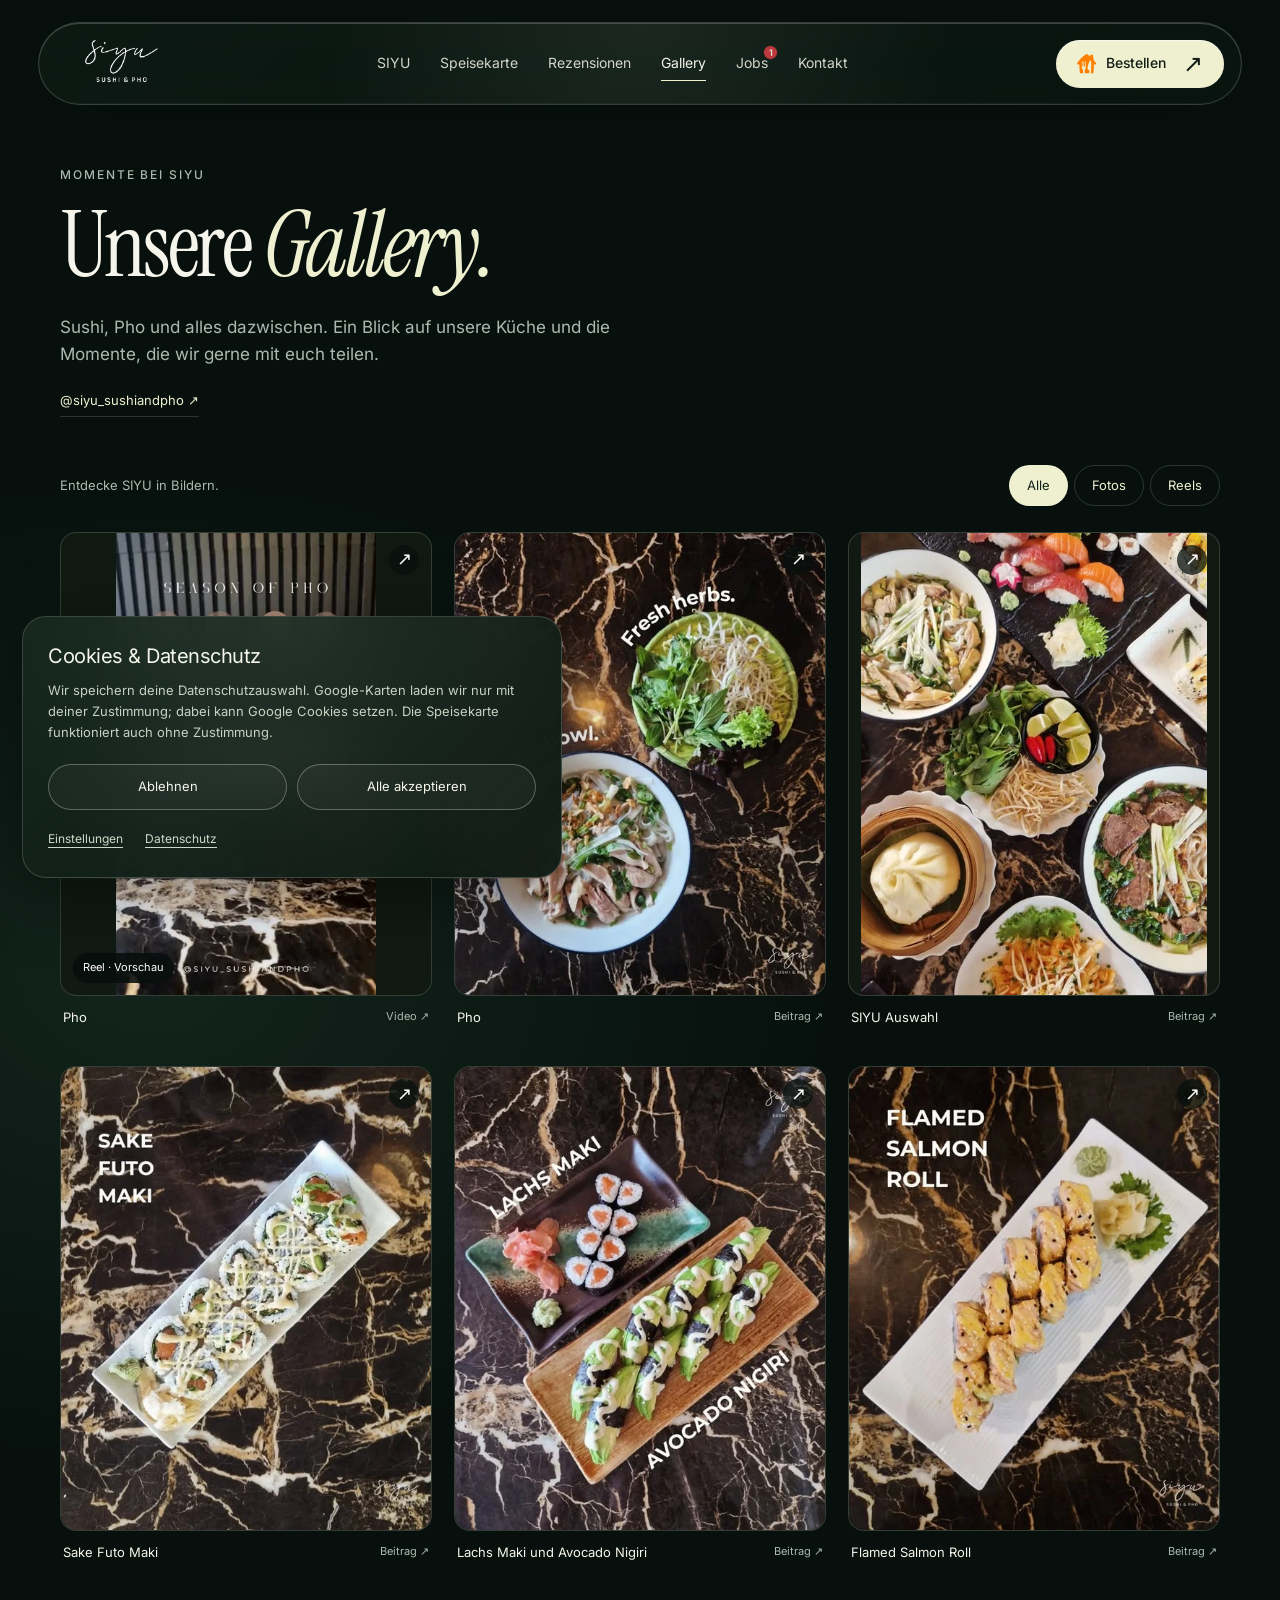
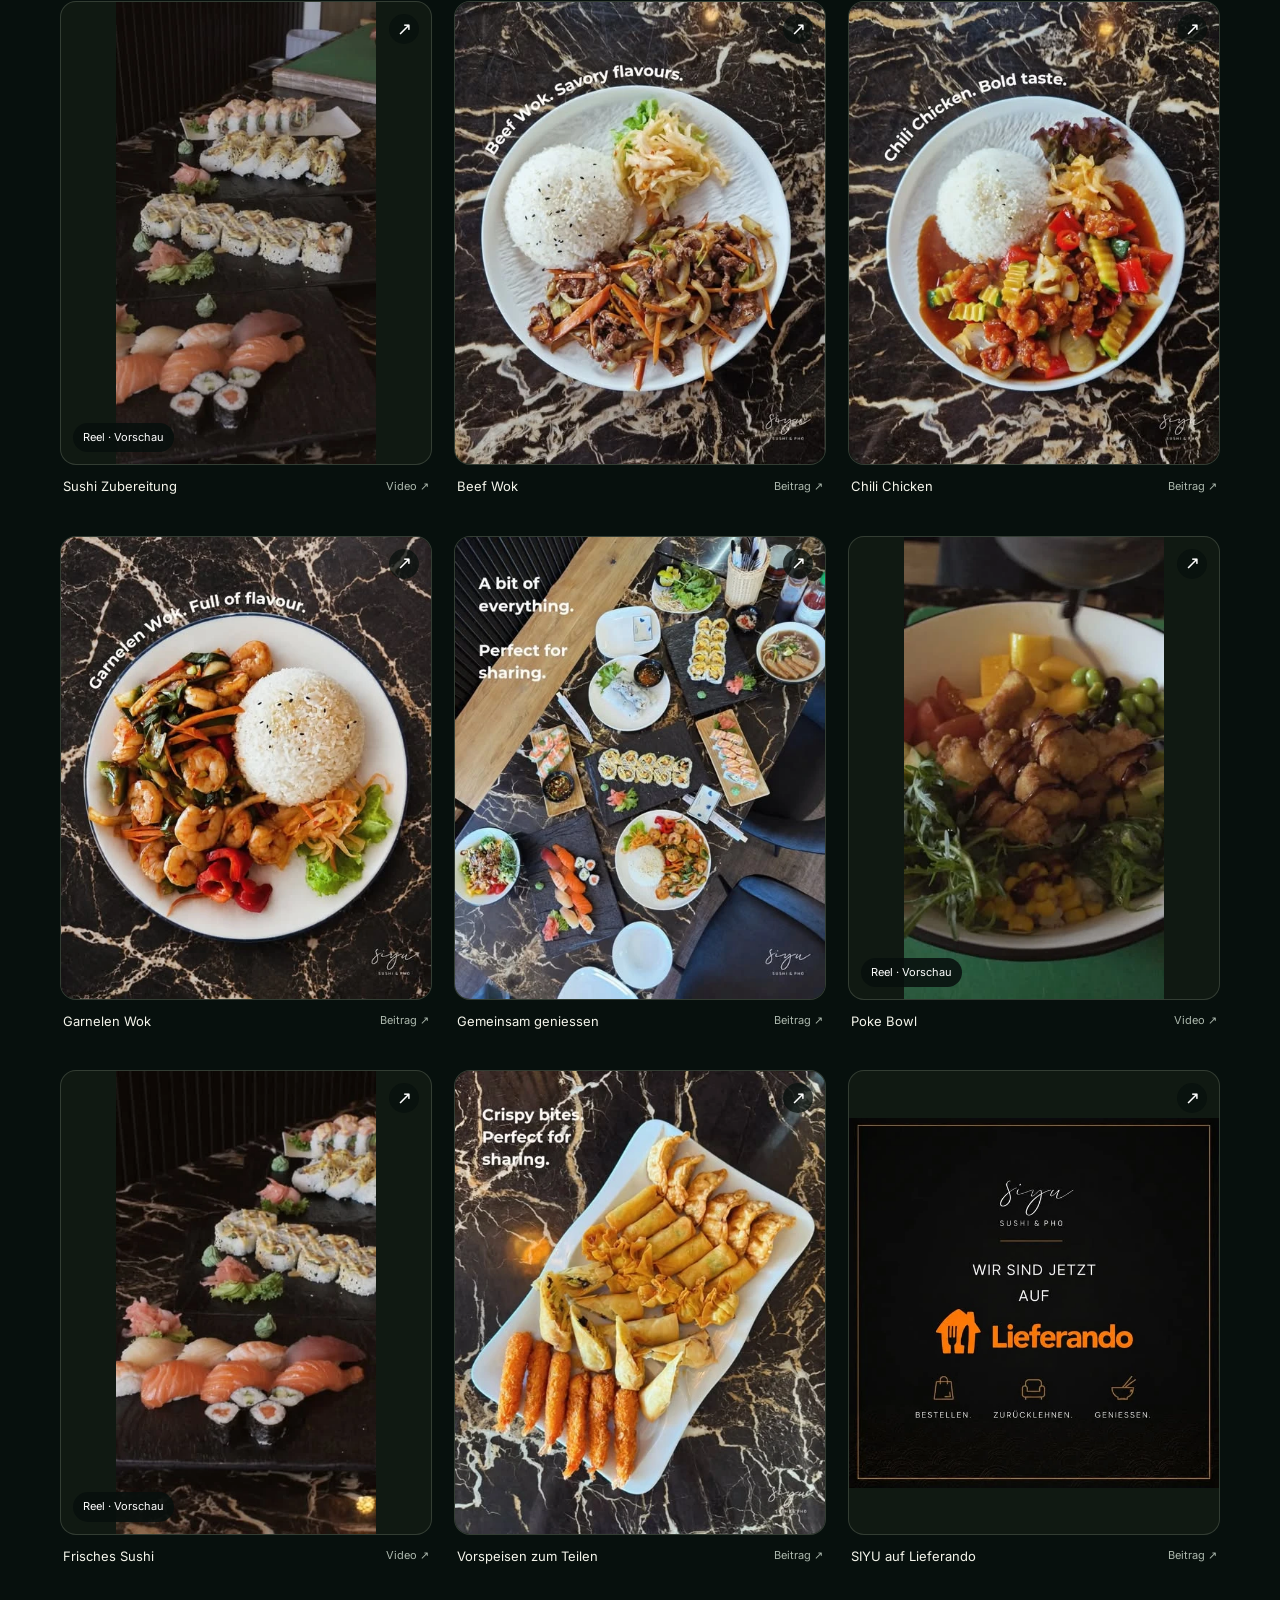
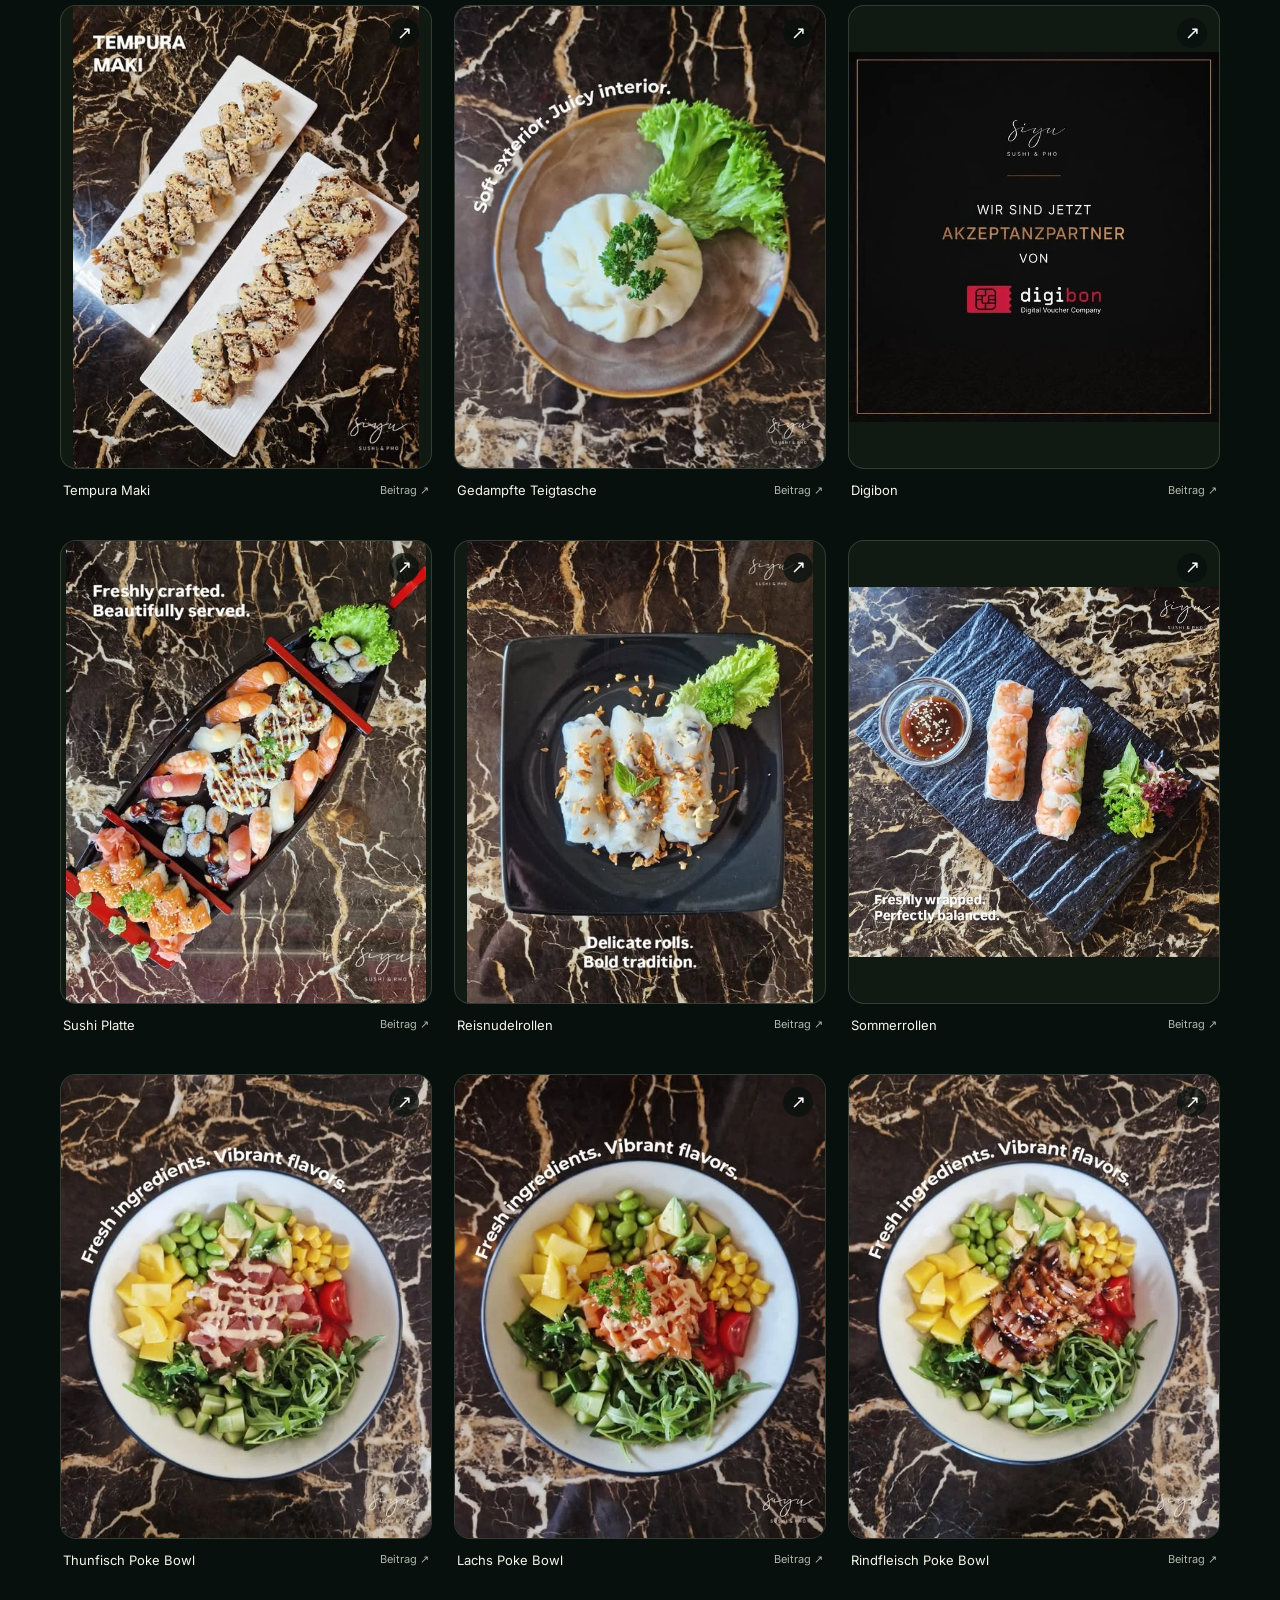
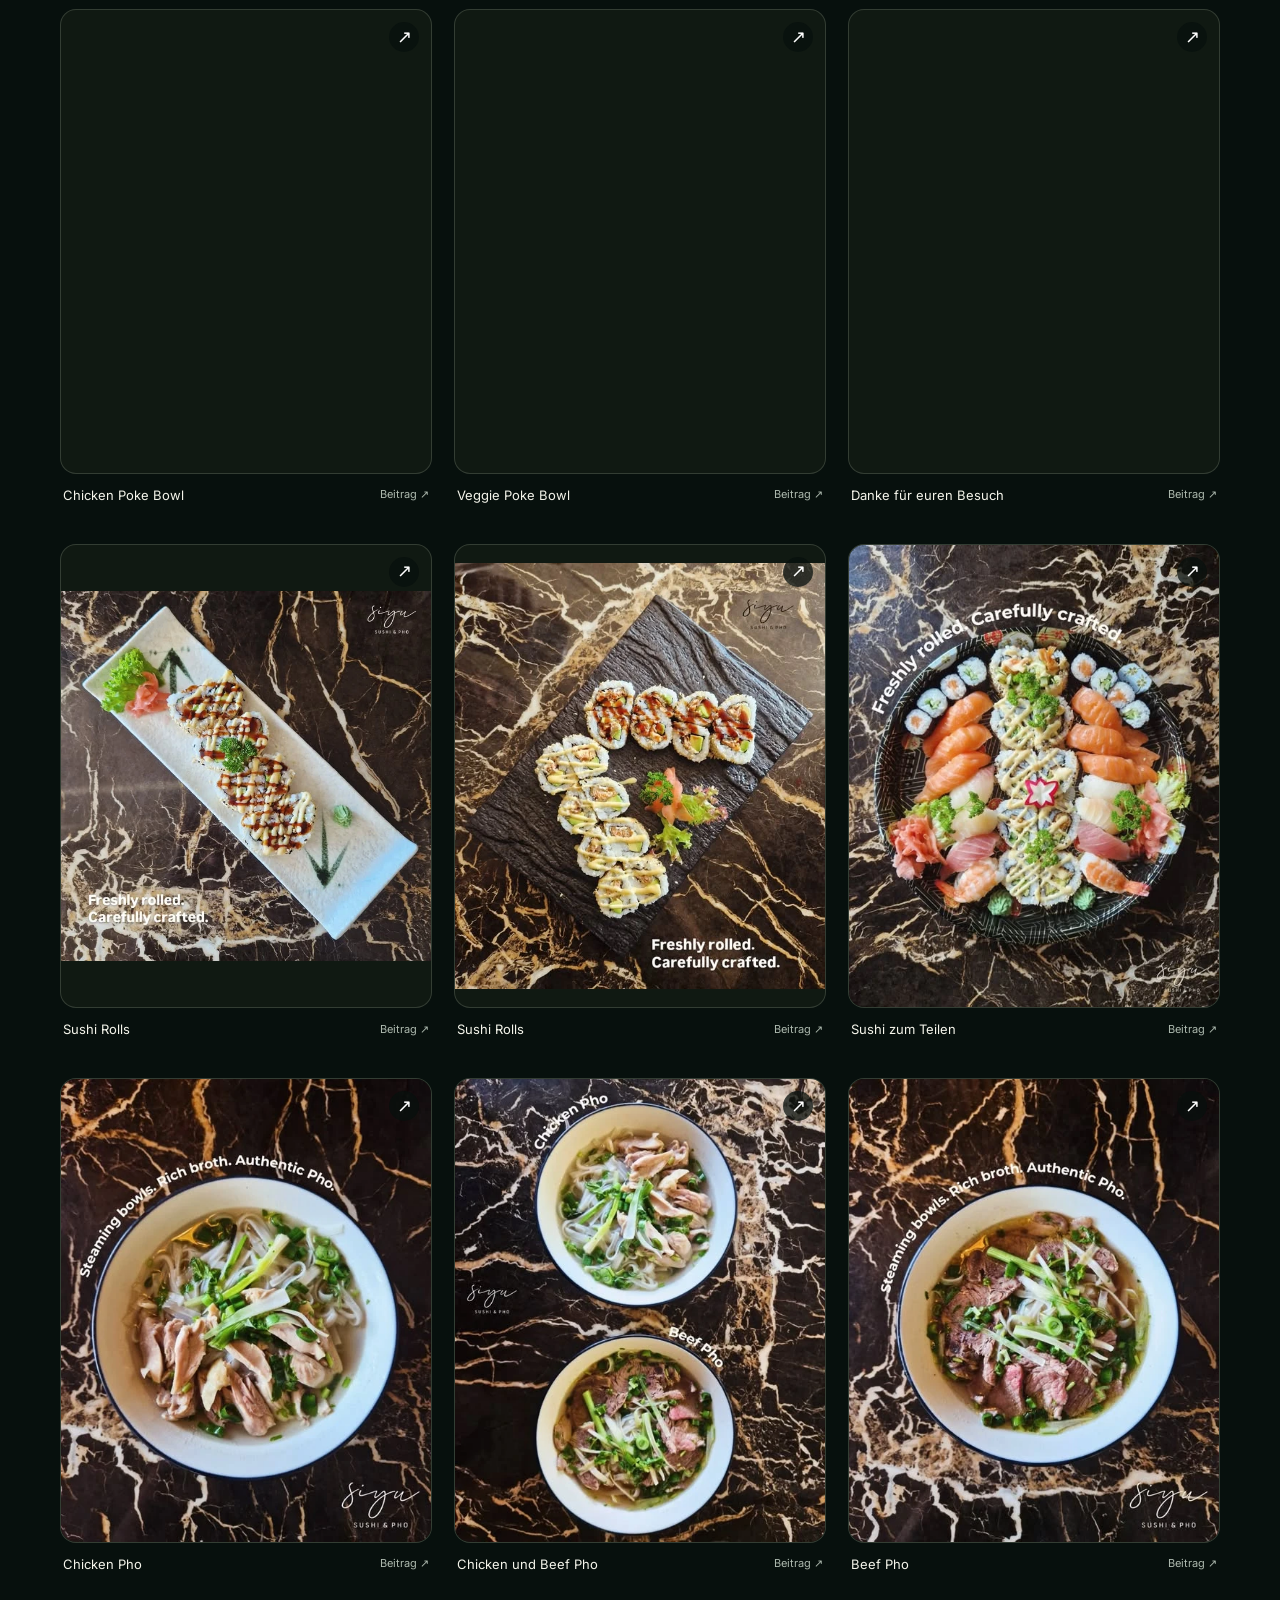
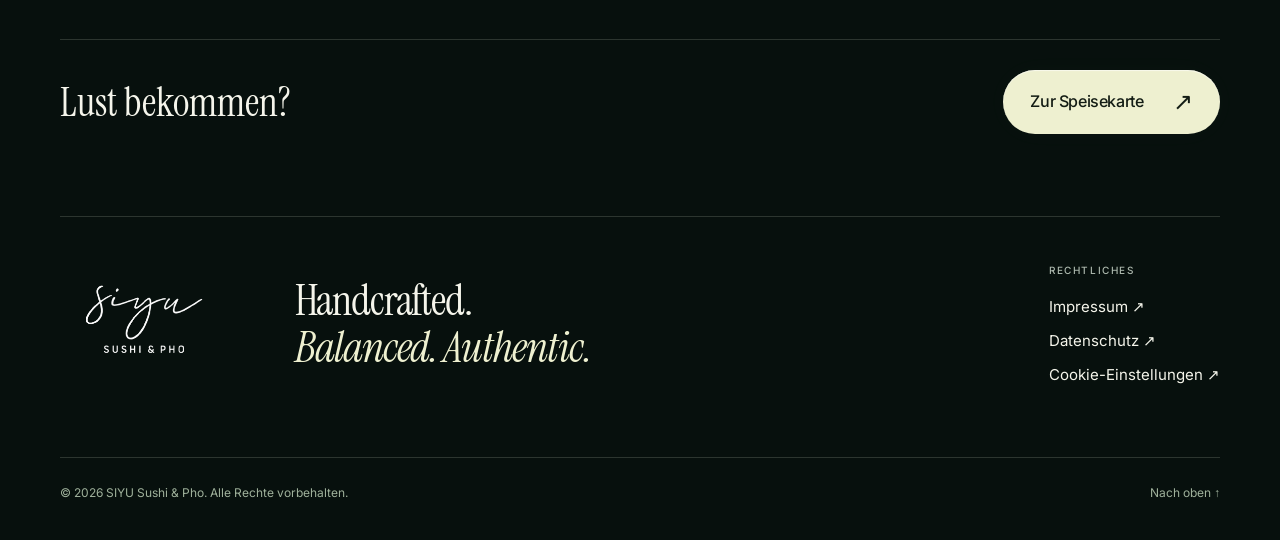
==== gallery.html @ 0ee45630 "SIYU Website importieren" ====
<!doctype html><html lang="de"><head><meta charset="utf-8"><meta name="viewport" content="width=device-width,initial-scale=1"><meta name="theme-color" content="#08120f"><meta name="description" content="Entdecke SIYU in Bildern: Sushi, Pho, Bowls und Momente aus unserem Restaurant in Höchst."><title>Gallery — SIYU Sushi & Pho</title><link rel="icon" href="assets/favicon.svg"><link rel="stylesheet" href="assets/fonts/fonts.css"><link rel="stylesheet" href="assets/jobs-base.css"><link rel="stylesheet" href="assets/jobs.css"><link rel="stylesheet" href="assets/job-notice.css"><link rel="stylesheet" href="assets/gallery.css"></head><body class="jobs-page" id="top"><a class="skip" href="#gallery-main">Zum Inhalt</a><header class="header glass"><a href="index.html#home" class="brand" aria-label="SIYU Startseite"><img src="assets/logo.png" alt="SIYU Sushi & Pho" width="640" height="400"></a><nav id="navigation" aria-label="Hauptnavigation"><a href="index.html#about">SIYU</a><a href="index.html#menu">Speisekarte</a><a href="index.html#reviews">Rezensionen</a><a href="gallery.html" aria-current="page">Gallery</a><a href="jobs.html" aria-label="Jobs – 1 offene Stelle"><span class="jobs-nav-label">Jobs<span class="jobs-nav-badge" aria-hidden="true">1</span></span></a><a href="index.html#contact">Kontakt</a></nav><div class="header-actions"><a class="button button-primary compact" href="https://www.lieferando.at/speisekarte/siyu-sushi-pho-6973" target="_blank" rel="noopener"><span class="order-label"><img class="lieferando-icon" src="assets/lieferando.svg" alt="" aria-hidden="true">Bestellen</span><span>↗</span></a><button id="nav-toggle" class="icon-button" aria-label="Menü öffnen" aria-controls="navigation" aria-expanded="false">☰</button></div></header><main id="gallery-main" class="gallery-main wrap"><section class="gallery-heading"><p class="eyebrow">MOMENTE BEI SIYU</p><h1>Unsere <em>Gallery.</em></h1><p>Sushi, Pho und alles dazwischen. Ein Blick auf unsere Küche und die Momente, die wir gerne mit euch teilen.</p><a class="gallery-instagram" href="https://www.instagram.com/siyu_sushiandpho/" target="_blank" rel="noopener">@siyu_sushiandpho ↗</a></section><div class="gallery-toolbar"><p>Entdecke SIYU in Bildern.</p><div role="group" aria-label="Gallery filtern"><button data-gallery-filter="all" aria-pressed="true">Alle</button><button data-gallery-filter="photo" aria-pressed="false">Fotos</button><button data-gallery-filter="reel" aria-pressed="false">Reels</button></div></div><section class="gallery-grid" aria-label="Bilder aus unserem Instagram"><article class="gallery-card" data-kind="reel"><button class="gallery-photo" data-gallery-id="Deep7rkBxEq" aria-label="Pho vergrössern"><img src="assets/gallery/Deep7rkBxEq.webp" width="361" height="640" alt="Pho bei SIYU" loading="lazy" decoding="async"><span class="gallery-zoom" aria-hidden="true">↗</span><span class="gallery-reel">Reel · Vorschau</span></button><div class="gallery-caption"><h2>Pho</h2><a href="https://www.instagram.com/siyu_sushiandpho/reel/Deep7rkBxEq/" target="_blank" rel="noopener" aria-label="Pho auf Instagram ansehen">Video ↗</a></div></article><article class="gallery-card" data-kind="photo"><button class="gallery-photo" data-gallery-id="DeFU2wYNOha" aria-label="Pho vergrössern"><img src="assets/gallery/DeFU2wYNOha.webp" width="512" height="640" alt="Pho bei SIYU" loading="lazy" decoding="async"><span class="gallery-zoom" aria-hidden="true">↗</span></button><div class="gallery-caption"><h2>Pho</h2><a href="https://www.instagram.com/siyu_sushiandpho/p/DeFU2wYNOha/" target="_blank" rel="noopener" aria-label="Pho auf Instagram ansehen">Beitrag ↗</a></div></article><article class="gallery-card" data-kind="photo"><button class="gallery-photo" data-gallery-id="Dd60TIUteFT" aria-label="SIYU Auswahl vergrössern"><img src="assets/gallery/Dd60TIUteFT.webp" width="480" height="640" alt="SIYU Auswahl bei SIYU" loading="lazy" decoding="async"><span class="gallery-zoom" aria-hidden="true">↗</span></button><div class="gallery-caption"><h2>SIYU Auswahl</h2><a href="https://www.instagram.com/siyu_sushiandpho/p/Dd60TIUteFT/" target="_blank" rel="noopener" aria-label="SIYU Auswahl auf Instagram ansehen">Beitrag ↗</a></div></article><article class="gallery-card" data-kind="photo"><button class="gallery-photo" data-gallery-id="DdbWVIfNVp4" aria-label="Sake Futo Maki vergrössern"><img src="assets/gallery/DdbWVIfNVp4.webp" width="512" height="640" alt="Sake Futo Maki bei SIYU" loading="lazy" decoding="async"><span class="gallery-zoom" aria-hidden="true">↗</span></button><div class="gallery-caption"><h2>Sake Futo Maki</h2><a href="https://www.instagram.com/siyu_sushiandpho/p/DdbWVIfNVp4/" target="_blank" rel="noopener" aria-label="Sake Futo Maki auf Instagram ansehen">Beitrag ↗</a></div></article><article class="gallery-card" data-kind="photo"><button class="gallery-photo" data-gallery-id="Dc3Q89KN2XJ" aria-label="Lachs Maki und Avocado Nigiri vergrössern"><img src="assets/gallery/Dc3Q89KN2XJ.webp" width="512" height="640" alt="Lachs Maki und Avocado Nigiri bei SIYU" loading="lazy" decoding="async"><span class="gallery-zoom" aria-hidden="true">↗</span></button><div class="gallery-caption"><h2>Lachs Maki und Avocado Nigiri</h2><a href="https://www.instagram.com/siyu_sushiandpho/p/Dc3Q89KN2XJ/" target="_blank" rel="noopener" aria-label="Lachs Maki und Avocado Nigiri auf Instagram ansehen">Beitrag ↗</a></div></article><article class="gallery-card" data-kind="photo"><button class="gallery-photo" data-gallery-id="Dc3HJbRtaPm" aria-label="Flamed Salmon Roll vergrössern"><img src="assets/gallery/Dc3HJbRtaPm.webp" width="512" height="640" alt="Flamed Salmon Roll bei SIYU" loading="lazy" decoding="async"><span class="gallery-zoom" aria-hidden="true">↗</span></button><div class="gallery-caption"><h2>Flamed Salmon Roll</h2><a href="https://www.instagram.com/siyu_sushiandpho/p/Dc3HJbRtaPm/" target="_blank" rel="noopener" aria-label="Flamed Salmon Roll auf Instagram ansehen">Beitrag ↗</a></div></article><article class="gallery-card" data-kind="reel"><button class="gallery-photo" data-gallery-id="Dcq5E7Bg9dn" aria-label="Sushi Zubereitung vergrössern"><img src="assets/gallery/Dcq5E7Bg9dn.webp" width="361" height="640" alt="Sushi Zubereitung bei SIYU" loading="lazy" decoding="async"><span class="gallery-zoom" aria-hidden="true">↗</span><span class="gallery-reel">Reel · Vorschau</span></button><div class="gallery-caption"><h2>Sushi Zubereitung</h2><a href="https://www.instagram.com/siyu_sushiandpho/reel/Dcq5E7Bg9dn/" target="_blank" rel="noopener" aria-label="Sushi Zubereitung auf Instagram ansehen">Video ↗</a></div></article><article class="gallery-card" data-kind="photo"><button class="gallery-photo" data-gallery-id="Dcd_V5DtJys" aria-label="Beef Wok vergrössern"><img src="assets/gallery/Dcd_V5DtJys.webp" width="512" height="640" alt="Beef Wok bei SIYU" loading="lazy" decoding="async"><span class="gallery-zoom" aria-hidden="true">↗</span></button><div class="gallery-caption"><h2>Beef Wok</h2><a href="https://www.instagram.com/siyu_sushiandpho/p/Dcd_V5DtJys/" target="_blank" rel="noopener" aria-label="Beef Wok auf Instagram ansehen">Beitrag ↗</a></div></article><article class="gallery-card" data-kind="photo"><button class="gallery-photo" data-gallery-id="DcV5ozSNovU" aria-label="Chili Chicken vergrössern"><img src="assets/gallery/DcV5ozSNovU.webp" width="512" height="640" alt="Chili Chicken bei SIYU" loading="lazy" decoding="async"><span class="gallery-zoom" aria-hidden="true">↗</span></button><div class="gallery-caption"><h2>Chili Chicken</h2><a href="https://www.instagram.com/siyu_sushiandpho/p/DcV5ozSNovU/" target="_blank" rel="noopener" aria-label="Chili Chicken auf Instagram ansehen">Beitrag ↗</a></div></article><article class="gallery-card" data-kind="photo"><button class="gallery-photo" data-gallery-id="DcMRcaCtZix" aria-label="Garnelen Wok vergrössern"><img src="assets/gallery/DcMRcaCtZix.webp" width="512" height="640" alt="Garnelen Wok bei SIYU" loading="lazy" decoding="async"><span class="gallery-zoom" aria-hidden="true">↗</span></button><div class="gallery-caption"><h2>Garnelen Wok</h2><a href="https://www.instagram.com/siyu_sushiandpho/p/DcMRcaCtZix/" target="_blank" rel="noopener" aria-label="Garnelen Wok auf Instagram ansehen">Beitrag ↗</a></div></article><article class="gallery-card" data-kind="photo"><button class="gallery-photo" data-gallery-id="Da-nrQ9NAVu" aria-label="Gemeinsam geniessen vergrössern"><img src="assets/gallery/Da-nrQ9NAVu.webp" width="512" height="640" alt="Gemeinsam geniessen bei SIYU" loading="lazy" decoding="async"><span class="gallery-zoom" aria-hidden="true">↗</span></button><div class="gallery-caption"><h2>Gemeinsam geniessen</h2><a href="https://www.instagram.com/siyu_sushiandpho/p/Da-nrQ9NAVu/" target="_blank" rel="noopener" aria-label="Gemeinsam geniessen auf Instagram ansehen">Beitrag ↗</a></div></article><article class="gallery-card" data-kind="reel"><button class="gallery-photo" data-gallery-id="Da998cUA2aF" aria-label="Poke Bowl vergrössern"><img src="assets/gallery/Da998cUA2aF.webp" width="361" height="640" alt="Poke Bowl bei SIYU" loading="lazy" decoding="async"><span class="gallery-zoom" aria-hidden="true">↗</span><span class="gallery-reel">Reel · Vorschau</span></button><div class="gallery-caption"><h2>Poke Bowl</h2><a href="https://www.instagram.com/siyu_sushiandpho/reel/Da998cUA2aF/" target="_blank" rel="noopener" aria-label="Poke Bowl auf Instagram ansehen">Video ↗</a></div></article><article class="gallery-card" data-kind="reel"><button class="gallery-photo" data-gallery-id="Da7T6HdA7AJ" aria-label="Frisches Sushi vergrössern"><img src="assets/gallery/Da7T6HdA7AJ.webp" width="361" height="640" alt="Frisches Sushi bei SIYU" loading="lazy" decoding="async"><span class="gallery-zoom" aria-hidden="true">↗</span><span class="gallery-reel">Reel · Vorschau</span></button><div class="gallery-caption"><h2>Frisches Sushi</h2><a href="https://www.instagram.com/siyu_sushiandpho/reel/Da7T6HdA7AJ/" target="_blank" rel="noopener" aria-label="Frisches Sushi auf Instagram ansehen">Video ↗</a></div></article><article class="gallery-card" data-kind="photo"><button class="gallery-photo" data-gallery-id="DZqZLYhtEUH" aria-label="Vorspeisen zum Teilen vergrössern"><img src="assets/gallery/DZqZLYhtEUH.webp" width="512" height="640" alt="Vorspeisen zum Teilen bei SIYU" loading="lazy" decoding="async"><span class="gallery-zoom" aria-hidden="true">↗</span></button><div class="gallery-caption"><h2>Vorspeisen zum Teilen</h2><a href="https://www.instagram.com/siyu_sushiandpho/p/DZqZLYhtEUH/" target="_blank" rel="noopener" aria-label="Vorspeisen zum Teilen auf Instagram ansehen">Beitrag ↗</a></div></article><article class="gallery-card" data-kind="photo"><button class="gallery-photo" data-gallery-id="DZhk53YNJFI" aria-label="SIYU auf Lieferando vergrössern"><img src="assets/gallery/DZhk53YNJFI.webp" width="640" height="640" alt="SIYU auf Lieferando bei SIYU" loading="lazy" decoding="async"><span class="gallery-zoom" aria-hidden="true">↗</span></button><div class="gallery-caption"><h2>SIYU auf Lieferando</h2><a href="https://www.instagram.com/siyu_sushiandpho/p/DZhk53YNJFI/" target="_blank" rel="noopener" aria-label="SIYU auf Lieferando auf Instagram ansehen">Beitrag ↗</a></div></article><article class="gallery-card" data-kind="photo"><button class="gallery-photo" data-gallery-id="DZRqBPTtESp" aria-label="Tempura Maki vergrössern"><img src="assets/gallery/DZRqBPTtESp.webp" width="480" height="640" alt="Tempura Maki bei SIYU" loading="lazy" decoding="async"><span class="gallery-zoom" aria-hidden="true">↗</span></button><div class="gallery-caption"><h2>Tempura Maki</h2><a href="https://www.instagram.com/siyu_sushiandpho/p/DZRqBPTtESp/" target="_blank" rel="noopener" aria-label="Tempura Maki auf Instagram ansehen">Beitrag ↗</a></div></article><article class="gallery-card" data-kind="photo"><button class="gallery-photo" data-gallery-id="DZPG_WvNgI8" aria-label="Gedampfte Teigtasche vergrössern"><img src="assets/gallery/DZPG_WvNgI8.webp" width="512" height="640" alt="Gedampfte Teigtasche bei SIYU" loading="lazy" decoding="async"><span class="gallery-zoom" aria-hidden="true">↗</span></button><div class="gallery-caption"><h2>Gedampfte Teigtasche</h2><a href="https://www.instagram.com/siyu_sushiandpho/p/DZPG_WvNgI8/" target="_blank" rel="noopener" aria-label="Gedampfte Teigtasche auf Instagram ansehen">Beitrag ↗</a></div></article><article class="gallery-card" data-kind="photo"><button class="gallery-photo" data-gallery-id="DZEqZ6yNOer" aria-label="Digibon vergrössern"><img src="assets/gallery/DZEqZ6yNOer.webp" width="640" height="640" alt="Digibon bei SIYU" loading="lazy" decoding="async"><span class="gallery-zoom" aria-hidden="true">↗</span></button><div class="gallery-caption"><h2>Digibon</h2><a href="https://www.instagram.com/siyu_sushiandpho/p/DZEqZ6yNOer/" target="_blank" rel="noopener" aria-label="Digibon auf Instagram ansehen">Beitrag ↗</a></div></article><article class="gallery-card" data-kind="photo"><button class="gallery-photo" data-gallery-id="DZA7s9utbkr" aria-label="Sushi Platte vergrössern"><img src="assets/gallery/DZA7s9utbkr.webp" width="499" height="640" alt="Sushi Platte bei SIYU" loading="lazy" decoding="async"><span class="gallery-zoom" aria-hidden="true">↗</span></button><div class="gallery-caption"><h2>Sushi Platte</h2><a href="https://www.instagram.com/siyu_sushiandpho/p/DZA7s9utbkr/" target="_blank" rel="noopener" aria-label="Sushi Platte auf Instagram ansehen">Beitrag ↗</a></div></article><article class="gallery-card" data-kind="photo"><button class="gallery-photo" data-gallery-id="DYnKBVZt-cv" aria-label="Reisnudelrollen vergrössern"><img src="assets/gallery/DYnKBVZt-cv.webp" width="480" height="640" alt="Reisnudelrollen bei SIYU" loading="lazy" decoding="async"><span class="gallery-zoom" aria-hidden="true">↗</span></button><div class="gallery-caption"><h2>Reisnudelrollen</h2><a href="https://www.instagram.com/siyu_sushiandpho/p/DYnKBVZt-cv/" target="_blank" rel="noopener" aria-label="Reisnudelrollen auf Instagram ansehen">Beitrag ↗</a></div></article><article class="gallery-card" data-kind="photo"><button class="gallery-photo" data-gallery-id="DYS48CHNLe0" aria-label="Sommerrollen vergrössern"><img src="assets/gallery/DYS48CHNLe0.webp" width="640" height="640" alt="Sommerrollen bei SIYU" loading="lazy" decoding="async"><span class="gallery-zoom" aria-hidden="true">↗</span></button><div class="gallery-caption"><h2>Sommerrollen</h2><a href="https://www.instagram.com/siyu_sushiandpho/p/DYS48CHNLe0/" target="_blank" rel="noopener" aria-label="Sommerrollen auf Instagram ansehen">Beitrag ↗</a></div></article><article class="gallery-card" data-kind="photo"><button class="gallery-photo" data-gallery-id="DYZoju7N83G" aria-label="Thunfisch Poke Bowl vergrössern"><img src="assets/gallery/DYZoju7N83G.webp" width="512" height="640" alt="Thunfisch Poke Bowl bei SIYU" loading="lazy" decoding="async"><span class="gallery-zoom" aria-hidden="true">↗</span></button><div class="gallery-caption"><h2>Thunfisch Poke Bowl</h2><a href="https://www.instagram.com/siyu_sushiandpho/p/DYZoju7N83G/" target="_blank" rel="noopener" aria-label="Thunfisch Poke Bowl auf Instagram ansehen">Beitrag ↗</a></div></article><article class="gallery-card" data-kind="photo"><button class="gallery-photo" data-gallery-id="DYZofUkN6gJ" aria-label="Lachs Poke Bowl vergrössern"><img src="assets/gallery/DYZofUkN6gJ.webp" width="512" height="640" alt="Lachs Poke Bowl bei SIYU" loading="lazy" decoding="async"><span class="gallery-zoom" aria-hidden="true">↗</span></button><div class="gallery-caption"><h2>Lachs Poke Bowl</h2><a href="https://www.instagram.com/siyu_sushiandpho/p/DYZofUkN6gJ/" target="_blank" rel="noopener" aria-label="Lachs Poke Bowl auf Instagram ansehen">Beitrag ↗</a></div></article><article class="gallery-card" data-kind="photo"><button class="gallery-photo" data-gallery-id="DYZoaIht1sh" aria-label="Rindfleisch Poke Bowl vergrössern"><img src="assets/gallery/DYZoaIht1sh.webp" width="512" height="640" alt="Rindfleisch Poke Bowl bei SIYU" loading="lazy" decoding="async"><span class="gallery-zoom" aria-hidden="true">↗</span></button><div class="gallery-caption"><h2>Rindfleisch Poke Bowl</h2><a href="https://www.instagram.com/siyu_sushiandpho/p/DYZoaIht1sh/" target="_blank" rel="noopener" aria-label="Rindfleisch Poke Bowl auf Instagram ansehen">Beitrag ↗</a></div></article><article class="gallery-card" data-kind="photo"><button class="gallery-photo" data-gallery-id="DYZoTuaNtxG" aria-label="Chicken Poke Bowl vergrössern"><img src="assets/gallery/DYZoTuaNtxG.webp" width="512" height="640" alt="Chicken Poke Bowl bei SIYU" loading="lazy" decoding="async"><span class="gallery-zoom" aria-hidden="true">↗</span></button><div class="gallery-caption"><h2>Chicken Poke Bowl</h2><a href="https://www.instagram.com/siyu_sushiandpho/p/DYZoTuaNtxG/" target="_blank" rel="noopener" aria-label="Chicken Poke Bowl auf Instagram ansehen">Beitrag ↗</a></div></article><article class="gallery-card" data-kind="photo"><button class="gallery-photo" data-gallery-id="DYZoKUoNMMm" aria-label="Veggie Poke Bowl vergrössern"><img src="assets/gallery/DYZoKUoNMMm.webp" width="512" height="640" alt="Veggie Poke Bowl bei SIYU" loading="lazy" decoding="async"><span class="gallery-zoom" aria-hidden="true">↗</span></button><div class="gallery-caption"><h2>Veggie Poke Bowl</h2><a href="https://www.instagram.com/siyu_sushiandpho/p/DYZoKUoNMMm/" target="_blank" rel="noopener" aria-label="Veggie Poke Bowl auf Instagram ansehen">Beitrag ↗</a></div></article><article class="gallery-card" data-kind="photo"><button class="gallery-photo" data-gallery-id="DYZjmr2NqR4" aria-label="Danke für euren Besuch vergrössern"><img src="assets/gallery/DYZjmr2NqR4.webp" width="640" height="640" alt="Danke für euren Besuch bei SIYU" loading="lazy" decoding="async"><span class="gallery-zoom" aria-hidden="true">↗</span></button><div class="gallery-caption"><h2>Danke für euren Besuch</h2><a href="https://www.instagram.com/siyu_sushiandpho/p/DYZjmr2NqR4/" target="_blank" rel="noopener" aria-label="Danke für euren Besuch auf Instagram ansehen">Beitrag ↗</a></div></article><article class="gallery-card" data-kind="photo"><button class="gallery-photo" data-gallery-id="DYQSl8uN8Fy" aria-label="Sushi Rolls vergrössern"><img src="assets/gallery/DYQSl8uN8Fy.webp" width="640" height="640" alt="Sushi Rolls bei SIYU" loading="lazy" decoding="async"><span class="gallery-zoom" aria-hidden="true">↗</span></button><div class="gallery-caption"><h2>Sushi Rolls</h2><a href="https://www.instagram.com/siyu_sushiandpho/p/DYQSl8uN8Fy/" target="_blank" rel="noopener" aria-label="Sushi Rolls auf Instagram ansehen">Beitrag ↗</a></div></article><article class="gallery-card" data-kind="photo"><button class="gallery-photo" data-gallery-id="DYQQHcotWG-" aria-label="Sushi Rolls vergrössern"><img src="assets/gallery/DYQQHcotWG-.webp" width="556" height="640" alt="Sushi Rolls bei SIYU" loading="lazy" decoding="async"><span class="gallery-zoom" aria-hidden="true">↗</span></button><div class="gallery-caption"><h2>Sushi Rolls</h2><a href="https://www.instagram.com/siyu_sushiandpho/p/DYQQHcotWG-/" target="_blank" rel="noopener" aria-label="Sushi Rolls auf Instagram ansehen">Beitrag ↗</a></div></article><article class="gallery-card" data-kind="photo"><button class="gallery-photo" data-gallery-id="DYQRqevNhp9" aria-label="Sushi zum Teilen vergrössern"><img src="assets/gallery/DYQRqevNhp9.webp" width="512" height="640" alt="Sushi zum Teilen bei SIYU" loading="lazy" decoding="async"><span class="gallery-zoom" aria-hidden="true">↗</span></button><div class="gallery-caption"><h2>Sushi zum Teilen</h2><a href="https://www.instagram.com/siyu_sushiandpho/p/DYQRqevNhp9/" target="_blank" rel="noopener" aria-label="Sushi zum Teilen auf Instagram ansehen">Beitrag ↗</a></div></article><article class="gallery-card" data-kind="photo"><button class="gallery-photo" data-gallery-id="DYNJwpvDcLN" aria-label="Chicken Pho vergrössern"><img src="assets/gallery/DYNJwpvDcLN.webp" width="512" height="640" alt="Chicken Pho bei SIYU" loading="lazy" decoding="async"><span class="gallery-zoom" aria-hidden="true">↗</span></button><div class="gallery-caption"><h2>Chicken Pho</h2><a href="https://www.instagram.com/siyu_sushiandpho/p/DYNJwpvDcLN/" target="_blank" rel="noopener" aria-label="Chicken Pho auf Instagram ansehen">Beitrag ↗</a></div></article><article class="gallery-card" data-kind="photo"><button class="gallery-photo" data-gallery-id="DYNJogVDRf8" aria-label="Chicken und Beef Pho vergrössern"><img src="assets/gallery/DYNJogVDRf8.webp" width="512" height="640" alt="Chicken und Beef Pho bei SIYU" loading="lazy" decoding="async"><span class="gallery-zoom" aria-hidden="true">↗</span></button><div class="gallery-caption"><h2>Chicken und Beef Pho</h2><a href="https://www.instagram.com/siyu_sushiandpho/p/DYNJogVDRf8/" target="_blank" rel="noopener" aria-label="Chicken und Beef Pho auf Instagram ansehen">Beitrag ↗</a></div></article><article class="gallery-card" data-kind="photo"><button class="gallery-photo" data-gallery-id="DYNJhbmDdfO" aria-label="Beef Pho vergrössern"><img src="assets/gallery/DYNJhbmDdfO.webp" width="512" height="640" alt="Beef Pho bei SIYU" loading="lazy" decoding="async"><span class="gallery-zoom" aria-hidden="true">↗</span></button><div class="gallery-caption"><h2>Beef Pho</h2><a href="https://www.instagram.com/siyu_sushiandpho/p/DYNJhbmDdfO/" target="_blank" rel="noopener" aria-label="Beef Pho auf Instagram ansehen">Beitrag ↗</a></div></article></section><div class="gallery-bottom"><p>Lust bekommen?</p><a class="button button-primary" href="index.html#menu">Zur Speisekarte <span>↗</span></a></div></main><dialog id="gallery-dialog" class="gallery-dialog glass" aria-labelledby="gallery-dialog-title"><button class="dialog-close" data-close aria-label="Bild schliessen">×</button><img id="gallery-dialog-image" alt=""><div class="gallery-dialog-caption"><h2 id="gallery-dialog-title"></h2><a id="gallery-dialog-link" target="_blank" rel="noopener">Auf Instagram ansehen ↗</a></div><div class="gallery-dialog-controls"><button id="gallery-prev" aria-label="Vorheriges Bild">←</button><span id="gallery-position" aria-live="polite"></span><button id="gallery-next" aria-label="Nächstes Bild">→</button></div></dialog><footer class="wrap"><div class="footer-top"><img src="assets/logo.png" alt="SIYU Logo" width="640" height="400"><p>Handcrafted.<br><em>Balanced. Authentic.</em></p><div><span class="eyebrow">RECHTLICHES</span><button data-legal="impressum">Impressum ↗</button><button data-legal="datenschutz">Datenschutz ↗</button><button data-consent-settings>Cookie-Einstellungen ↗</button></div></div><div class="footer-bottom"><p>© 2026 SIYU Sushi & Pho. Alle Rechte vorbehalten.</p><a href="#top">Nach oben ↑</a></div></footer><dialog id="impressum" class="legal-dialog glass"><button class="dialog-close" data-close aria-label="Impressum schliessen">×</button><main><h1>Impressum</h1><div><section><h2>Betreiber</h2><p>SIYU Sushi &amp; Pho<br>Hauptstraße 29<br>6973 Höchst<br>Österreich</p></section><section><h2>Kontaktinformationen</h2><p>Telefon: <a href="tel:+43557872886">+43 5578 72886</a><br><br>Email: <a href="mailto:hello@siyu-restaurant.com">hello@siyu-restaurant.com</a></p></section><section><h2>Verantwortlich für den Inhalt</h2><p>SIYU Sushi &amp; Pho<br>Geschäftsführer: Thi-Oanh Hoang</p></section><section><h2>Haftungsausschluss</h2><p>Die Inhalte dieser Website werden mit größtmöglicher Sorgfalt erstellt. Für die Richtigkeit, Vollständigkeit und Aktualität der Inhalte können wir jedoch keine Gewähr übernehmen. Als Diensteanbieter sind wir für eigene Inhalte auf diesen Seiten verantwortlich.</p></section><section><h2>Haftung für Links</h2><p>Unsere Website enthält Links zu externen Websites. Für den Inhalt dieser externen Seiten sind wir nicht verantwortlich. Der Betreiber der verlinkten Seite ist allein verantwortlich für deren Inhalte.</p></section></div></main></dialog><dialog id="datenschutz" class="legal-dialog glass"><button class="dialog-close" data-close aria-label="Datenschutz schliessen">×</button><main><h1>Datenschutzerklärung</h1><div><section><h2>1. Datenschutz auf einen Blick</h2><p>Die Betreiber dieser Seiten nehmen den Schutz Ihrer persönlichen Daten sehr ernst. Wir behandeln Ihre personenbezogenen Daten vertraulich und entsprechend der gesetzlichen Datenschutzvorschriften sowie dieser Datenschutzerklärung.</p></section><section><h2>2. Allgemeine Hinweise</h2><p>Die folgenden Hinweise geben einen einfachen Überblick darüber, was mit Ihren personenbezogenen Daten geschieht, wenn Sie diese Website besuchen. Personenbezogene Daten sind alle Daten, mit denen Sie persönlich identifiziert werden können.</p></section><section><h2>3. Datenerfassung auf dieser Website</h2><h3>Wer ist verantwortlich für die Datenerfassung?</h3><p>Die Datenverarbeitung auf dieser Website erfolgt durch den Websitebetreiber. Dessen Kontaktdaten können Sie dem Impressum dieser Website entnehmen.</p><h3>Wie erfassen wir Ihre Daten?</h3><p>Ihre Daten werden zum einen dadurch erhoben, dass Sie uns diese mitteilen. Hierbei kann es sich z. B. um Daten handeln, die Sie in ein Kontaktformular eingeben.</p><h3>Wofür nutzen wir Ihre Daten?</h3><p>Ein Teil der Daten wird erhoben, um eine fehlerfreie Bereitstellung der Website zu gewährleisten. Andere Daten können zur Analyse Ihres Nutzerverhaltens verwendet werden.</p></section><section><h2>4. Ihre Rechte</h2><p>Sie haben das Recht, jederzeit Auskunft über die bezüglich Ihrer Person gespeicherten Daten zu erhalten. Sie haben außerdem das Recht, die Berichtigung, Sperrung oder Löschung dieser Daten zu verlangen.</p></section><section><h2>5. Kontakt</h2><p>Sollten Sie Fragen zum Datenschutz haben, kontaktieren Sie uns bitte unter:<br>SIYU Sushi &amp; Pho<br>Hauptstraße 29<br>6973 Höchst<br>Email: <a href="mailto:hello@siyu-restaurant.com">hello@siyu-restaurant.com</a><br>Telefon: <a href="tel:+43557872886">+43 5578 72886</a></p></section><section><h2>6. Externe Karten und Datenschutzeinstellungen</h2><p>Google Maps wird nur nach Ihrer Zustimmung zu externen Medien geladen. Dabei werden Verbindungsdaten wie die IP-Adresse an Google übermittelt; Google kann Cookies oder ähnliche Speichertechniken einsetzen. Ohne Zustimmung können Sie die Website und die Speisekarte weiterhin nutzen. Links zu Google, Instagram und Lieferando führen beim Anklicken zu den jeweiligen externen Anbietern.</p><p>Ihre Zustimmung oder Ablehnung wird für 180 Tage im lokalen Speicher Ihres Browsers (Local Storage) unter „siyu-privacy-v1“ gespeichert. Sie können Ihre Auswahl jederzeit über „Cookie-Einstellungen“ im Seitenfuss ändern oder widerrufen. Bei einem Widerruf werden die eingebetteten Karten entfernt und nicht erneut geladen. Bereits vom Anbieter gesetzte Cookies können Sie in Ihrem Browser löschen.</p><p>Schriftarten, Speisenbilder und das Hintergrundvideo werden von dieser Website bereitgestellt. Die Website bindet keine Analyse- oder Werbetracker ein.</p></section><section><h2>7. Bewerbungen</h2><p>Wenn du dich über unser Jobs-Formular bewirbst, werden deine Kontaktdaten, Angaben zur Bewerbung und ausgewählten PDF-Dateien über FormSubmit an hello@siyu-restaurant.com übermittelt. Der Dienst wird erst beim Absenden aufgerufen. FormSubmit hält Formularinhalte laut eigener Dokumentation für 30 Tage vor; hochgeladene Dateien sind nicht über dessen Archiv abrufbar. Auf der Versandseite kann eine Sicherheitsabfrage von Google reCAPTCHA erscheinen. Alternativ kannst du deine Bewerbung direkt per E-Mail senden. Bei Fragen zu deinen Bewerbungsdaten oder einem Löschwunsch erreichst du SIYU unter hello@siyu-restaurant.com. Weitere Informationen: <a href="https://formsubmit.co/privacy.pdf" target="_blank" rel="noopener">Datenschutzhinweise von FormSubmit</a>.</p></section></div></main></dialog><aside id="consent-banner" class="consent-banner glass" role="region" aria-labelledby="consent-title" hidden><h2 id="consent-title">Cookies &amp; Datenschutz</h2><p>Wir speichern deine Datenschutzauswahl. Google-Karten laden wir nur mit deiner Zustimmung; dabei kann Google Cookies setzen. Die Speisekarte funktioniert auch ohne Zustimmung.</p><div class="consent-actions"><button data-consent-reject>Ablehnen</button><button data-consent-accept>Alle akzeptieren</button></div><div class="consent-links"><button data-consent-settings>Einstellungen</button><button data-legal="datenschutz">Datenschutz</button></div></aside><dialog id="consent-dialog" class="consent-dialog glass" aria-labelledby="consent-settings-title"><button class="dialog-close" data-close aria-label="Datenschutzeinstellungen schliessen">×</button><h2 id="consent-settings-title">Deine Einstellungen.</h2><p>Du entscheidest, welche externen Inhalte geladen werden. Deine Auswahl kannst du jederzeit im Seitenfuss ändern.</p><div class="consent-option"><div><strong>Technisch notwendig</strong><p>Speichert deine Zustimmung oder Ablehnung für 180 Tage im Browser.</p></div><span>Immer aktiv</span></div><label class="consent-option" for="consent-media"><div><strong>Externe Medien · Google Maps</strong><p>Erlaubt die eingebetteten Karten. Google erhält Verbindungsdaten und kann Cookies setzen.</p></div><input type="checkbox" id="consent-media"></label><button id="consent-save" class="button button-primary consent-save">Auswahl speichern</button><div class="consent-actions"><button data-consent-reject>Alles ablehnen</button><button data-consent-accept>Alles akzeptieren</button></div></dialog><script>(()=>{'use strict';
const key='siyu-privacy-v1',ttl=180*24*60*60*1000;
let state={essential:true,externalMedia:false},hasChoice=false;
try{const saved=JSON.parse(localStorage.getItem(key));if(saved&&saved.version===1&&typeof saved.externalMedia==='boolean'&&Number.isFinite(saved.updatedAt)&&saved.updatedAt<=Date.now()&&Date.now()-saved.updatedAt<ttl){state.externalMedia=saved.externalMedia;hasChoice=true}}catch(_){}
const banner=document.querySelector('#consent-banner'),dialog=document.querySelector('#consent-dialog'),toggle=document.querySelector('#consent-media');
function updateFrames(){document.querySelectorAll('iframe[data-consent-src]').forEach(f=>{const enabled=state.externalMedia;f.hidden=!enabled;const placeholder=document.querySelector('[data-map-placeholder="'+f.id+'"]');if(placeholder)placeholder.hidden=enabled;if(!enabled){f.removeAttribute('src')}else if(f.id!=='google-frame'||document.querySelector('#google-dialog').open){if(!f.getAttribute('src'))f.setAttribute('src',f.dataset.consentSrc)}})}
function choose(externalMedia){state.externalMedia=Boolean(externalMedia);hasChoice=true;try{localStorage.setItem(key,JSON.stringify({version:1,essential:true,externalMedia:state.externalMedia,updatedAt:Date.now()}))}catch(_){}banner.hidden=true;updateFrames();if(dialog.open)dialog.close()}
function settings(){toggle.checked=state.externalMedia;if(!dialog.open)dialog.showModal()}
function activateMap(id){const f=document.getElementById(id);if(state.externalMedia&&f&&!f.getAttribute('src'))f.setAttribute('src',f.dataset.consentSrc);updateFrames()}
document.querySelectorAll('[data-consent-accept]').forEach(b=>b.addEventListener('click',()=>choose(true)));
document.querySelectorAll('[data-consent-reject]').forEach(b=>b.addEventListener('click',()=>choose(false)));
document.querySelectorAll('[data-consent-settings]').forEach(b=>b.addEventListener('click',settings));
document.querySelector('#consent-save').addEventListener('click',()=>choose(toggle.checked));
window.SiyuConsent={settings,activateMap,getState:()=>({...state})};
banner.hidden=hasChoice;updateFrames();
})();
</script><script type="module" src="assets/jobs-form.mjs"></script><script src="assets/gallery.js" defer></script></body></html>
---- assets/fonts/fonts.css ----
@font-face {
  font-family: 'Instrument Serif';
  font-style: italic;
  font-weight: 400;
  font-display: swap;
  src: url(instrument-serif-italic.woff) format('woff');
}
@font-face {
  font-family: 'Instrument Serif';
  font-style: normal;
  font-weight: 400;
  font-display: swap;
  src: url(instrument-serif.woff) format('woff');
}
@font-face {
  font-family: 'Inter';
  font-style: normal;
  font-weight: 400;
  font-display: swap;
  src: url(inter-400.woff) format('woff');
}
@font-face {
  font-family: 'Inter';
  font-style: normal;
  font-weight: 500;
  font-display: swap;
  src: url(inter-500.woff) format('woff');
}
@font-face {
  font-family: 'Inter';
  font-style: normal;
  font-weight: 600;
  font-display: swap;
  src: url(inter-600.woff) format('woff');
}
---- assets/jobs-base.css ----
:root{--ink:#07100d;--jade:#172b23;--cream:#eef0d0;--text:#f5f5eb;--muted:#adb9ae;--line:rgba(237,244,225,.16);--scroll:0;--film-shift:0px;--ribbon-shift:0px}*,*:before,*:after{box-sizing:border-box}html{scroll-behavior:smooth;scroll-padding-top:130px}body{margin:0;background:var(--ink);color:var(--text);font-family:Inter,-apple-system,BlinkMacSystemFont,'Segoe UI',sans-serif;font-size:18px;line-height:1.6;-webkit-font-smoothing:antialiased;-moz-osx-font-smoothing:grayscale;overflow-x:hidden}body:has(dialog[open]){overflow:hidden}h1,h2,h3,h4,p{margin:0}h1,h2{font-family:'Instrument Serif',Georgia,serif;font-weight:400;letter-spacing:-.035em;line-height:1.02}h2{font-size:clamp(64px,6.9vw,104px)}h1 em,h2 em,footer em{font-weight:400;font-style:italic;color:var(--cream)}h3,h4{font-weight:500}a{color:inherit;text-decoration:none}button,input{font:inherit;color:inherit}button{border:0;background:none;cursor:pointer}button,a,input,summary{-webkit-tap-highlight-color:transparent}button:focus-visible,a:focus-visible,input:focus-visible,summary:focus-visible{outline:2px solid var(--cream);outline-offset:6px}img{display:block;max-width:100%}button[hidden],[hidden]{display:none!important}.wrap{width:calc(100% - 120px);max-width:1400px;margin:auto}.section{padding:130px 0;position:relative}.eyebrow{font-size:12px;font-weight:500;line-height:1.6;letter-spacing:.16em;text-transform:uppercase;color:var(--muted)}.button{position:relative;display:inline-flex;align-items:center;justify-content:space-between;gap:30px;padding:19px 27px;min-height:62px;white-space:nowrap;border-radius:100px;font-size:16px;font-weight:500;letter-spacing:-.025em;transition:transform .3s,background .3s,box-shadow .3s;transform:translate(var(--mx,0px),var(--my,0px));isolation:isolate}.button span{font-size:24px;line-height:1;transition:transform .3s}.button:hover span{transform:translate(3px,-3px)}.button:hover{box-shadow:0 8px 38px #0002}.button:active{scale:.98}.button-primary{background:var(--cream);color:#131c14;box-shadow:inset 0 1px 1px #fff9,0 0 24px #e9eccb06}.button-primary:hover{background:#fafce1}.compact{min-height:48px;padding:11px 21px;font-size:14px;gap:18px}.glass{background:linear-gradient(135deg,rgba(255,255,255,.105),rgba(255,255,255,.025));border:1px solid rgba(240,250,233,.18);backdrop-filter:blur(26px) saturate(145%);-webkit-backdrop-filter:blur(26px) saturate(145%);box-shadow:inset 0 1px 0 rgba(255,255,255,.2),inset 0 -1px 0 rgba(255,255,255,.045),0 20px 80px rgba(0,0,0,.12);position:relative}.glass:before{content:'';position:absolute;inset:0;border-radius:inherit;pointer-events:none;background:radial-gradient(450px circle at var(--gx,50%) var(--gy,0%),rgba(237,246,221,.075),transparent 70%)}.button.glass:hover{background-color:#ffffff0b}.icon-button{width:40px;height:40px;border-radius:50%;border:1px solid var(--line);display:grid;place-items:center;font-size:16px;transition:background .3s}.icon-button:hover{background:#ffffff15}.skip{position:fixed;top:-100px;left:20px;z-index:100;padding:15px;background:var(--cream);color:var(--ink)}.skip:focus{top:20px}.progress{position:fixed;top:0;left:0;height:2px;width:0;background:var(--cream);z-index:90}.world{position:fixed;inset:0;z-index:-1;overflow:hidden;background:#08130e;pointer-events:none}.film-underlay{position:absolute;inset:-50px;background:linear-gradient(90deg,#07100d 10%,#07100d00 80%),url('assets/film-poster.jpg') right center/cover no-repeat;filter:blur(30px);opacity:.17}.world video{position:absolute;right:0;top:-6%;width:58%;height:112%;object-fit:cover;object-position:50% 58%;transform:translateY(var(--film-shift)) scale(calc(1.02 + var(--scroll)*.025));opacity:0;filter:saturate(.8) contrast(1.03) brightness(.72);transition:opacity 1.2s;mask-image:linear-gradient(to right,transparent,#000 27%);-webkit-mask-image:linear-gradient(to right,transparent,#000 27%)}.world video.ready{opacity:calc(.92 - var(--scroll)*.64)}.film-shade{position:absolute;inset:0;background:linear-gradient(90deg,#08110e 0%,#08110ea8 35%,#08110e05 85%),linear-gradient(0deg,#08110e 0%,transparent 30%,#08110e44 100%)}#liquid{position:absolute;inset:0;width:100%;height:100%;opacity:.78}.grain{position:absolute;inset:0;opacity:.035;background-image:url("data:image/svg+xml,%3Csvg viewBox='0 0 160 160' xmlns='http://www.w3.org/2000/svg'%3E%3Cfilter id='n'%3E%3CfeTurbulence type='fractalNoise' baseFrequency='.8' numOctaves='3' stitchTiles='stitch'/%3E%3C/filter%3E%3Crect width='100%25' height='100%25' opacity='.5' filter='url(%23n)'/%3E%3C/svg%3E");mix-blend-mode:screen}.header{position:fixed;top:22px;left:38px;right:38px;z-index:50;border-radius:100px;display:flex;justify-content:space-between;align-items:center;gap:25px;padding:8px 17px 8px 30px;height:83px;background:linear-gradient(135deg,#111e17a6,#151d1747);transition:background .4s,top .4s}.header.scrolled{background:linear-gradient(135deg,#15261de0,#111a14b3);top:12px}.brand{width:100px;height:62px;display:flex;align-items:center}.brand img{width:100px;height:62px;object-fit:contain}.header nav{display:flex;gap:30px}.header nav a{font-size:14px;position:relative;padding:10px 0;opacity:.85;transition:opacity .2s}.header nav a:after{content:'';position:absolute;left:0;bottom:4px;width:0;height:1px;background:var(--cream);transition:width .3s}.header nav a:hover{opacity:1}.header nav a:hover:after{width:100%}.header-actions{display:flex;gap:14px;align-items:center}#nav-toggle{display:none}.hero{min-height:870px;height:110svh;max-height:1200px;position:relative;display:flex;align-items:center}.hero-content{padding:160px 0 140px}.hero h1{font-size:clamp(94px,9.9vw,152px);line-height:.96;letter-spacing:-.042em;margin:34px 0 42px;text-shadow:0 10px 60px #0005;max-width:800px}.hero .eyebrow{display:flex;align-items:center;gap:12px;color:#dfebd7}.status-dot{display:inline-block;width:6px;height:6px;background:#dbe6b1;border-radius:50%;box-shadow:0 0 14px #cbd8a465;flex:none}.hero-actions{display:flex;gap:13px;align-items:center}.film-caption{position:absolute;right:7%;bottom:24%;border-radius:100px;display:flex;align-items:center;gap:13px;padding:13px 22px;font-size:12px;background:#111b1470;animation:float 6s ease-in-out infinite}.film-lines{display:flex;gap:3px;height:14px;align-items:center;margin-left:10px}.film-lines i{width:2px;height:6px;background:var(--cream);animation:bars 1.5s ease-in-out infinite}.film-lines i:nth-child(2){animation-delay:.3s}.film-lines i:nth-child(3){animation-delay:.6s}@keyframes bars{50%{height:14px}}@keyframes float{50%{translate:0 -9px}}.hero-bottom{position:absolute;bottom:42px;left:0;right:0;display:grid;grid-template-columns:1fr 1.3fr auto;gap:30px;border-top:1px solid var(--line);padding-top:28px;align-items:center}.hero-bottom .eyebrow{font-size:10px;margin-bottom:10px;color:#9eb09e}.hero-bottom strong{font-weight:400;font-size:14px}.scroll-cue{display:flex;align-items:center;gap:20px;font-size:12px}.scroll-cue i{font-style:normal;font-size:25px;animation:float 3s ease-in-out infinite}.story{display:grid;grid-template-columns:.9fr 1.1fr;gap:100px;align-items:start;padding-top:160px}.story h2{margin:22px 0 42px}.story .button{font-size:14px;padding:15px 23px;min-height:56px}.story-text{font-size:clamp(24px,2.15vw,32px);line-height:1.6;font-weight:400;letter-spacing:-.035em}.story-word{color:#eff4e342;transition:color .45s}.story-word.lit{color:#f0f3e8}.story-signature{margin-top:36px;display:flex;align-items:center;gap:26px}.story-signature img{width:95px;height:64px;object-fit:contain}.story-signature span{font-size:13px;color:var(--muted)}.word-ribbon{overflow:hidden;padding:35px 0;border-top:1px solid #ffffff08;border-bottom:1px solid #ffffff08}.word-ribbon>span{display:block;white-space:nowrap;transform:translateX(var(--ribbon-shift));font-family:'Instrument Serif',Georgia,serif;font-size:clamp(60px,6vw,94px);line-height:1.2;color:#dfe9d87a;letter-spacing:-.025em}.word-ribbon i{color:var(--cream)}.word-ribbon b{font-size:.5em;vertical-align:middle;font-weight:400;margin:0 35px;color:#d1ddbc66}.section-heading{display:flex;align-items:flex-end;justify-content:space-between;gap:40px;margin-bottom:60px}.section-heading .eyebrow{margin-bottom:22px}.menu-shell{border-radius:32px;padding:40px;background:linear-gradient(135deg,#ffffff0c,#ffffff03)}.menu-toolbar{display:flex;align-items:center;justify-content:space-between;gap:25px;padding-bottom:30px}.menu-toolbar h3{font-size:28px;letter-spacing:-.035em}.search{display:flex;align-items:center;gap:13px;border:1px solid var(--line);padding:14px 19px;border-radius:100px;background:#07100d30;max-width:330px}.search svg{width:19px;height:19px;flex:none;color:var(--muted)}.search input{border:0;background:transparent;width:100%;outline:none;font-size:15px}.search input::placeholder{color:#a5b0a4}.category-list{display:flex;gap:8px;flex-wrap:wrap;padding:0 0 34px;border-bottom:1px solid var(--line)}.category{position:relative;display:flex;align-items:center;gap:10px;padding:12px 18px;border-radius:100px;border:1px solid #ffffff10;background:#ffffff03;font-size:11px;letter-spacing:.015em;color:#b2bfb0;transition:color .3s,background .3s,transform .3s}.category small{font-size:10px;opacity:.5}.category[aria-pressed=true]{background:var(--cream);color:var(--ink);border-color:var(--cream);box-shadow:0 0 22px #edf0d012}.category:hover{transform:translateY(-2px);background:#ffffff10}.category[aria-pressed=true]:hover{background:var(--cream)}.category-heading{display:flex;justify-content:space-between;gap:20px;margin:30px 0 0;align-items:center}.category-heading h4{font-size:15px;letter-spacing:.08em}.category-heading>span{font-size:12px;color:var(--muted)}.dish-list{display:grid;grid-template-columns:1fr 1fr;gap:0 50px}.dish{display:flex;justify-content:space-between;gap:22px;padding:28px 0;border-bottom:1px solid #ffffff12;animation:dishIn .55s both;min-height:160px}.dish h3{font-size:21px;line-height:1.35;letter-spacing:-.035em}.dish p{font-size:16px;line-height:1.65;color:#aab8a8;margin-top:9px;max-width:400px}.allergens{display:block;font-size:11px;letter-spacing:.1em;color:#8d9e8c;margin-top:12px}.price{font-size:18px;color:var(--cream);white-space:nowrap;line-height:1.6}.legend{margin-top:35px}.legend summary{list-style:none;cursor:pointer;display:flex;justify-content:space-between;font-size:16px;padding:10px 0}.legend summary::-webkit-details-marker{display:none}.legend summary span{font-size:25px;transition:transform .3s}.legend[open] summary span{transform:rotate(45deg)}.legend-grid{display:grid;grid-template-columns:1fr 1fr;gap:18px 30px;padding-top:20px;font-size:14px;color:var(--muted)}.legend-grid span{color:var(--cream);font-weight:600}#empty{padding-top:32px}.review-section{padding-top:65px}.text-link{display:inline-flex;align-items:center;gap:25px;padding:14px 0;border-bottom:1px solid var(--line);font-size:15px}.text-link span{font-size:22px}.review-layout{display:grid;grid-template-columns:.8fr 1.2fr;gap:35px;align-items:stretch}.review-orb{overflow:hidden;border-radius:32px;min-height:400px;text-align:center;display:flex;flex-direction:column;align-items:center;justify-content:center;padding:34px;isolation:isolate;background:linear-gradient(135deg,#dbe6b514,#99bea803)}.google-g{font-family:Arial,sans-serif;font-size:35px;font-weight:600;color:var(--cream)}.review-number{font-family:'Instrument Serif',Georgia,serif;font-size:136px;line-height:1.05;color:var(--cream);margin-top:13px;font-variant-numeric:tabular-nums;position:relative;z-index:1}.review-label{font-size:18px;letter-spacing:-.03em;position:relative;z-index:1}.orb-action{display:flex;align-items:center;gap:40px;margin-top:27px;font-size:13px;position:relative;z-index:1;color:#b5c3ae}.orb-action i{font-style:normal;font-size:25px;color:var(--cream)}.orbit{position:absolute;border:1px solid #e7efbe1a;border-radius:50%;width:100%;height:65%;top:18%;left:0;transform:rotate(-35deg);z-index:-1;animation:orbit 18s ease-in-out infinite alternate}.orbit-two{transform:rotate(35deg);width:70%;height:98%;left:15%;top:0;animation-delay:-8s}@keyframes orbit{to{transform:rotate(60deg) scale(1.1)}}.review-tabs{padding:7px;border-radius:100px;display:flex;gap:5px;margin-bottom:17px}.review-tabs button{flex:1;padding:13px 15px;border-radius:100px;font-size:14px;color:#b5c1b2;transition:background .3s,color .3s}.review-tabs button[aria-selected=true]{background:var(--cream);color:var(--ink);box-shadow:0 4px 20px #0002}.review-panels{border-radius:28px;min-height:325px;padding:34px 40px}.review-panels [role=tabpanel]{position:relative;animation:dishIn .45s}.panel-symbol{position:absolute;right:0;top:-25px;font-family:Georgia,serif;font-size:125px;color:#eef0d027;line-height:1;pointer-events:none}.small-symbol{font-size:90px;top:-8px}.review-panels h3{font-family:'Instrument Serif',Georgia,serif;font-size:42px;line-height:1.05;max-width:420px;letter-spacing:-.025em;padding:20px 0 15px}.review-panels p{font-size:17px;color:var(--muted);padding-bottom:28px}.review-panels .button{font-size:14px;min-height:55px;padding:15px 22px}.tilt{transform:perspective(1200px) rotateX(var(--rx,0deg)) rotateY(var(--ry,0deg));transition:transform .3s}.contact{padding-top:90px}.contact-grid{display:grid;grid-template-columns:1fr 1fr;gap:28px}.contact-details,.hours{padding:34px;border-radius:28px}.contact-details>div{padding:20px 0;border-bottom:1px solid #ffffff12}.contact-details>div:last-child{border-bottom:0}.contact-details .eyebrow{display:block;font-size:10px;margin-bottom:11px}.contact-details a{display:flex;align-items:center;justify-content:space-between;gap:15px;font-size:18px;letter-spacing:-.02em;line-height:1.5}.contact-details a span{color:var(--cream)}.hours h3{font-family:'Instrument Serif',Georgia,serif;font-size:36px;letter-spacing:-.025em;margin-bottom:20px}.hours-row{display:flex;justify-content:space-between;gap:20px;padding:15px 0;border-bottom:1px solid #ffffff12;font-size:15px}.hours-row:last-child{border:0}.hours-row>span:last-child{color:var(--cream);text-align:right}.hours-row:first-of-type>span:last-child{color:#94a48f}.location{padding:34px;border-radius:28px;margin-top:28px}.location-title{display:flex;justify-content:space-between;gap:25px;align-items:center;margin-bottom:26px}.location-title .eyebrow{font-size:11px;margin-bottom:10px}.location-title h3{font-family:'Instrument Serif',Georgia,serif;font-size:35px;line-height:1.2;letter-spacing:-.025em}.location iframe{width:100%;height:350px;border:0;border-radius:18px;filter:saturate(.5) brightness(.8)}.map-address{font-size:13px;color:var(--muted);margin-top:17px}footer{padding-top:10px;position:relative}.footer-top{display:grid;grid-template-columns:160px 1fr auto;gap:75px;align-items:center;padding:45px 0 70px;border-top:1px solid var(--line)}.footer-top>img{width:160px;height:106px;object-fit:contain}.footer-top>p{font-family:'Instrument Serif',Georgia,serif;font-size:43px;line-height:1.1;letter-spacing:-.025em}.footer-top>div{display:flex;flex-direction:column;align-items:start;gap:10px;font-size:15px}.footer-top button{padding:0}.footer-top>div .eyebrow{font-size:10px;margin-bottom:7px}.footer-bottom{display:flex;justify-content:space-between;gap:25px;font-size:12px;color:#9fb19b;padding:25px 0 38px;border-top:1px solid var(--line)}dialog{color:var(--text);border-radius:30px;background-color:#112019e8!important;width:min(900px,calc(100vw - 30px));max-height:90svh;padding:60px;border:1px solid #ffffff30}dialog::backdrop{background:#020905c7;backdrop-filter:blur(15px)}.dialog-close{position:absolute;right:20px;top:16px;width:42px;height:42px;font-size:30px;border-radius:50%;border:1px solid var(--line);line-height:1}.legal-dialog main h1{font-size:48px;margin-bottom:40px}.legal-dialog section{margin-top:30px}.legal-dialog h2{font-family:Inter,sans-serif;font-size:22px;line-height:1.4;letter-spacing:-.02em;margin-bottom:13px}.legal-dialog h3{font-size:18px;margin:18px 0 10px}.legal-dialog p{font-size:16px;line-height:1.85;color:var(--muted)}.legal-dialog a{color:var(--cream);text-decoration:underline}.google-dialog{width:min(1050px,calc(100vw - 30px));padding:50px 35px 30px}.google-dialog-heading{display:flex;align-items:center;gap:22px;margin-bottom:30px}.google-dialog-heading .google-g{font-size:48px}.google-dialog-heading h2{font-size:36px;line-height:1.2;margin-top:8px}.google-dialog iframe{width:100%;height:45svh;border:0;border-radius:18px}.google-dialog-actions{display:flex;gap:14px;margin-top:25px;flex-wrap:wrap}.google-dialog-actions .button{font-size:14px;padding:16px 22px;min-height:54px}.js-motion .reveal{opacity:0;translate:0 28px;transition:opacity 1s,translate 1s}.js-motion .reveal.visible{opacity:1;translate:0 0}.entrance{animation:entrance 1.3s both}.hero h1.entrance{animation-delay:.1s}.hero-actions.entrance{animation-delay:.25s}@keyframes entrance{from{opacity:0;transform:translateY(30px);filter:blur(6px)}to{opacity:1;transform:none;filter:blur(0)}}@keyframes dishIn{from{opacity:0;transform:translateY(12px)}to{opacity:1;transform:none}}.paused{scroll-behavior:auto}.paused *,.paused *:before,.paused *:after{animation:none!important;transition:none!important}.paused .reveal{opacity:1;translate:0 0}.paused .story-word{color:var(--text)}
@media(min-width:1600px){.world video{width:54%;object-position:50% 53%}.hero-content{padding-left:0}.hero h1{font-size:155px}.header{max-width:1560px;margin:auto}.hero{max-height:1280px}.film-caption{right:12%}}
@media(max-width:1100px){.wrap{width:calc(100% - 70px)}.header{left:22px;right:22px;padding-left:23px}.header nav{gap:22px}.header nav a{font-size:13px}.hero h1{font-size:105px}.hero{min-height:800px}.hero-content{padding-top:130px}.film-caption{right:5%;bottom:20%}.story{gap:55px}.story-text{font-size:26px}.menu-shell{padding:30px}.dish-list{gap:0 30px}.dish h3{font-size:19px}.dish p{font-size:15px}.review-layout{grid-template-columns:.85fr 1.15fr;gap:22px}.review-panels{padding:30px}.review-panels h3{font-size:36px}.review-orb{min-height:385px}.contact-details,.hours{padding:28px}.contact-details a{font-size:16px}.hours-row{font-size:13px}.section{padding:100px 0}.review-section{padding-top:45px}.footer-top{gap:45px}.hero-bottom strong{font-size:12px}}
@media(max-width:760px){html{scroll-padding-top:105px}.wrap{width:calc(100% - 36px)}body{font-size:16px}.header{top:12px;left:12px;right:12px;height:72px;padding:5px 10px 5px 18px;gap:10px;border-radius:40px}.header.scrolled{top:8px}.brand{width:76px;height:48px}.brand img{width:76px;height:48px}.header nav{display:none;position:absolute;top:79px;left:0;right:0;flex-direction:column;gap:10px;padding:24px 26px;background:#112017f5;border:1px solid var(--line);border-radius:26px;backdrop-filter:blur(24px)}.header nav.open{display:flex}.header nav a{font-size:17px;padding:8px 0}.header-actions{gap:7px}.icon-button{width:32px;height:32px;font-size:14px}#nav-toggle{display:grid}.compact{min-height:40px;padding:10px 14px;font-size:12px;gap:10px}.compact span{font-size:20px}.world video{width:100%;height:115%;top:-5%;object-fit:cover;object-position:50% 50%;mask-image:none;-webkit-mask-image:none;filter:saturate(.8) contrast(1.04) brightness(.67)}.film-shade{background:linear-gradient(0deg,#07100d 0%,#07100d25 60%,#07100d55 100%),linear-gradient(90deg,#07100d66,#07100d05)}.film-underlay{opacity:.1}.hero{height:105svh;min-height:780px;max-height:980px;align-items:start}.hero-content{padding:155px 0 180px}.hero .eyebrow{font-size:10px;letter-spacing:.13em;gap:9px}.hero h1{font-size:clamp(66px,13.8vw,102px);line-height:1.02;letter-spacing:-.045em;margin:31px 0 34px}.hero-actions{gap:10px;flex-wrap:wrap}.button{font-size:14px;gap:17px;padding:16px 20px;min-height:56px}.button span{font-size:21px}.film-caption{right:18px;bottom:215px;padding:10px 17px;font-size:10px}.hero-bottom{bottom:30px;display:grid;grid-template-columns:1fr auto;gap:20px;padding-top:23px}.hero-bottom>a:nth-child(2){grid-column:1;grid-row:2}.hero-bottom .eyebrow{font-size:9px;margin-bottom:5px}.hero-bottom strong{font-size:12px;font-weight:400}.scroll-cue{grid-column:2;grid-row:1/3;writing-mode:vertical-rl;font-size:10px;gap:12px}.scroll-cue i{writing-mode:horizontal-tb;font-size:22px}.section{padding:76px 0}h2{font-size:62px}.eyebrow{font-size:10px}.story{grid-template-columns:1fr;gap:42px}.story h2{margin:18px 0 28px}.story .button{font-size:13px;padding:14px 21px;min-height:52px}.story-text{font-size:25px;line-height:1.65;letter-spacing:-.035em}.story-signature{gap:18px;margin-top:24px}.story-signature img{width:75px;height:52px}.story-signature span{font-size:11px;max-width:175px}.word-ribbon{padding:25px 0}.word-ribbon>span{font-size:59px}.word-ribbon b{margin:0 22px}.section-heading{align-items:start;gap:20px;margin-bottom:35px;flex-direction:column}.section-heading .eyebrow{margin-bottom:17px}.section-heading>.button{min-height:51px;padding:14px 22px;font-size:13px}.menu-shell{padding:24px 20px;border-radius:25px}.menu-toolbar{gap:20px;flex-wrap:wrap;padding-bottom:24px}.menu-toolbar h3{font-size:25px}.search{width:100%;max-width:none;padding:12px 17px}.search input{font-size:14px}.category-list{flex-wrap:nowrap;overflow:auto;gap:7px;margin-right:-20px;padding-right:20px;padding-bottom:24px;scrollbar-width:none}.category{flex-shrink:0;font-size:10px;padding:12px 16px}.category small{display:none}.category-heading{margin-top:24px;gap:12px}.category-heading h4{font-size:12px;letter-spacing:.04em}.category-heading>span{font-size:10px}.dish-list{display:block}.dish{padding:24px 0;min-height:0;gap:17px}.dish h3{font-size:20px;line-height:1.35}.dish p{font-size:15px}.price{font-size:16px}.allergens{font-size:10px;margin-top:10px}.legend{margin-top:27px}.legend summary{font-size:14px}.legend-grid{grid-template-columns:1fr;font-size:13px;gap:14px}.review-section{padding-top:35px}.review-section .text-link{font-size:13px;gap:20px}.review-layout{grid-template-columns:1fr;gap:22px}.review-orb{min-height:340px;padding:25px;border-radius:28px}.review-number{font-size:118px}.review-label{font-size:17px}.orb-action{margin-top:18px}.review-tabs{padding:6px;gap:0}.review-tabs button{font-size:12px;padding:12px 9px}.review-panels{padding:27px;min-height:300px;border-radius:26px}.review-panels h3{font-size:37px}.review-panels p{font-size:16px}.review-panels .button{font-size:13px;gap:16px;padding:14px 20px}.contact-grid{grid-template-columns:1fr;gap:20px}.contact-details,.hours{padding:25px;border-radius:26px}.contact-details a{font-size:16px}.contact-details .eyebrow{font-size:9px}.hours h3{font-size:33px}.hours-row{font-size:12px;padding:14px 0}.location{padding:23px;border-radius:26px;margin-top:20px}.location-title{align-items:start;flex-direction:column;gap:20px}.location-title h3{font-size:30px}.location-title .eyebrow{font-size:9px}.location-title .button{font-size:13px;min-height:48px;padding:12px 20px}.location iframe{height:300px;border-radius:15px}.map-address{font-size:11px}.footer-top{grid-template-columns:1fr auto;gap:22px;padding:38px 0 45px}.footer-top>img{width:120px;height:80px}.footer-top>p{grid-column:1/3;grid-row:2;font-size:36px}.footer-top>div{font-size:13px;gap:8px}.footer-top>div .eyebrow{font-size:9px}.footer-bottom{flex-direction:column;gap:14px;font-size:10px;padding:24px 0 30px}dialog{padding:60px 24px 28px;border-radius:26px}.legal-dialog main h1{font-size:37px;overflow-wrap:anywhere}.legal-dialog h2{font-size:20px}.legal-dialog p{font-size:15px}.google-dialog{padding:60px 22px 24px}.google-dialog-heading{gap:15px;align-items:start}.google-dialog-heading .google-g{font-size:38px}.google-dialog-heading h2{font-size:29px}.google-dialog-heading .eyebrow{font-size:9px}.google-dialog iframe{height:40svh;border-radius:14px}.google-dialog-actions{gap:12px}.google-dialog-actions .button{font-size:12px;padding:15px 18px;gap:17px;width:100%}.tilt{transform:none}}
@media(prefers-reduced-motion:reduce){html{scroll-behavior:auto}*,*:before,*:after{animation:none!important;transition:none!important}.js-motion .reveal{opacity:1;translate:0 0}.story-word{color:var(--text)}.world video{display:none}#liquid{opacity:.35}}
@supports not (backdrop-filter:blur(1px)){.glass{background:#17271fef}.header{background:#132119ef}}
.world{z-index:0}main,footer{position:relative;z-index:1}
/* Review refinements: preserve a clear gap between actions and the information rule. */
.hero{display:flex;flex-direction:column;align-items:stretch;justify-content:center;height:auto;min-height:100svh;max-height:none;padding-top:130px}
.hero-content{flex:1;padding:65px 0 90px}
.hero h1{margin-top:15px}
.hero-bottom{position:relative;bottom:auto;left:auto;right:auto;flex:none;padding:30px 0 45px;margin-top:0}
.film-caption{bottom:205px}
.word-ribbon{padding:22px 0}
.word-ribbon>span{font-size:clamp(36px,3.3vw,52px)}
.word-ribbon b{margin:0 24px}
.rating-out-of{font-family:Inter,sans-serif;font-size:25px;color:var(--muted);letter-spacing:-.04em}
.rating-stars{font-size:23px;letter-spacing:.15em;color:var(--cream);margin:12px 0 15px;line-height:1}
.review-rating-line{color:var(--cream);font-weight:500}
.review-number{font-size:110px}
@media(prefers-reduced-motion:reduce){.world video{display:block!important}}
@media(max-width:1100px){.hero-content{padding-top:55px;padding-bottom:85px}.hero h1{font-size:100px}}
@media(max-width:760px){.hero{height:auto;min-height:100svh;max-height:none;padding-top:110px}.hero-content{padding:40px 0 85px}.hero h1{font-size:clamp(66px,13.8vw,102px);margin:20px 0 34px}.hero-bottom{position:relative;bottom:auto;padding-top:25px;padding-bottom:35px}.film-caption{bottom:230px}.word-ribbon>span{font-size:38px}.word-ribbon{padding:18px 0}.word-ribbon b{margin:0 18px}.review-number{font-size:102px}.rating-out-of{font-size:22px}}
.button .order-label{display:inline-flex;align-items:center;gap:9px;font-size:inherit;line-height:1.2}.button:hover .order-label{transform:none}.lieferando-icon{width:20px;height:20px;object-fit:contain;flex:none}@media(max-width:760px){.lieferando-icon{width:18px;height:18px}.button .order-label{gap:7px}}/* Compact menu photography; fixed dimensions avoid layout shifts. */
.dish.has-photo{display:grid;grid-template-columns:84px minmax(0,1fr) auto;gap:16px;align-items:start}.dish-photo{width:84px;height:76px;object-fit:contain;background:#1b1713;border:1px solid #ffffff22;border-radius:13px;margin-top:2px}.dish-copy{min-width:0}.dish.has-photo h3,.dish.has-photo p{overflow-wrap:anywhere}.dish.has-photo .price{white-space:nowrap;font-variant-numeric:tabular-nums}.dish.has-photo.photo-unavailable{grid-template-columns:minmax(0,1fr) auto}.menu-photo-note{font-size:12px;line-height:1.7;color:var(--muted);margin-top:24px;max-width:600px}
@media(min-width:761px) and (max-width:1100px){.dish-list{grid-template-columns:1fr}.dish.has-photo{grid-template-columns:84px minmax(0,1fr) auto}}
@media(max-width:760px){.dish.has-photo{grid-template-columns:72px minmax(0,1fr) auto;gap:14px}.dish-photo{width:72px;height:68px;border-radius:11px}.dish.has-photo h3{font-size:19px}.menu-photo-note{font-size:11px}}
@media(max-width:480px){.dish.has-photo{grid-template-columns:64px minmax(0,1fr);gap:8px 14px}.dish-photo{width:64px;height:64px;grid-row:1 / span 2}.dish.has-photo .price{grid-column:2;justify-self:start}.dish.has-photo h3{font-size:18px}.dish.has-photo p{font-size:14px;margin-top:7px}.dish.has-photo.photo-unavailable{grid-template-columns:minmax(0,1fr)}.dish.has-photo.photo-unavailable .price{grid-column:1}}

.dish-visual{width:84px;position:relative;align-self:start;padding:0;cursor:zoom-in;border-radius:12px}.dish-visual:hover .dish-photo{box-shadow:0 0 0 2px #eef0d055}.dish-photo-label{position:absolute;bottom:5px;right:4px;background:#101a14e6;color:#f2f4e9;border:1px solid #ffffff22;border-radius:5px;font-size:10px;line-height:1.6;padding:1px 5px;letter-spacing:.01em;pointer-events:none}.menu-photo-note{margin:0 0 24px;max-width:900px}.map-consent-placeholder{height:350px;border:1px solid var(--line);border-radius:18px;padding:28px;background:#14241a80;display:flex;flex-direction:column;justify-content:center;align-items:center;text-align:center;gap:14px}.map-consent-placeholder>span{font-size:28px;color:var(--cream)}.map-consent-placeholder h3{font-size:24px!important;line-height:1.3}.map-consent-placeholder p{font-size:14px;color:var(--muted);max-width:340px}.map-consent-placeholder>div{display:flex;flex-wrap:wrap;justify-content:center;align-items:center;gap:16px}.map-consent-placeholder .button{font-size:13px;padding:12px 18px;min-height:46px;gap:12px}.map-consent-placeholder .text-link{font-size:12px}.google-dialog .map-consent-placeholder{height:45svh;min-height:280px}.consent-banner{position:fixed;bottom:22px;left:22px;width:min(540px,calc(100vw - 44px));padding:25px;z-index:80;border-radius:24px;background:linear-gradient(135deg,#14261df5,#0e1913f5);box-shadow:0 15px 70px #0006}.consent-banner h2{font-family:Inter,sans-serif;font-size:20px;letter-spacing:-.025em;line-height:1.4}.consent-banner p{font-size:13px;line-height:1.65;color:#c6d0c2;margin-top:10px}.consent-actions{display:grid;grid-template-columns:1fr 1fr;gap:10px;margin-top:20px}.consent-actions button{min-height:46px;padding:11px 15px;border:1px solid #edf2df50;border-radius:100px;font-size:13px;color:var(--text);background:#ffffff09}.consent-actions button:hover{background:#ffffff16}.consent-links{display:flex;gap:22px;margin-top:15px}.consent-links button{font-size:12px;text-decoration:underline;text-underline-offset:4px;color:#ccd8c8;padding:4px 0}.consent-dialog{width:min(570px,calc(100vw - 28px));max-height:90svh;overflow:auto;padding:38px;border-radius:26px;background:#122219f7;color:var(--text)}.consent-dialog::backdrop{background:#0009;backdrop-filter:blur(5px)}.consent-dialog h2{font-size:38px;line-height:1.15;padding-right:25px}.consent-dialog>p{font-size:14px;color:var(--muted);margin-top:16px}.consent-option{display:flex;align-items:center;justify-content:space-between;gap:20px;padding:23px 0;border-bottom:1px solid var(--line)}.consent-option strong{font-size:15px;font-weight:500}.consent-option p{font-size:12px;line-height:1.6;color:var(--muted);margin-top:6px}.consent-option>span{font-size:11px;white-space:nowrap;color:var(--cream)}.consent-option input{width:22px;height:22px;accent-color:#bfd29f;flex:none;cursor:pointer}.consent-save{width:100%;margin-top:23px;min-height:48px;font-size:14px;justify-content:center}.consent-dialog .consent-actions{margin-top:12px}
@media(max-width:760px){.dish-visual{width:72px}.map-consent-placeholder{height:300px;padding:22px}.google-dialog .map-consent-placeholder{height:40svh}.consent-banner{left:12px;bottom:12px;width:calc(100vw - 24px);padding:21px;border-radius:21px}.consent-dialog{padding:28px 23px}.consent-dialog h2{font-size:32px}.consent-option{gap:14px}.consent-banner h2{font-size:18px}}
@media(max-width:480px){.dish-visual{width:64px;grid-row:1 / span 2}.dish-photo-label{font-size:9px;bottom:4px;right:3px;padding:1px 4px}}

.photo-dialog{width:min(620px,calc(100vw - 28px));max-width:none;max-height:calc(100svh - 28px);padding:16px;margin:auto;border:1px solid var(--line);border-radius:24px;background:#102018;color:var(--text);overflow:auto;box-shadow:0 24px 90px #0008}.photo-dialog::backdrop{background:#030906c9;backdrop-filter:blur(8px)}.photo-dialog .dialog-close{top:12px;right:12px;width:44px;height:44px;background:#102018;z-index:1}.photo-dialog h2{font-family:Inter,sans-serif;font-size:20px;font-weight:500;line-height:1.35;letter-spacing:-.025em;padding-right:52px;min-height:44px;display:flex;align-items:center;margin-bottom:12px}.photo-dialog img{width:100%;height:auto;max-height:70svh;object-fit:contain;border-radius:14px;background:#1b1713}.photo-dialog-caption{font-size:12px;line-height:1.5;color:var(--muted);margin-top:10px}.photo-dialog-caption strong{font-weight:500;color:var(--cream)}@media(max-width:480px){.photo-dialog{padding:12px;border-radius:20px}.photo-dialog h2{font-size:18px;margin-bottom:10px}}

.reviews-carousel{margin-top:48px}.review-carousel-heading{display:flex;align-items:center;justify-content:space-between;gap:24px;margin-bottom:20px}.review-carousel-heading h3{font-family:'Instrument Serif',Georgia,serif;font-size:34px;font-weight:400;letter-spacing:-.025em;line-height:1.2}.review-carousel-heading p{font-size:13px;color:var(--muted);margin-top:8px}.review-carousel-controls{display:flex;align-items:center;gap:10px;flex-shrink:0}.review-carousel-controls .icon-button{width:44px;height:44px}.review-autoplay{display:inline-flex;align-items:center;justify-content:center;gap:10px;min-height:44px;padding:10px 16px;border:1px solid var(--line);border-radius:100px;font-size:12px;white-space:nowrap}.review-autoplay:hover{background:#ffffff10}.review-autoplay:disabled{opacity:.6;cursor:default}.review-scroll{overflow-x:auto;overflow-y:hidden;padding:8px 4px 20px;overscroll-behavior-x:contain;scroll-behavior:auto;scrollbar-width:thin;scrollbar-color:#eef0d055 transparent;touch-action:pan-x pan-y;cursor:grab;border-radius:24px}.review-scroll.dragging{cursor:grabbing;user-select:none}.review-scroll::-webkit-scrollbar{height:6px}.review-scroll::-webkit-scrollbar-thumb{background:#eef0d055;border-radius:9px}.review-track,.review-group{display:flex;gap:20px;align-items:stretch;width:max-content}.review-card{flex:0 0 auto;width:min(340px,calc(100vw - 72px));min-height:330px;padding:24px;border-radius:24px;display:flex;flex-direction:column}.review-card-author{display:flex;gap:12px;align-items:center;min-height:48px}.review-card-author>div:last-child{min-width:0}.review-avatar{position:relative;width:48px;height:48px;flex:0 0 48px;display:grid;place-items:center;border-radius:50%;background:#234b38;color:var(--cream);font-size:16px;font-weight:500;overflow:hidden}.review-avatar img{position:absolute;inset:0;width:100%;height:100%;object-fit:cover}.review-author-name{display:block;font-size:15px;font-weight:500;line-height:1.4;overflow-wrap:anywhere}.review-author-name:hover{text-decoration:underline;text-underline-offset:3px}.review-card-author p{font-size:11px;line-height:1.5;color:var(--muted);margin-top:3px}.review-card-meta{display:flex;align-items:center;justify-content:space-between;gap:12px;margin-top:20px}.review-card-stars{color:var(--cream);font-size:17px;letter-spacing:2px;line-height:1}.review-card time{font-size:11px;color:var(--muted)}.review-card blockquote{margin:16px 0 22px;font-size:16px;line-height:1.65;white-space:pre-line;flex:1;overflow-wrap:anywhere}.review-card-footer{display:flex;align-items:center;justify-content:space-between;gap:10px;border-top:1px solid var(--line);padding-top:14px;font-size:11px;color:var(--muted)}.review-card-footer a{color:var(--cream)}.review-card-footer a:hover{text-decoration:underline;text-underline-offset:3px}.review-snapshot{font-size:11px;color:var(--muted);margin-top:12px;line-height:1.7}@media(max-width:760px){.reviews-carousel{margin-top:34px}.review-carousel-heading{align-items:flex-start;flex-direction:column;gap:16px}.review-carousel-heading h3{font-size:30px}.review-card{padding:21px;min-height:320px}.review-track,.review-group{gap:16px}}@media(prefers-reduced-motion:reduce){.review-group[aria-hidden="true"]{display:none}}
---- assets/jobs.css ----
.jobs-page{background:radial-gradient(900px 650px at 12% 14%,#23443466,transparent 75%),#07100d}.jobs-page .wrap{max-width:1160px}.jobs-page .header nav a[aria-current=page]{opacity:1}.jobs-page .header nav a[aria-current=page]:after{width:100%}.jobs-main{padding-top:165px;padding-bottom:80px}.jobs-back{font-size:13px;color:var(--muted);display:inline-block;margin-bottom:28px}.jobs-heading h1{font-size:clamp(64px,7vw,104px);margin:16px 0 22px}.jobs-heading>p:last-child{max-width:660px;color:var(--muted);font-size:17px}.job-grid{display:grid;grid-template-columns:minmax(0,.85fr) minmax(0,1.15fr);gap:42px;margin-top:48px;align-items:start}.job-description{padding:28px 0}.job-description h2{font-family:Inter,sans-serif;font-size:27px;font-weight:500;line-height:1.3;letter-spacing:-.025em;margin-top:18px}.job-tags{display:flex;gap:8px;flex-wrap:wrap}.job-tags span{border:1px solid var(--line);border-radius:100px;font-size:12px;padding:6px 12px;color:var(--cream)}.job-description>p{font-size:16px;color:var(--muted);margin:20px 0}.job-description h3{font-size:16px;margin-top:28px;margin-bottom:12px}.job-description ul{padding-left:20px;font-size:15px;line-height:1.8;color:var(--muted)}.job-description li::marker{color:var(--cream)}.job-contact{margin-top:30px;padding-top:24px;border-top:1px solid var(--line);font-size:14px;display:grid;gap:10px}.job-contact a{color:var(--cream);overflow-wrap:anywhere}.job-poster{margin-top:28px;font-size:13px;color:var(--muted)}.job-poster summary{cursor:pointer}.job-poster img{width:100%;max-width:390px;margin-top:18px;border-radius:14px}.application-card{border-radius:28px;padding:32px}.application-card h2{font-family:'Instrument Serif',Georgia,serif;font-size:40px;line-height:1.15;margin-bottom:12px}.application-intro{font-size:13px;color:var(--muted);margin-bottom:28px}.application-card fieldset{border:0;margin:0 0 28px;padding:0;min-width:0}.application-card legend{font-size:15px;font-weight:500;margin-bottom:16px}.application-fields{display:grid;grid-template-columns:1fr 1fr;gap:18px 16px}.application-field{display:grid;gap:8px;min-width:0;font-size:13px}.application-field.full{grid-column:1/-1}.application-field input,.application-field select,.application-field textarea{display:block;width:100%;min-width:0;border:1px solid #d6e2c72d;border-radius:12px;background:#07120b70;color:var(--text);padding:12px 14px;font:inherit;font-size:16px;line-height:1.4}.application-field select option{background:#14291d;color:var(--text)}.application-field textarea{min-height:135px;resize:vertical}.application-field input::placeholder,.application-field textarea::placeholder{color:#a5b4a090}.application-field input:focus,.application-field select:focus,.application-field textarea:focus{outline:2px solid var(--cream);outline-offset:2px}.application-field input[type=file]{font-size:12px;padding:12px;overflow:hidden}.application-field input[type=file]::file-selector-button{font:inherit;color:var(--ink);background:var(--cream);border:0;border-radius:8px;padding:8px 10px;margin-right:10px;cursor:pointer}.application-field small{font-size:11px;line-height:1.5;color:var(--muted)}.application-consent{display:flex;align-items:flex-start;gap:12px;font-size:12px;line-height:1.6;color:var(--muted);margin-bottom:12px}.application-consent input{width:18px;height:18px;flex:0 0 18px;accent-color:var(--cream);margin-top:3px}.application-consent button{text-decoration:underline;padding:0;color:var(--cream);font:inherit}.application-privacy{font-size:11px;line-height:1.7;color:var(--muted);margin-bottom:24px}.application-privacy summary{cursor:pointer;color:var(--cream)}.application-privacy p{margin-top:10px}.application-privacy a{text-decoration:underline;text-underline-offset:3px}.application-submit{width:100%;justify-content:space-between}.application-submit:disabled{opacity:.7;cursor:wait}.application-status{font-size:13px;line-height:1.6;color:#f3bbaa;margin-bottom:16px}.application-recipient{font-size:11px;color:var(--muted);text-align:center;margin-top:14px;overflow-wrap:anywhere}.application-honey{display:none!important}.jobs-thanks{max-width:780px;padding:38px;border-radius:28px;margin-top:30px}.jobs-thanks h1{font-size:clamp(52px,7vw,82px);margin-bottom:22px}.jobs-thanks p{color:var(--muted);font-size:16px;margin-bottom:22px}.jobs-thanks .button{margin-right:12px;margin-top:8px}@media(max-width:1000px){.job-grid{grid-template-columns:1fr;gap:22px}.job-description{padding-top:0;max-width:720px}.application-card{max-width:760px}}@media(max-width:760px){.jobs-main{padding-top:130px;padding-bottom:48px}.jobs-heading h1{font-size:68px}.job-grid{margin-top:30px}.application-card{padding:24px 20px;border-radius:22px}.application-card h2{font-size:36px}.jobs-thanks{padding:26px 22px}.job-description h2{font-size:24px}}@media(max-width:480px){.application-fields{grid-template-columns:1fr}.application-field.full{grid-column:auto}.jobs-heading h1{font-size:60px}.jobs-heading>p:last-child{font-size:15px}.jobs-thanks .button{width:100%}}
---- assets/job-notice.css ----
.jobs-nav-label{position:relative;display:inline-block}.jobs-nav-badge{position:absolute;top:-7px;right:-10px;width:15px;height:15px;border-radius:50%;display:grid;place-items:center;background:#dc3e43;color:#fff;border:1px solid #15251a;font-size:9px;font-weight:600;line-height:1;letter-spacing:0;pointer-events:none}.hiring-note{display:flex;align-items:center;justify-content:space-between;gap:24px;margin-top:40px;padding:26px 30px;border-radius:24px}.hiring-note h3{font-family:'Instrument Serif',Georgia,serif;font-size:32px;font-weight:400;line-height:1.2;letter-spacing:-.025em}.hiring-note p{font-size:14px;line-height:1.6;color:var(--muted);margin-top:8px}.hiring-note .button{flex-shrink:0}@media(max-width:760px){.hiring-note{align-items:flex-start;flex-direction:column;gap:20px;padding:24px;margin-top:30px;border-radius:22px}.hiring-note h3{font-size:29px}.hiring-note p{font-size:13px}}@media(max-width:380px){.hiring-note{padding:21px}.hiring-note .button{width:100%}}

@media(min-width:761px) and (max-width:950px){#nav-toggle{display:grid}.header nav{display:none;position:absolute;top:90px;left:0;right:0;flex-direction:column;gap:10px;padding:24px 26px;background:#112017f5;border:1px solid var(--line);border-radius:26px;backdrop-filter:blur(24px)}.header nav.open{display:flex}.header nav a{font-size:17px;padding:8px 0}}
---- assets/gallery.css ----
.gallery-main{padding-top:165px;padding-bottom:72px}.gallery-heading{max-width:760px;margin-bottom:48px}.gallery-heading h1{font-size:clamp(64px,7vw,104px);margin:16px 0 22px}.gallery-heading>p:not(.eyebrow){max-width:600px;color:var(--muted);font-size:17px}.gallery-instagram{display:inline-block;margin-top:22px;font-size:13px;color:var(--cream);border-bottom:1px solid var(--line);padding-bottom:5px}.gallery-toolbar{display:flex;justify-content:space-between;align-items:center;gap:20px;margin-bottom:26px;color:var(--muted);font-size:13px}.gallery-toolbar>div{display:flex;gap:6px}.gallery-toolbar button{border:1px solid var(--line);background:transparent;border-radius:30px;padding:9px 17px;color:var(--cream);font:inherit;cursor:pointer}.gallery-toolbar button[aria-pressed=true]{background:var(--cream);color:#102219}.gallery-grid{display:grid;grid-template-columns:repeat(3,minmax(0,1fr));gap:28px 22px}.gallery-card[hidden]{display:none}.gallery-photo{width:100%;display:block;position:relative;overflow:hidden;border-radius:16px;border:1px solid var(--line);padding:0;background:#101912;cursor:zoom-in}.gallery-photo>img{display:block;width:100%;height:auto;aspect-ratio:4/5;object-fit:contain;transition:transform .4s}.gallery-photo:hover>img{transform:scale(1.025)}.gallery-zoom{position:absolute;right:12px;top:12px;border-radius:50%;background:#07100dbb;color:white;width:30px;height:30px;display:grid;place-items:center}.gallery-reel{position:absolute;bottom:12px;left:12px;background:#07100ddd;color:#fff;border-radius:30px;padding:6px 10px;font-size:11px}.gallery-caption{display:flex;gap:10px;justify-content:space-between;align-items:center;padding:12px 3px}.gallery-caption h2{font-family:Inter,sans-serif;font-size:13px;letter-spacing:0;font-weight:400;line-height:1.4}.gallery-caption a{font-size:11px;color:var(--muted);white-space:nowrap}.gallery-bottom{display:flex;justify-content:space-between;align-items:center;gap:20px;border-top:1px solid var(--line);margin-top:54px;padding-top:30px}.gallery-bottom p{font:40px 'Instrument Serif',Georgia,serif}.gallery-dialog{position:fixed;inset:0;margin:auto;width:min(720px,calc(100vw - 28px));max-height:calc(100dvh - 28px);border-radius:20px;padding:40px 18px 16px;overflow:auto;color:var(--cream);border:1px solid var(--line);background:#08120f}.gallery-dialog::backdrop{background:#000c;backdrop-filter:blur(8px)}.gallery-dialog>img{display:block;margin:auto;max-width:100%;width:auto;height:auto;max-height:calc(100dvh - 190px);object-fit:contain;border-radius:8px}.gallery-dialog-caption{display:flex;justify-content:space-between;align-items:center;gap:14px;padding:16px 0 10px}.gallery-dialog-caption h2{font:18px 'Instrument Serif',Georgia,serif}.gallery-dialog-caption a{font-size:11px;color:var(--muted)}.gallery-dialog-controls{display:flex;align-items:center;justify-content:center;gap:25px;font-size:12px;color:var(--muted)}.gallery-dialog-controls button{background:transparent;color:var(--cream);border:1px solid var(--line);border-radius:50%;width:38px;height:38px;cursor:pointer}.gallery-photo:focus-visible,.gallery-toolbar button:focus-visible,.gallery-dialog-controls button:focus-visible{outline:2px solid var(--cream);outline-offset:4px}@media(max-width:900px){.gallery-grid{grid-template-columns:repeat(2,minmax(0,1fr))}}@media(max-width:600px){.gallery-main{padding-top:128px}.gallery-heading{margin-bottom:32px}.gallery-heading h1{font-size:62px}.gallery-heading>p:not(.eyebrow){font-size:15px}.gallery-toolbar{align-items:flex-start;flex-direction:column;gap:14px}.gallery-grid{gap:22px 12px}.gallery-photo{border-radius:12px}.gallery-caption{align-items:flex-start;flex-direction:column;gap:5px}.gallery-caption h2{font-size:12px}.gallery-zoom{right:7px;top:7px;width:25px;height:25px}.gallery-reel{font-size:9px;left:6px;bottom:7px;padding:5px 7px}.gallery-bottom p{font-size:32px}.gallery-dialog-caption{align-items:flex-start;flex-direction:column;gap:7px}.gallery-dialog>img{max-height:calc(100dvh - 210px)}}@media(prefers-reduced-motion:reduce){.gallery-photo>img{transition:none}}
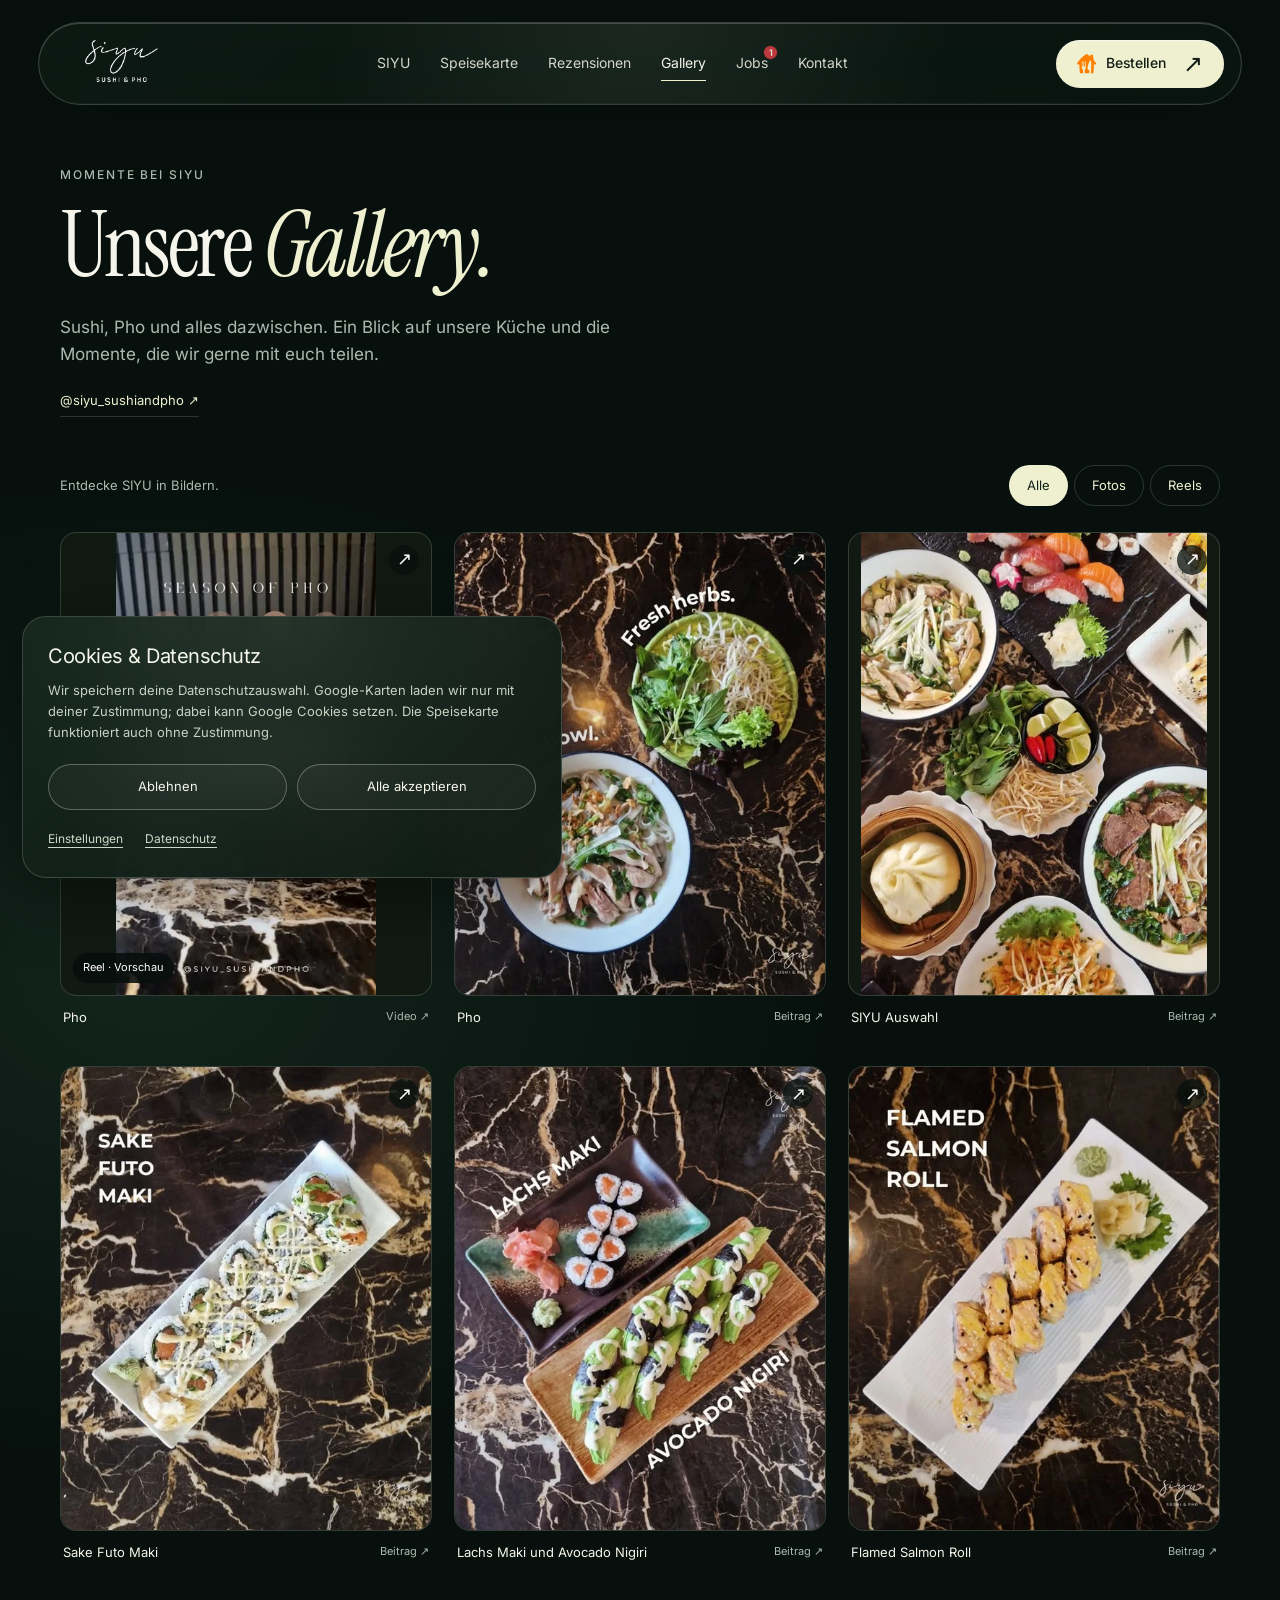
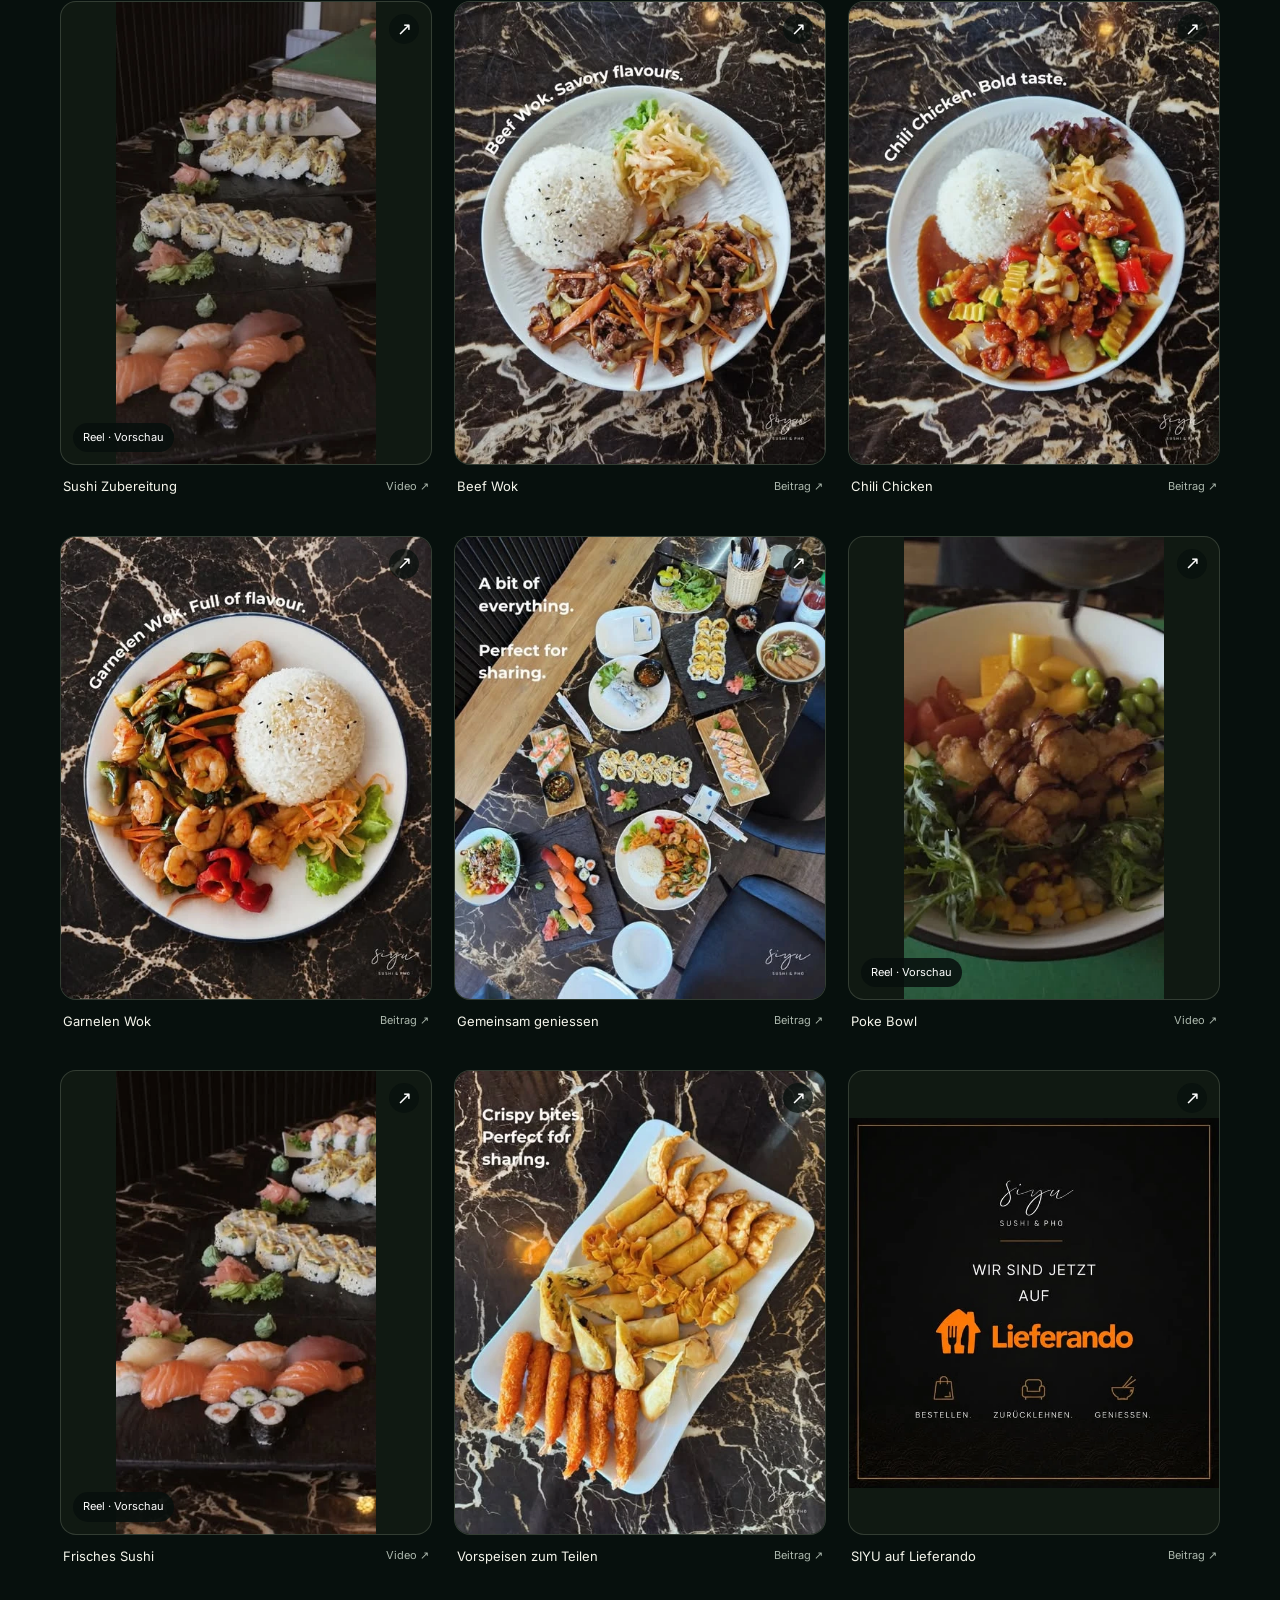
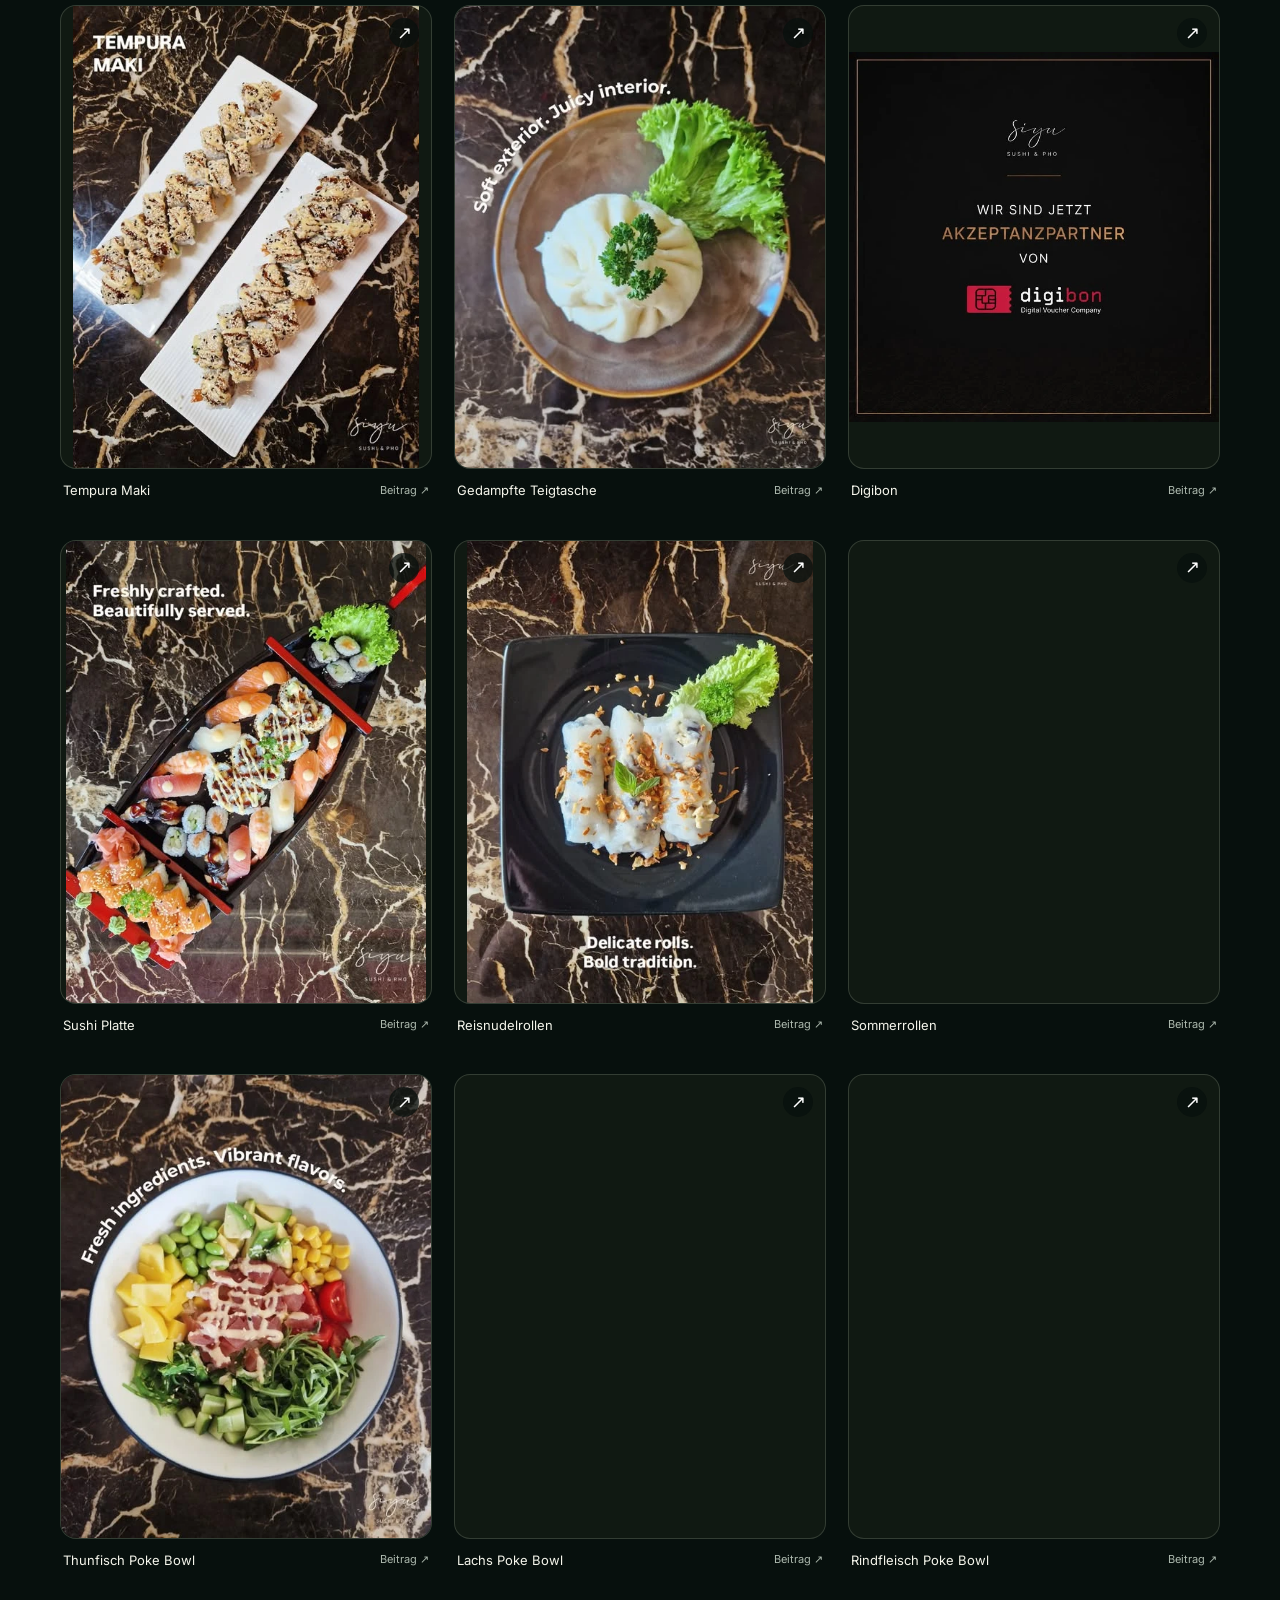
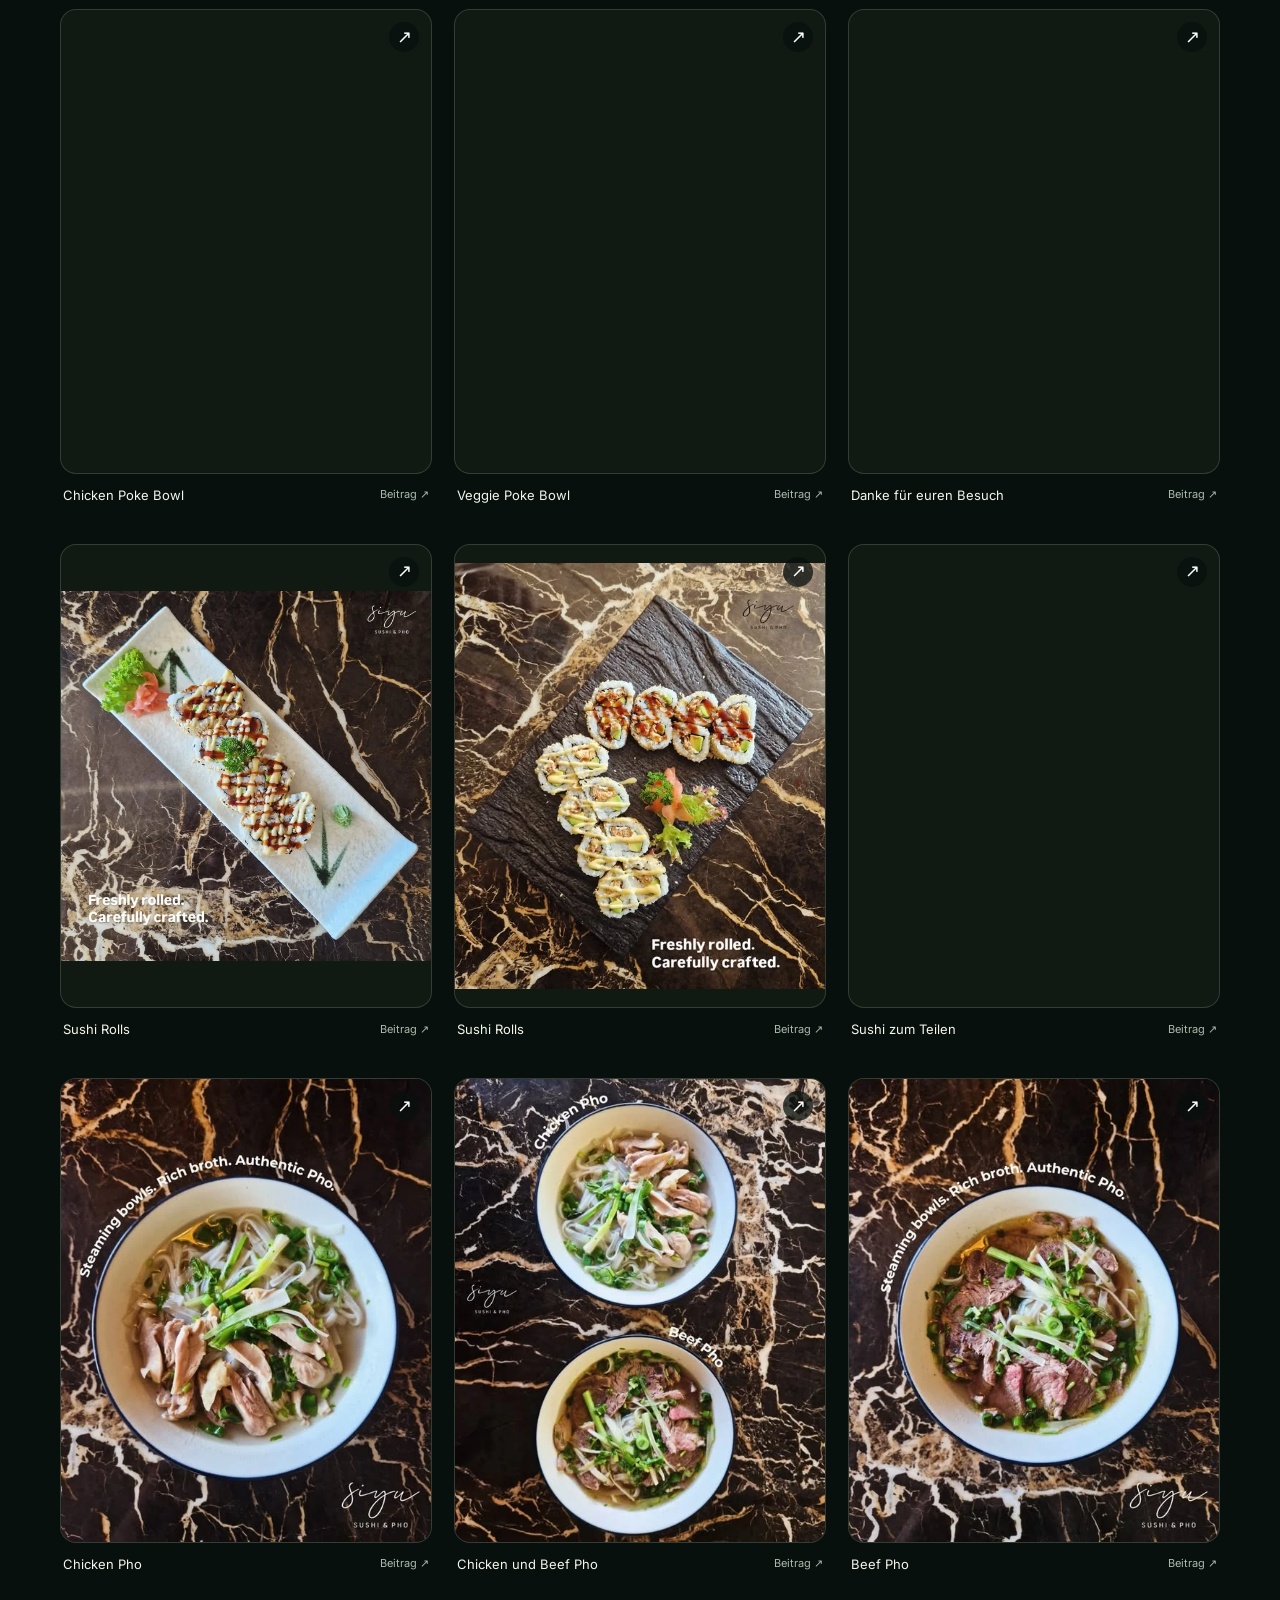
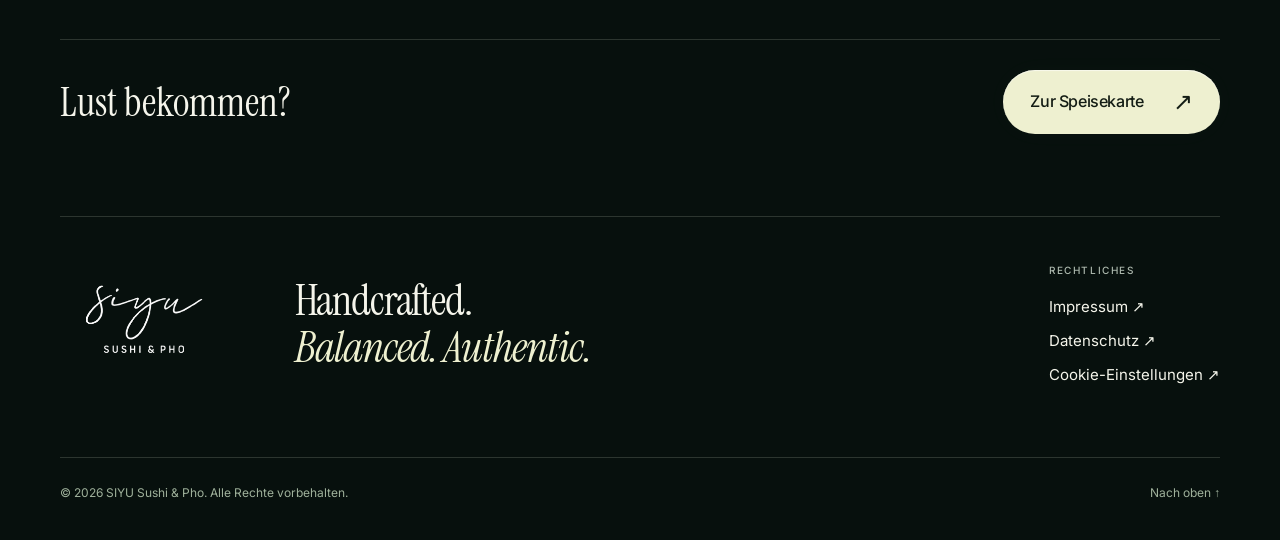
==== commit b58463c0: "new 1.1 version" ====
--- a/gallery.html
+++ b/gallery.html
@@ -1,4 +1,4 @@
-<!doctype html><html lang="de"><head><meta charset="utf-8"><meta name="viewport" content="width=device-width,initial-scale=1"><meta name="theme-color" content="#08120f"><meta name="description" content="Entdecke SIYU in Bildern: Sushi, Pho, Bowls und Momente aus unserem Restaurant in Höchst."><title>Gallery — SIYU Sushi & Pho</title><link rel="icon" href="assets/favicon.svg"><link rel="stylesheet" href="assets/fonts/fonts.css"><link rel="stylesheet" href="assets/jobs-base.css"><link rel="stylesheet" href="assets/jobs.css"><link rel="stylesheet" href="assets/job-notice.css"><link rel="stylesheet" href="assets/gallery.css"></head><body class="jobs-page" id="top"><a class="skip" href="#gallery-main">Zum Inhalt</a><header class="header glass"><a href="index.html#home" class="brand" aria-label="SIYU Startseite"><img src="assets/logo.png" alt="SIYU Sushi & Pho" width="640" height="400"></a><nav id="navigation" aria-label="Hauptnavigation"><a href="index.html#about">SIYU</a><a href="index.html#menu">Speisekarte</a><a href="index.html#reviews">Rezensionen</a><a href="gallery.html" aria-current="page">Gallery</a><a href="jobs.html" aria-label="Jobs – 1 offene Stelle"><span class="jobs-nav-label">Jobs<span class="jobs-nav-badge" aria-hidden="true">1</span></span></a><a href="index.html#contact">Kontakt</a></nav><div class="header-actions"><a class="button button-primary compact" href="https://www.lieferando.at/speisekarte/siyu-sushi-pho-6973" target="_blank" rel="noopener"><span class="order-label"><img class="lieferando-icon" src="assets/lieferando.svg" alt="" aria-hidden="true">Bestellen</span><span>↗</span></a><button id="nav-toggle" class="icon-button" aria-label="Menü öffnen" aria-controls="navigation" aria-expanded="false">☰</button></div></header><main id="gallery-main" class="gallery-main wrap"><section class="gallery-heading"><p class="eyebrow">MOMENTE BEI SIYU</p><h1>Unsere <em>Gallery.</em></h1><p>Sushi, Pho und alles dazwischen. Ein Blick auf unsere Küche und die Momente, die wir gerne mit euch teilen.</p><a class="gallery-instagram" href="https://www.instagram.com/siyu_sushiandpho/" target="_blank" rel="noopener">@siyu_sushiandpho ↗</a></section><div class="gallery-toolbar"><p>Entdecke SIYU in Bildern.</p><div role="group" aria-label="Gallery filtern"><button data-gallery-filter="all" aria-pressed="true">Alle</button><button data-gallery-filter="photo" aria-pressed="false">Fotos</button><button data-gallery-filter="reel" aria-pressed="false">Reels</button></div></div><section class="gallery-grid" aria-label="Bilder aus unserem Instagram"><article class="gallery-card" data-kind="reel"><button class="gallery-photo" data-gallery-id="Deep7rkBxEq" aria-label="Pho vergrössern"><img src="assets/gallery/Deep7rkBxEq.webp" width="361" height="640" alt="Pho bei SIYU" loading="lazy" decoding="async"><span class="gallery-zoom" aria-hidden="true">↗</span><span class="gallery-reel">Reel · Vorschau</span></button><div class="gallery-caption"><h2>Pho</h2><a href="https://www.instagram.com/siyu_sushiandpho/reel/Deep7rkBxEq/" target="_blank" rel="noopener" aria-label="Pho auf Instagram ansehen">Video ↗</a></div></article><article class="gallery-card" data-kind="photo"><button class="gallery-photo" data-gallery-id="DeFU2wYNOha" aria-label="Pho vergrössern"><img src="assets/gallery/DeFU2wYNOha.webp" width="512" height="640" alt="Pho bei SIYU" loading="lazy" decoding="async"><span class="gallery-zoom" aria-hidden="true">↗</span></button><div class="gallery-caption"><h2>Pho</h2><a href="https://www.instagram.com/siyu_sushiandpho/p/DeFU2wYNOha/" target="_blank" rel="noopener" aria-label="Pho auf Instagram ansehen">Beitrag ↗</a></div></article><article class="gallery-card" data-kind="photo"><button class="gallery-photo" data-gallery-id="Dd60TIUteFT" aria-label="SIYU Auswahl vergrössern"><img src="assets/gallery/Dd60TIUteFT.webp" width="480" height="640" alt="SIYU Auswahl bei SIYU" loading="lazy" decoding="async"><span class="gallery-zoom" aria-hidden="true">↗</span></button><div class="gallery-caption"><h2>SIYU Auswahl</h2><a href="https://www.instagram.com/siyu_sushiandpho/p/Dd60TIUteFT/" target="_blank" rel="noopener" aria-label="SIYU Auswahl auf Instagram ansehen">Beitrag ↗</a></div></article><article class="gallery-card" data-kind="photo"><button class="gallery-photo" data-gallery-id="DdbWVIfNVp4" aria-label="Sake Futo Maki vergrössern"><img src="assets/gallery/DdbWVIfNVp4.webp" width="512" height="640" alt="Sake Futo Maki bei SIYU" loading="lazy" decoding="async"><span class="gallery-zoom" aria-hidden="true">↗</span></button><div class="gallery-caption"><h2>Sake Futo Maki</h2><a href="https://www.instagram.com/siyu_sushiandpho/p/DdbWVIfNVp4/" target="_blank" rel="noopener" aria-label="Sake Futo Maki auf Instagram ansehen">Beitrag ↗</a></div></article><article class="gallery-card" data-kind="photo"><button class="gallery-photo" data-gallery-id="Dc3Q89KN2XJ" aria-label="Lachs Maki und Avocado Nigiri vergrössern"><img src="assets/gallery/Dc3Q89KN2XJ.webp" width="512" height="640" alt="Lachs Maki und Avocado Nigiri bei SIYU" loading="lazy" decoding="async"><span class="gallery-zoom" aria-hidden="true">↗</span></button><div class="gallery-caption"><h2>Lachs Maki und Avocado Nigiri</h2><a href="https://www.instagram.com/siyu_sushiandpho/p/Dc3Q89KN2XJ/" target="_blank" rel="noopener" aria-label="Lachs Maki und Avocado Nigiri auf Instagram ansehen">Beitrag ↗</a></div></article><article class="gallery-card" data-kind="photo"><button class="gallery-photo" data-gallery-id="Dc3HJbRtaPm" aria-label="Flamed Salmon Roll vergrössern"><img src="assets/gallery/Dc3HJbRtaPm.webp" width="512" height="640" alt="Flamed Salmon Roll bei SIYU" loading="lazy" decoding="async"><span class="gallery-zoom" aria-hidden="true">↗</span></button><div class="gallery-caption"><h2>Flamed Salmon Roll</h2><a href="https://www.instagram.com/siyu_sushiandpho/p/Dc3HJbRtaPm/" target="_blank" rel="noopener" aria-label="Flamed Salmon Roll auf Instagram ansehen">Beitrag ↗</a></div></article><article class="gallery-card" data-kind="reel"><button class="gallery-photo" data-gallery-id="Dcq5E7Bg9dn" aria-label="Sushi Zubereitung vergrössern"><img src="assets/gallery/Dcq5E7Bg9dn.webp" width="361" height="640" alt="Sushi Zubereitung bei SIYU" loading="lazy" decoding="async"><span class="gallery-zoom" aria-hidden="true">↗</span><span class="gallery-reel">Reel · Vorschau</span></button><div class="gallery-caption"><h2>Sushi Zubereitung</h2><a href="https://www.instagram.com/siyu_sushiandpho/reel/Dcq5E7Bg9dn/" target="_blank" rel="noopener" aria-label="Sushi Zubereitung auf Instagram ansehen">Video ↗</a></div></article><article class="gallery-card" data-kind="photo"><button class="gallery-photo" data-gallery-id="Dcd_V5DtJys" aria-label="Beef Wok vergrössern"><img src="assets/gallery/Dcd_V5DtJys.webp" width="512" height="640" alt="Beef Wok bei SIYU" loading="lazy" decoding="async"><span class="gallery-zoom" aria-hidden="true">↗</span></button><div class="gallery-caption"><h2>Beef Wok</h2><a href="https://www.instagram.com/siyu_sushiandpho/p/Dcd_V5DtJys/" target="_blank" rel="noopener" aria-label="Beef Wok auf Instagram ansehen">Beitrag ↗</a></div></article><article class="gallery-card" data-kind="photo"><button class="gallery-photo" data-gallery-id="DcV5ozSNovU" aria-label="Chili Chicken vergrössern"><img src="assets/gallery/DcV5ozSNovU.webp" width="512" height="640" alt="Chili Chicken bei SIYU" loading="lazy" decoding="async"><span class="gallery-zoom" aria-hidden="true">↗</span></button><div class="gallery-caption"><h2>Chili Chicken</h2><a href="https://www.instagram.com/siyu_sushiandpho/p/DcV5ozSNovU/" target="_blank" rel="noopener" aria-label="Chili Chicken auf Instagram ansehen">Beitrag ↗</a></div></article><article class="gallery-card" data-kind="photo"><button class="gallery-photo" data-gallery-id="DcMRcaCtZix" aria-label="Garnelen Wok vergrössern"><img src="assets/gallery/DcMRcaCtZix.webp" width="512" height="640" alt="Garnelen Wok bei SIYU" loading="lazy" decoding="async"><span class="gallery-zoom" aria-hidden="true">↗</span></button><div class="gallery-caption"><h2>Garnelen Wok</h2><a href="https://www.instagram.com/siyu_sushiandpho/p/DcMRcaCtZix/" target="_blank" rel="noopener" aria-label="Garnelen Wok auf Instagram ansehen">Beitrag ↗</a></div></article><article class="gallery-card" data-kind="photo"><button class="gallery-photo" data-gallery-id="Da-nrQ9NAVu" aria-label="Gemeinsam geniessen vergrössern"><img src="assets/gallery/Da-nrQ9NAVu.webp" width="512" height="640" alt="Gemeinsam geniessen bei SIYU" loading="lazy" decoding="async"><span class="gallery-zoom" aria-hidden="true">↗</span></button><div class="gallery-caption"><h2>Gemeinsam geniessen</h2><a href="https://www.instagram.com/siyu_sushiandpho/p/Da-nrQ9NAVu/" target="_blank" rel="noopener" aria-label="Gemeinsam geniessen auf Instagram ansehen">Beitrag ↗</a></div></article><article class="gallery-card" data-kind="reel"><button class="gallery-photo" data-gallery-id="Da998cUA2aF" aria-label="Poke Bowl vergrössern"><img src="assets/gallery/Da998cUA2aF.webp" width="361" height="640" alt="Poke Bowl bei SIYU" loading="lazy" decoding="async"><span class="gallery-zoom" aria-hidden="true">↗</span><span class="gallery-reel">Reel · Vorschau</span></button><div class="gallery-caption"><h2>Poke Bowl</h2><a href="https://www.instagram.com/siyu_sushiandpho/reel/Da998cUA2aF/" target="_blank" rel="noopener" aria-label="Poke Bowl auf Instagram ansehen">Video ↗</a></div></article><article class="gallery-card" data-kind="reel"><button class="gallery-photo" data-gallery-id="Da7T6HdA7AJ" aria-label="Frisches Sushi vergrössern"><img src="assets/gallery/Da7T6HdA7AJ.webp" width="361" height="640" alt="Frisches Sushi bei SIYU" loading="lazy" decoding="async"><span class="gallery-zoom" aria-hidden="true">↗</span><span class="gallery-reel">Reel · Vorschau</span></button><div class="gallery-caption"><h2>Frisches Sushi</h2><a href="https://www.instagram.com/siyu_sushiandpho/reel/Da7T6HdA7AJ/" target="_blank" rel="noopener" aria-label="Frisches Sushi auf Instagram ansehen">Video ↗</a></div></article><article class="gallery-card" data-kind="photo"><button class="gallery-photo" data-gallery-id="DZqZLYhtEUH" aria-label="Vorspeisen zum Teilen vergrössern"><img src="assets/gallery/DZqZLYhtEUH.webp" width="512" height="640" alt="Vorspeisen zum Teilen bei SIYU" loading="lazy" decoding="async"><span class="gallery-zoom" aria-hidden="true">↗</span></button><div class="gallery-caption"><h2>Vorspeisen zum Teilen</h2><a href="https://www.instagram.com/siyu_sushiandpho/p/DZqZLYhtEUH/" target="_blank" rel="noopener" aria-label="Vorspeisen zum Teilen auf Instagram ansehen">Beitrag ↗</a></div></article><article class="gallery-card" data-kind="photo"><button class="gallery-photo" data-gallery-id="DZhk53YNJFI" aria-label="SIYU auf Lieferando vergrössern"><img src="assets/gallery/DZhk53YNJFI.webp" width="640" height="640" alt="SIYU auf Lieferando bei SIYU" loading="lazy" decoding="async"><span class="gallery-zoom" aria-hidden="true">↗</span></button><div class="gallery-caption"><h2>SIYU auf Lieferando</h2><a href="https://www.instagram.com/siyu_sushiandpho/p/DZhk53YNJFI/" target="_blank" rel="noopener" aria-label="SIYU auf Lieferando auf Instagram ansehen">Beitrag ↗</a></div></article><article class="gallery-card" data-kind="photo"><button class="gallery-photo" data-gallery-id="DZRqBPTtESp" aria-label="Tempura Maki vergrössern"><img src="assets/gallery/DZRqBPTtESp.webp" width="480" height="640" alt="Tempura Maki bei SIYU" loading="lazy" decoding="async"><span class="gallery-zoom" aria-hidden="true">↗</span></button><div class="gallery-caption"><h2>Tempura Maki</h2><a href="https://www.instagram.com/siyu_sushiandpho/p/DZRqBPTtESp/" target="_blank" rel="noopener" aria-label="Tempura Maki auf Instagram ansehen">Beitrag ↗</a></div></article><article class="gallery-card" data-kind="photo"><button class="gallery-photo" data-gallery-id="DZPG_WvNgI8" aria-label="Gedampfte Teigtasche vergrössern"><img src="assets/gallery/DZPG_WvNgI8.webp" width="512" height="640" alt="Gedampfte Teigtasche bei SIYU" loading="lazy" decoding="async"><span class="gallery-zoom" aria-hidden="true">↗</span></button><div class="gallery-caption"><h2>Gedampfte Teigtasche</h2><a href="https://www.instagram.com/siyu_sushiandpho/p/DZPG_WvNgI8/" target="_blank" rel="noopener" aria-label="Gedampfte Teigtasche auf Instagram ansehen">Beitrag ↗</a></div></article><article class="gallery-card" data-kind="photo"><button class="gallery-photo" data-gallery-id="DZEqZ6yNOer" aria-label="Digibon vergrössern"><img src="assets/gallery/DZEqZ6yNOer.webp" width="640" height="640" alt="Digibon bei SIYU" loading="lazy" decoding="async"><span class="gallery-zoom" aria-hidden="true">↗</span></button><div class="gallery-caption"><h2>Digibon</h2><a href="https://www.instagram.com/siyu_sushiandpho/p/DZEqZ6yNOer/" target="_blank" rel="noopener" aria-label="Digibon auf Instagram ansehen">Beitrag ↗</a></div></article><article class="gallery-card" data-kind="photo"><button class="gallery-photo" data-gallery-id="DZA7s9utbkr" aria-label="Sushi Platte vergrössern"><img src="assets/gallery/DZA7s9utbkr.webp" width="499" height="640" alt="Sushi Platte bei SIYU" loading="lazy" decoding="async"><span class="gallery-zoom" aria-hidden="true">↗</span></button><div class="gallery-caption"><h2>Sushi Platte</h2><a href="https://www.instagram.com/siyu_sushiandpho/p/DZA7s9utbkr/" target="_blank" rel="noopener" aria-label="Sushi Platte auf Instagram ansehen">Beitrag ↗</a></div></article><article class="gallery-card" data-kind="photo"><button class="gallery-photo" data-gallery-id="DYnKBVZt-cv" aria-label="Reisnudelrollen vergrössern"><img src="assets/gallery/DYnKBVZt-cv.webp" width="480" height="640" alt="Reisnudelrollen bei SIYU" loading="lazy" decoding="async"><span class="gallery-zoom" aria-hidden="true">↗</span></button><div class="gallery-caption"><h2>Reisnudelrollen</h2><a href="https://www.instagram.com/siyu_sushiandpho/p/DYnKBVZt-cv/" target="_blank" rel="noopener" aria-label="Reisnudelrollen auf Instagram ansehen">Beitrag ↗</a></div></article><article class="gallery-card" data-kind="photo"><button class="gallery-photo" data-gallery-id="DYS48CHNLe0" aria-label="Sommerrollen vergrössern"><img src="assets/gallery/DYS48CHNLe0.webp" width="640" height="640" alt="Sommerrollen bei SIYU" loading="lazy" decoding="async"><span class="gallery-zoom" aria-hidden="true">↗</span></button><div class="gallery-caption"><h2>Sommerrollen</h2><a href="https://www.instagram.com/siyu_sushiandpho/p/DYS48CHNLe0/" target="_blank" rel="noopener" aria-label="Sommerrollen auf Instagram ansehen">Beitrag ↗</a></div></article><article class="gallery-card" data-kind="photo"><button class="gallery-photo" data-gallery-id="DYZoju7N83G" aria-label="Thunfisch Poke Bowl vergrössern"><img src="assets/gallery/DYZoju7N83G.webp" width="512" height="640" alt="Thunfisch Poke Bowl bei SIYU" loading="lazy" decoding="async"><span class="gallery-zoom" aria-hidden="true">↗</span></button><div class="gallery-caption"><h2>Thunfisch Poke Bowl</h2><a href="https://www.instagram.com/siyu_sushiandpho/p/DYZoju7N83G/" target="_blank" rel="noopener" aria-label="Thunfisch Poke Bowl auf Instagram ansehen">Beitrag ↗</a></div></article><article class="gallery-card" data-kind="photo"><button class="gallery-photo" data-gallery-id="DYZofUkN6gJ" aria-label="Lachs Poke Bowl vergrössern"><img src="assets/gallery/DYZofUkN6gJ.webp" width="512" height="640" alt="Lachs Poke Bowl bei SIYU" loading="lazy" decoding="async"><span class="gallery-zoom" aria-hidden="true">↗</span></button><div class="gallery-caption"><h2>Lachs Poke Bowl</h2><a href="https://www.instagram.com/siyu_sushiandpho/p/DYZofUkN6gJ/" target="_blank" rel="noopener" aria-label="Lachs Poke Bowl auf Instagram ansehen">Beitrag ↗</a></div></article><article class="gallery-card" data-kind="photo"><button class="gallery-photo" data-gallery-id="DYZoaIht1sh" aria-label="Rindfleisch Poke Bowl vergrössern"><img src="assets/gallery/DYZoaIht1sh.webp" width="512" height="640" alt="Rindfleisch Poke Bowl bei SIYU" loading="lazy" decoding="async"><span class="gallery-zoom" aria-hidden="true">↗</span></button><div class="gallery-caption"><h2>Rindfleisch Poke Bowl</h2><a href="https://www.instagram.com/siyu_sushiandpho/p/DYZoaIht1sh/" target="_blank" rel="noopener" aria-label="Rindfleisch Poke Bowl auf Instagram ansehen">Beitrag ↗</a></div></article><article class="gallery-card" data-kind="photo"><button class="gallery-photo" data-gallery-id="DYZoTuaNtxG" aria-label="Chicken Poke Bowl vergrössern"><img src="assets/gallery/DYZoTuaNtxG.webp" width="512" height="640" alt="Chicken Poke Bowl bei SIYU" loading="lazy" decoding="async"><span class="gallery-zoom" aria-hidden="true">↗</span></button><div class="gallery-caption"><h2>Chicken Poke Bowl</h2><a href="https://www.instagram.com/siyu_sushiandpho/p/DYZoTuaNtxG/" target="_blank" rel="noopener" aria-label="Chicken Poke Bowl auf Instagram ansehen">Beitrag ↗</a></div></article><article class="gallery-card" data-kind="photo"><button class="gallery-photo" data-gallery-id="DYZoKUoNMMm" aria-label="Veggie Poke Bowl vergrössern"><img src="assets/gallery/DYZoKUoNMMm.webp" width="512" height="640" alt="Veggie Poke Bowl bei SIYU" loading="lazy" decoding="async"><span class="gallery-zoom" aria-hidden="true">↗</span></button><div class="gallery-caption"><h2>Veggie Poke Bowl</h2><a href="https://www.instagram.com/siyu_sushiandpho/p/DYZoKUoNMMm/" target="_blank" rel="noopener" aria-label="Veggie Poke Bowl auf Instagram ansehen">Beitrag ↗</a></div></article><article class="gallery-card" data-kind="photo"><button class="gallery-photo" data-gallery-id="DYZjmr2NqR4" aria-label="Danke für euren Besuch vergrössern"><img src="assets/gallery/DYZjmr2NqR4.webp" width="640" height="640" alt="Danke für euren Besuch bei SIYU" loading="lazy" decoding="async"><span class="gallery-zoom" aria-hidden="true">↗</span></button><div class="gallery-caption"><h2>Danke für euren Besuch</h2><a href="https://www.instagram.com/siyu_sushiandpho/p/DYZjmr2NqR4/" target="_blank" rel="noopener" aria-label="Danke für euren Besuch auf Instagram ansehen">Beitrag ↗</a></div></article><article class="gallery-card" data-kind="photo"><button class="gallery-photo" data-gallery-id="DYQSl8uN8Fy" aria-label="Sushi Rolls vergrössern"><img src="assets/gallery/DYQSl8uN8Fy.webp" width="640" height="640" alt="Sushi Rolls bei SIYU" loading="lazy" decoding="async"><span class="gallery-zoom" aria-hidden="true">↗</span></button><div class="gallery-caption"><h2>Sushi Rolls</h2><a href="https://www.instagram.com/siyu_sushiandpho/p/DYQSl8uN8Fy/" target="_blank" rel="noopener" aria-label="Sushi Rolls auf Instagram ansehen">Beitrag ↗</a></div></article><article class="gallery-card" data-kind="photo"><button class="gallery-photo" data-gallery-id="DYQQHcotWG-" aria-label="Sushi Rolls vergrössern"><img src="assets/gallery/DYQQHcotWG-.webp" width="556" height="640" alt="Sushi Rolls bei SIYU" loading="lazy" decoding="async"><span class="gallery-zoom" aria-hidden="true">↗</span></button><div class="gallery-caption"><h2>Sushi Rolls</h2><a href="https://www.instagram.com/siyu_sushiandpho/p/DYQQHcotWG-/" target="_blank" rel="noopener" aria-label="Sushi Rolls auf Instagram ansehen">Beitrag ↗</a></div></article><article class="gallery-card" data-kind="photo"><button class="gallery-photo" data-gallery-id="DYQRqevNhp9" aria-label="Sushi zum Teilen vergrössern"><img src="assets/gallery/DYQRqevNhp9.webp" width="512" height="640" alt="Sushi zum Teilen bei SIYU" loading="lazy" decoding="async"><span class="gallery-zoom" aria-hidden="true">↗</span></button><div class="gallery-caption"><h2>Sushi zum Teilen</h2><a href="https://www.instagram.com/siyu_sushiandpho/p/DYQRqevNhp9/" target="_blank" rel="noopener" aria-label="Sushi zum Teilen auf Instagram ansehen">Beitrag ↗</a></div></article><article class="gallery-card" data-kind="photo"><button class="gallery-photo" data-gallery-id="DYNJwpvDcLN" aria-label="Chicken Pho vergrössern"><img src="assets/gallery/DYNJwpvDcLN.webp" width="512" height="640" alt="Chicken Pho bei SIYU" loading="lazy" decoding="async"><span class="gallery-zoom" aria-hidden="true">↗</span></button><div class="gallery-caption"><h2>Chicken Pho</h2><a href="https://www.instagram.com/siyu_sushiandpho/p/DYNJwpvDcLN/" target="_blank" rel="noopener" aria-label="Chicken Pho auf Instagram ansehen">Beitrag ↗</a></div></article><article class="gallery-card" data-kind="photo"><button class="gallery-photo" data-gallery-id="DYNJogVDRf8" aria-label="Chicken und Beef Pho vergrössern"><img src="assets/gallery/DYNJogVDRf8.webp" width="512" height="640" alt="Chicken und Beef Pho bei SIYU" loading="lazy" decoding="async"><span class="gallery-zoom" aria-hidden="true">↗</span></button><div class="gallery-caption"><h2>Chicken und Beef Pho</h2><a href="https://www.instagram.com/siyu_sushiandpho/p/DYNJogVDRf8/" target="_blank" rel="noopener" aria-label="Chicken und Beef Pho auf Instagram ansehen">Beitrag ↗</a></div></article><article class="gallery-card" data-kind="photo"><button class="gallery-photo" data-gallery-id="DYNJhbmDdfO" aria-label="Beef Pho vergrössern"><img src="assets/gallery/DYNJhbmDdfO.webp" width="512" height="640" alt="Beef Pho bei SIYU" loading="lazy" decoding="async"><span class="gallery-zoom" aria-hidden="true">↗</span></button><div class="gallery-caption"><h2>Beef Pho</h2><a href="https://www.instagram.com/siyu_sushiandpho/p/DYNJhbmDdfO/" target="_blank" rel="noopener" aria-label="Beef Pho auf Instagram ansehen">Beitrag ↗</a></div></article></section><div class="gallery-bottom"><p>Lust bekommen?</p><a class="button button-primary" href="index.html#menu">Zur Speisekarte <span>↗</span></a></div></main><dialog id="gallery-dialog" class="gallery-dialog glass" aria-labelledby="gallery-dialog-title"><button class="dialog-close" data-close aria-label="Bild schliessen">×</button><img id="gallery-dialog-image" alt=""><div class="gallery-dialog-caption"><h2 id="gallery-dialog-title"></h2><a id="gallery-dialog-link" target="_blank" rel="noopener">Auf Instagram ansehen ↗</a></div><div class="gallery-dialog-controls"><button id="gallery-prev" aria-label="Vorheriges Bild">←</button><span id="gallery-position" aria-live="polite"></span><button id="gallery-next" aria-label="Nächstes Bild">→</button></div></dialog><footer class="wrap"><div class="footer-top"><img src="assets/logo.png" alt="SIYU Logo" width="640" height="400"><p>Handcrafted.<br><em>Balanced. Authentic.</em></p><div><span class="eyebrow">RECHTLICHES</span><button data-legal="impressum">Impressum ↗</button><button data-legal="datenschutz">Datenschutz ↗</button><button data-consent-settings>Cookie-Einstellungen ↗</button></div></div><div class="footer-bottom"><p>© 2026 SIYU Sushi & Pho. Alle Rechte vorbehalten.</p><a href="#top">Nach oben ↑</a></div></footer><dialog id="impressum" class="legal-dialog glass"><button class="dialog-close" data-close aria-label="Impressum schliessen">×</button><main><h1>Impressum</h1><div><section><h2>Betreiber</h2><p>SIYU Sushi &amp; Pho<br>Hauptstraße 29<br>6973 Höchst<br>Österreich</p></section><section><h2>Kontaktinformationen</h2><p>Telefon: <a href="tel:+43557872886">+43 5578 72886</a><br><br>Email: <a href="mailto:hello@siyu-restaurant.com">hello@siyu-restaurant.com</a></p></section><section><h2>Verantwortlich für den Inhalt</h2><p>SIYU Sushi &amp; Pho<br>Geschäftsführer: Thi-Oanh Hoang</p></section><section><h2>Haftungsausschluss</h2><p>Die Inhalte dieser Website werden mit größtmöglicher Sorgfalt erstellt. Für die Richtigkeit, Vollständigkeit und Aktualität der Inhalte können wir jedoch keine Gewähr übernehmen. Als Diensteanbieter sind wir für eigene Inhalte auf diesen Seiten verantwortlich.</p></section><section><h2>Haftung für Links</h2><p>Unsere Website enthält Links zu externen Websites. Für den Inhalt dieser externen Seiten sind wir nicht verantwortlich. Der Betreiber der verlinkten Seite ist allein verantwortlich für deren Inhalte.</p></section></div></main></dialog><dialog id="datenschutz" class="legal-dialog glass"><button class="dialog-close" data-close aria-label="Datenschutz schliessen">×</button><main><h1>Datenschutzerklärung</h1><div><section><h2>1. Datenschutz auf einen Blick</h2><p>Die Betreiber dieser Seiten nehmen den Schutz Ihrer persönlichen Daten sehr ernst. Wir behandeln Ihre personenbezogenen Daten vertraulich und entsprechend der gesetzlichen Datenschutzvorschriften sowie dieser Datenschutzerklärung.</p></section><section><h2>2. Allgemeine Hinweise</h2><p>Die folgenden Hinweise geben einen einfachen Überblick darüber, was mit Ihren personenbezogenen Daten geschieht, wenn Sie diese Website besuchen. Personenbezogene Daten sind alle Daten, mit denen Sie persönlich identifiziert werden können.</p></section><section><h2>3. Datenerfassung auf dieser Website</h2><h3>Wer ist verantwortlich für die Datenerfassung?</h3><p>Die Datenverarbeitung auf dieser Website erfolgt durch den Websitebetreiber. Dessen Kontaktdaten können Sie dem Impressum dieser Website entnehmen.</p><h3>Wie erfassen wir Ihre Daten?</h3><p>Ihre Daten werden zum einen dadurch erhoben, dass Sie uns diese mitteilen. Hierbei kann es sich z. B. um Daten handeln, die Sie in ein Kontaktformular eingeben.</p><h3>Wofür nutzen wir Ihre Daten?</h3><p>Ein Teil der Daten wird erhoben, um eine fehlerfreie Bereitstellung der Website zu gewährleisten. Andere Daten können zur Analyse Ihres Nutzerverhaltens verwendet werden.</p></section><section><h2>4. Ihre Rechte</h2><p>Sie haben das Recht, jederzeit Auskunft über die bezüglich Ihrer Person gespeicherten Daten zu erhalten. Sie haben außerdem das Recht, die Berichtigung, Sperrung oder Löschung dieser Daten zu verlangen.</p></section><section><h2>5. Kontakt</h2><p>Sollten Sie Fragen zum Datenschutz haben, kontaktieren Sie uns bitte unter:<br>SIYU Sushi &amp; Pho<br>Hauptstraße 29<br>6973 Höchst<br>Email: <a href="mailto:hello@siyu-restaurant.com">hello@siyu-restaurant.com</a><br>Telefon: <a href="tel:+43557872886">+43 5578 72886</a></p></section><section><h2>6. Externe Karten und Datenschutzeinstellungen</h2><p>Google Maps wird nur nach Ihrer Zustimmung zu externen Medien geladen. Dabei werden Verbindungsdaten wie die IP-Adresse an Google übermittelt; Google kann Cookies oder ähnliche Speichertechniken einsetzen. Ohne Zustimmung können Sie die Website und die Speisekarte weiterhin nutzen. Links zu Google, Instagram und Lieferando führen beim Anklicken zu den jeweiligen externen Anbietern.</p><p>Ihre Zustimmung oder Ablehnung wird für 180 Tage im lokalen Speicher Ihres Browsers (Local Storage) unter „siyu-privacy-v1“ gespeichert. Sie können Ihre Auswahl jederzeit über „Cookie-Einstellungen“ im Seitenfuss ändern oder widerrufen. Bei einem Widerruf werden die eingebetteten Karten entfernt und nicht erneut geladen. Bereits vom Anbieter gesetzte Cookies können Sie in Ihrem Browser löschen.</p><p>Schriftarten, Speisenbilder und das Hintergrundvideo werden von dieser Website bereitgestellt. Die Website bindet keine Analyse- oder Werbetracker ein.</p></section><section><h2>7. Bewerbungen</h2><p>Wenn du dich über unser Jobs-Formular bewirbst, werden deine Kontaktdaten, Angaben zur Bewerbung und ausgewählten PDF-Dateien über FormSubmit an hello@siyu-restaurant.com übermittelt. Der Dienst wird erst beim Absenden aufgerufen. FormSubmit hält Formularinhalte laut eigener Dokumentation für 30 Tage vor; hochgeladene Dateien sind nicht über dessen Archiv abrufbar. Auf der Versandseite kann eine Sicherheitsabfrage von Google reCAPTCHA erscheinen. Alternativ kannst du deine Bewerbung direkt per E-Mail senden. Bei Fragen zu deinen Bewerbungsdaten oder einem Löschwunsch erreichst du SIYU unter hello@siyu-restaurant.com. Weitere Informationen: <a href="https://formsubmit.co/privacy.pdf" target="_blank" rel="noopener">Datenschutzhinweise von FormSubmit</a>.</p></section></div></main></dialog><aside id="consent-banner" class="consent-banner glass" role="region" aria-labelledby="consent-title" hidden><h2 id="consent-title">Cookies &amp; Datenschutz</h2><p>Wir speichern deine Datenschutzauswahl. Google-Karten laden wir nur mit deiner Zustimmung; dabei kann Google Cookies setzen. Die Speisekarte funktioniert auch ohne Zustimmung.</p><div class="consent-actions"><button data-consent-reject>Ablehnen</button><button data-consent-accept>Alle akzeptieren</button></div><div class="consent-links"><button data-consent-settings>Einstellungen</button><button data-legal="datenschutz">Datenschutz</button></div></aside><dialog id="consent-dialog" class="consent-dialog glass" aria-labelledby="consent-settings-title"><button class="dialog-close" data-close aria-label="Datenschutzeinstellungen schliessen">×</button><h2 id="consent-settings-title">Deine Einstellungen.</h2><p>Du entscheidest, welche externen Inhalte geladen werden. Deine Auswahl kannst du jederzeit im Seitenfuss ändern.</p><div class="consent-option"><div><strong>Technisch notwendig</strong><p>Speichert deine Zustimmung oder Ablehnung für 180 Tage im Browser.</p></div><span>Immer aktiv</span></div><label class="consent-option" for="consent-media"><div><strong>Externe Medien · Google Maps</strong><p>Erlaubt die eingebetteten Karten. Google erhält Verbindungsdaten und kann Cookies setzen.</p></div><input type="checkbox" id="consent-media"></label><button id="consent-save" class="button button-primary consent-save">Auswahl speichern</button><div class="consent-actions"><button data-consent-reject>Alles ablehnen</button><button data-consent-accept>Alles akzeptieren</button></div></dialog><script>(()=>{'use strict';
+<!doctype html><html lang="de"><head><meta charset="utf-8"><meta name="viewport" content="width=device-width,initial-scale=1"><meta name="theme-color" content="#08120f"><meta name="description" content="Entdecke SIYU in Bildern: Sushi, Pho, Bowls und Momente aus unserem Restaurant in Höchst."><title>Gallery — SIYU Sushi & Pho</title><link rel="icon" href="favicon.ico" sizes="any"><link rel="icon" type="image/png" sizes="96x96" href="assets/favicon-96.png"><link rel="icon" type="image/png" sizes="192x192" href="assets/favicon-192.png"><link rel="apple-touch-icon" sizes="180x180" href="assets/apple-touch-icon.png"><link rel="stylesheet" href="assets/fonts/fonts.css"><link rel="stylesheet" href="assets/jobs-base.css"><link rel="stylesheet" href="assets/jobs.css"><link rel="stylesheet" href="assets/job-notice.css"><link rel="stylesheet" href="assets/gallery.css"><link rel="canonical" href="https://siyu.at/gallery.html"></head><body class="jobs-page" id="top"><a class="skip" href="#gallery-main">Zum Inhalt</a><header class="header glass"><a href="index.html#home" class="brand" aria-label="SIYU Startseite"><img src="assets/logo.png" alt="SIYU Sushi & Pho" width="640" height="400"></a><nav id="navigation" aria-label="Hauptnavigation"><a href="index.html#about">SIYU</a><a href="index.html#menu">Speisekarte</a><a href="index.html#reviews">Rezensionen</a><a href="gallery.html" aria-current="page">Gallery</a><a href="jobs.html" aria-label="Jobs – 1 offene Stelle"><span class="jobs-nav-label">Jobs<span class="jobs-nav-badge" aria-hidden="true">1</span></span></a><a href="index.html#contact">Kontakt</a></nav><div class="header-actions"><a class="button button-primary compact" href="https://www.lieferando.at/speisekarte/siyu-sushi-pho-6973" target="_blank" rel="noopener"><span class="order-label"><img class="lieferando-icon" src="assets/lieferando.svg" alt="" aria-hidden="true">Bestellen</span><span>↗</span></a><button id="nav-toggle" class="icon-button" aria-label="Menü öffnen" aria-controls="navigation" aria-expanded="false">☰</button></div></header><main id="gallery-main" class="gallery-main wrap"><section class="gallery-heading"><p class="eyebrow">MOMENTE BEI SIYU</p><h1>Unsere <em>Gallery.</em></h1><p>Sushi, Pho und alles dazwischen. Ein Blick auf unsere Küche und die Momente, die wir gerne mit euch teilen.</p><a class="gallery-instagram" href="https://www.instagram.com/siyu_sushiandpho/" target="_blank" rel="noopener">@siyu_sushiandpho ↗</a></section><div class="gallery-toolbar"><p>Entdecke SIYU in Bildern.</p><div role="group" aria-label="Gallery filtern"><button data-gallery-filter="all" aria-pressed="true">Alle</button><button data-gallery-filter="photo" aria-pressed="false">Fotos</button><button data-gallery-filter="reel" aria-pressed="false">Reels</button></div></div><section class="gallery-grid" aria-label="Bilder aus unserem Instagram"><article class="gallery-card" data-kind="reel"><button class="gallery-photo" data-gallery-id="Deep7rkBxEq" aria-label="Pho vergrössern"><img src="assets/gallery/Deep7rkBxEq.webp" width="361" height="640" alt="Pho bei SIYU" loading="lazy" decoding="async"><span class="gallery-zoom" aria-hidden="true">↗</span><span class="gallery-reel">Reel · Vorschau</span></button><div class="gallery-caption"><h2>Pho</h2><a href="https://www.instagram.com/siyu_sushiandpho/reel/Deep7rkBxEq/" target="_blank" rel="noopener" aria-label="Pho auf Instagram ansehen">Video ↗</a></div></article><article class="gallery-card" data-kind="photo"><button class="gallery-photo" data-gallery-id="DeFU2wYNOha" aria-label="Pho vergrössern"><img src="assets/gallery/DeFU2wYNOha.webp" width="512" height="640" alt="Pho bei SIYU" loading="lazy" decoding="async"><span class="gallery-zoom" aria-hidden="true">↗</span></button><div class="gallery-caption"><h2>Pho</h2><a href="https://www.instagram.com/siyu_sushiandpho/p/DeFU2wYNOha/" target="_blank" rel="noopener" aria-label="Pho auf Instagram ansehen">Beitrag ↗</a></div></article><article class="gallery-card" data-kind="photo"><button class="gallery-photo" data-gallery-id="Dd60TIUteFT" aria-label="SIYU Auswahl vergrössern"><img src="assets/gallery/Dd60TIUteFT.webp" width="480" height="640" alt="SIYU Auswahl bei SIYU" loading="lazy" decoding="async"><span class="gallery-zoom" aria-hidden="true">↗</span></button><div class="gallery-caption"><h2>SIYU Auswahl</h2><a href="https://www.instagram.com/siyu_sushiandpho/p/Dd60TIUteFT/" target="_blank" rel="noopener" aria-label="SIYU Auswahl auf Instagram ansehen">Beitrag ↗</a></div></article><article class="gallery-card" data-kind="photo"><button class="gallery-photo" data-gallery-id="DdbWVIfNVp4" aria-label="Sake Futo Maki vergrössern"><img src="assets/gallery/DdbWVIfNVp4.webp" width="512" height="640" alt="Sake Futo Maki bei SIYU" loading="lazy" decoding="async"><span class="gallery-zoom" aria-hidden="true">↗</span></button><div class="gallery-caption"><h2>Sake Futo Maki</h2><a href="https://www.instagram.com/siyu_sushiandpho/p/DdbWVIfNVp4/" target="_blank" rel="noopener" aria-label="Sake Futo Maki auf Instagram ansehen">Beitrag ↗</a></div></article><article class="gallery-card" data-kind="photo"><button class="gallery-photo" data-gallery-id="Dc3Q89KN2XJ" aria-label="Lachs Maki und Avocado Nigiri vergrössern"><img src="assets/gallery/Dc3Q89KN2XJ.webp" width="512" height="640" alt="Lachs Maki und Avocado Nigiri bei SIYU" loading="lazy" decoding="async"><span class="gallery-zoom" aria-hidden="true">↗</span></button><div class="gallery-caption"><h2>Lachs Maki und Avocado Nigiri</h2><a href="https://www.instagram.com/siyu_sushiandpho/p/Dc3Q89KN2XJ/" target="_blank" rel="noopener" aria-label="Lachs Maki und Avocado Nigiri auf Instagram ansehen">Beitrag ↗</a></div></article><article class="gallery-card" data-kind="photo"><button class="gallery-photo" data-gallery-id="Dc3HJbRtaPm" aria-label="Flamed Salmon Roll vergrössern"><img src="assets/gallery/Dc3HJbRtaPm.webp" width="512" height="640" alt="Flamed Salmon Roll bei SIYU" loading="lazy" decoding="async"><span class="gallery-zoom" aria-hidden="true">↗</span></button><div class="gallery-caption"><h2>Flamed Salmon Roll</h2><a href="https://www.instagram.com/siyu_sushiandpho/p/Dc3HJbRtaPm/" target="_blank" rel="noopener" aria-label="Flamed Salmon Roll auf Instagram ansehen">Beitrag ↗</a></div></article><article class="gallery-card" data-kind="reel"><button class="gallery-photo" data-gallery-id="Dcq5E7Bg9dn" aria-label="Sushi Zubereitung vergrössern"><img src="assets/gallery/Dcq5E7Bg9dn.webp" width="361" height="640" alt="Sushi Zubereitung bei SIYU" loading="lazy" decoding="async"><span class="gallery-zoom" aria-hidden="true">↗</span><span class="gallery-reel">Reel · Vorschau</span></button><div class="gallery-caption"><h2>Sushi Zubereitung</h2><a href="https://www.instagram.com/siyu_sushiandpho/reel/Dcq5E7Bg9dn/" target="_blank" rel="noopener" aria-label="Sushi Zubereitung auf Instagram ansehen">Video ↗</a></div></article><article class="gallery-card" data-kind="photo"><button class="gallery-photo" data-gallery-id="Dcd_V5DtJys" aria-label="Beef Wok vergrössern"><img src="assets/gallery/Dcd_V5DtJys.webp" width="512" height="640" alt="Beef Wok bei SIYU" loading="lazy" decoding="async"><span class="gallery-zoom" aria-hidden="true">↗</span></button><div class="gallery-caption"><h2>Beef Wok</h2><a href="https://www.instagram.com/siyu_sushiandpho/p/Dcd_V5DtJys/" target="_blank" rel="noopener" aria-label="Beef Wok auf Instagram ansehen">Beitrag ↗</a></div></article><article class="gallery-card" data-kind="photo"><button class="gallery-photo" data-gallery-id="DcV5ozSNovU" aria-label="Chili Chicken vergrössern"><img src="assets/gallery/DcV5ozSNovU.webp" width="512" height="640" alt="Chili Chicken bei SIYU" loading="lazy" decoding="async"><span class="gallery-zoom" aria-hidden="true">↗</span></button><div class="gallery-caption"><h2>Chili Chicken</h2><a href="https://www.instagram.com/siyu_sushiandpho/p/DcV5ozSNovU/" target="_blank" rel="noopener" aria-label="Chili Chicken auf Instagram ansehen">Beitrag ↗</a></div></article><article class="gallery-card" data-kind="photo"><button class="gallery-photo" data-gallery-id="DcMRcaCtZix" aria-label="Garnelen Wok vergrössern"><img src="assets/gallery/DcMRcaCtZix.webp" width="512" height="640" alt="Garnelen Wok bei SIYU" loading="lazy" decoding="async"><span class="gallery-zoom" aria-hidden="true">↗</span></button><div class="gallery-caption"><h2>Garnelen Wok</h2><a href="https://www.instagram.com/siyu_sushiandpho/p/DcMRcaCtZix/" target="_blank" rel="noopener" aria-label="Garnelen Wok auf Instagram ansehen">Beitrag ↗</a></div></article><article class="gallery-card" data-kind="photo"><button class="gallery-photo" data-gallery-id="Da-nrQ9NAVu" aria-label="Gemeinsam geniessen vergrössern"><img src="assets/gallery/Da-nrQ9NAVu.webp" width="512" height="640" alt="Gemeinsam geniessen bei SIYU" loading="lazy" decoding="async"><span class="gallery-zoom" aria-hidden="true">↗</span></button><div class="gallery-caption"><h2>Gemeinsam geniessen</h2><a href="https://www.instagram.com/siyu_sushiandpho/p/Da-nrQ9NAVu/" target="_blank" rel="noopener" aria-label="Gemeinsam geniessen auf Instagram ansehen">Beitrag ↗</a></div></article><article class="gallery-card" data-kind="reel"><button class="gallery-photo" data-gallery-id="Da998cUA2aF" aria-label="Poke Bowl vergrössern"><img src="assets/gallery/Da998cUA2aF.webp" width="361" height="640" alt="Poke Bowl bei SIYU" loading="lazy" decoding="async"><span class="gallery-zoom" aria-hidden="true">↗</span><span class="gallery-reel">Reel · Vorschau</span></button><div class="gallery-caption"><h2>Poke Bowl</h2><a href="https://www.instagram.com/siyu_sushiandpho/reel/Da998cUA2aF/" target="_blank" rel="noopener" aria-label="Poke Bowl auf Instagram ansehen">Video ↗</a></div></article><article class="gallery-card" data-kind="reel"><button class="gallery-photo" data-gallery-id="Da7T6HdA7AJ" aria-label="Frisches Sushi vergrössern"><img src="assets/gallery/Da7T6HdA7AJ.webp" width="361" height="640" alt="Frisches Sushi bei SIYU" loading="lazy" decoding="async"><span class="gallery-zoom" aria-hidden="true">↗</span><span class="gallery-reel">Reel · Vorschau</span></button><div class="gallery-caption"><h2>Frisches Sushi</h2><a href="https://www.instagram.com/siyu_sushiandpho/reel/Da7T6HdA7AJ/" target="_blank" rel="noopener" aria-label="Frisches Sushi auf Instagram ansehen">Video ↗</a></div></article><article class="gallery-card" data-kind="photo"><button class="gallery-photo" data-gallery-id="DZqZLYhtEUH" aria-label="Vorspeisen zum Teilen vergrössern"><img src="assets/gallery/DZqZLYhtEUH.webp" width="512" height="640" alt="Vorspeisen zum Teilen bei SIYU" loading="lazy" decoding="async"><span class="gallery-zoom" aria-hidden="true">↗</span></button><div class="gallery-caption"><h2>Vorspeisen zum Teilen</h2><a href="https://www.instagram.com/siyu_sushiandpho/p/DZqZLYhtEUH/" target="_blank" rel="noopener" aria-label="Vorspeisen zum Teilen auf Instagram ansehen">Beitrag ↗</a></div></article><article class="gallery-card" data-kind="photo"><button class="gallery-photo" data-gallery-id="DZhk53YNJFI" aria-label="SIYU auf Lieferando vergrössern"><img src="assets/gallery/DZhk53YNJFI.webp" width="640" height="640" alt="SIYU auf Lieferando bei SIYU" loading="lazy" decoding="async"><span class="gallery-zoom" aria-hidden="true">↗</span></button><div class="gallery-caption"><h2>SIYU auf Lieferando</h2><a href="https://www.instagram.com/siyu_sushiandpho/p/DZhk53YNJFI/" target="_blank" rel="noopener" aria-label="SIYU auf Lieferando auf Instagram ansehen">Beitrag ↗</a></div></article><article class="gallery-card" data-kind="photo"><button class="gallery-photo" data-gallery-id="DZRqBPTtESp" aria-label="Tempura Maki vergrössern"><img src="assets/gallery/DZRqBPTtESp.webp" width="480" height="640" alt="Tempura Maki bei SIYU" loading="lazy" decoding="async"><span class="gallery-zoom" aria-hidden="true">↗</span></button><div class="gallery-caption"><h2>Tempura Maki</h2><a href="https://www.instagram.com/siyu_sushiandpho/p/DZRqBPTtESp/" target="_blank" rel="noopener" aria-label="Tempura Maki auf Instagram ansehen">Beitrag ↗</a></div></article><article class="gallery-card" data-kind="photo"><button class="gallery-photo" data-gallery-id="DZPG_WvNgI8" aria-label="Gedampfte Teigtasche vergrössern"><img src="assets/gallery/DZPG_WvNgI8.webp" width="512" height="640" alt="Gedampfte Teigtasche bei SIYU" loading="lazy" decoding="async"><span class="gallery-zoom" aria-hidden="true">↗</span></button><div class="gallery-caption"><h2>Gedampfte Teigtasche</h2><a href="https://www.instagram.com/siyu_sushiandpho/p/DZPG_WvNgI8/" target="_blank" rel="noopener" aria-label="Gedampfte Teigtasche auf Instagram ansehen">Beitrag ↗</a></div></article><article class="gallery-card" data-kind="photo"><button class="gallery-photo" data-gallery-id="DZEqZ6yNOer" aria-label="Digibon vergrössern"><img src="assets/gallery/DZEqZ6yNOer.webp" width="640" height="640" alt="Digibon bei SIYU" loading="lazy" decoding="async"><span class="gallery-zoom" aria-hidden="true">↗</span></button><div class="gallery-caption"><h2>Digibon</h2><a href="https://www.instagram.com/siyu_sushiandpho/p/DZEqZ6yNOer/" target="_blank" rel="noopener" aria-label="Digibon auf Instagram ansehen">Beitrag ↗</a></div></article><article class="gallery-card" data-kind="photo"><button class="gallery-photo" data-gallery-id="DZA7s9utbkr" aria-label="Sushi Platte vergrössern"><img src="assets/gallery/DZA7s9utbkr.webp" width="499" height="640" alt="Sushi Platte bei SIYU" loading="lazy" decoding="async"><span class="gallery-zoom" aria-hidden="true">↗</span></button><div class="gallery-caption"><h2>Sushi Platte</h2><a href="https://www.instagram.com/siyu_sushiandpho/p/DZA7s9utbkr/" target="_blank" rel="noopener" aria-label="Sushi Platte auf Instagram ansehen">Beitrag ↗</a></div></article><article class="gallery-card" data-kind="photo"><button class="gallery-photo" data-gallery-id="DYnKBVZt-cv" aria-label="Reisnudelrollen vergrössern"><img src="assets/gallery/DYnKBVZt-cv.webp" width="480" height="640" alt="Reisnudelrollen bei SIYU" loading="lazy" decoding="async"><span class="gallery-zoom" aria-hidden="true">↗</span></button><div class="gallery-caption"><h2>Reisnudelrollen</h2><a href="https://www.instagram.com/siyu_sushiandpho/p/DYnKBVZt-cv/" target="_blank" rel="noopener" aria-label="Reisnudelrollen auf Instagram ansehen">Beitrag ↗</a></div></article><article class="gallery-card" data-kind="photo"><button class="gallery-photo" data-gallery-id="DYS48CHNLe0" aria-label="Sommerrollen vergrössern"><img src="assets/gallery/DYS48CHNLe0.webp" width="640" height="640" alt="Sommerrollen bei SIYU" loading="lazy" decoding="async"><span class="gallery-zoom" aria-hidden="true">↗</span></button><div class="gallery-caption"><h2>Sommerrollen</h2><a href="https://www.instagram.com/siyu_sushiandpho/p/DYS48CHNLe0/" target="_blank" rel="noopener" aria-label="Sommerrollen auf Instagram ansehen">Beitrag ↗</a></div></article><article class="gallery-card" data-kind="photo"><button class="gallery-photo" data-gallery-id="DYZoju7N83G" aria-label="Thunfisch Poke Bowl vergrössern"><img src="assets/gallery/DYZoju7N83G.webp" width="512" height="640" alt="Thunfisch Poke Bowl bei SIYU" loading="lazy" decoding="async"><span class="gallery-zoom" aria-hidden="true">↗</span></button><div class="gallery-caption"><h2>Thunfisch Poke Bowl</h2><a href="https://www.instagram.com/siyu_sushiandpho/p/DYZoju7N83G/" target="_blank" rel="noopener" aria-label="Thunfisch Poke Bowl auf Instagram ansehen">Beitrag ↗</a></div></article><article class="gallery-card" data-kind="photo"><button class="gallery-photo" data-gallery-id="DYZofUkN6gJ" aria-label="Lachs Poke Bowl vergrössern"><img src="assets/gallery/DYZofUkN6gJ.webp" width="512" height="640" alt="Lachs Poke Bowl bei SIYU" loading="lazy" decoding="async"><span class="gallery-zoom" aria-hidden="true">↗</span></button><div class="gallery-caption"><h2>Lachs Poke Bowl</h2><a href="https://www.instagram.com/siyu_sushiandpho/p/DYZofUkN6gJ/" target="_blank" rel="noopener" aria-label="Lachs Poke Bowl auf Instagram ansehen">Beitrag ↗</a></div></article><article class="gallery-card" data-kind="photo"><button class="gallery-photo" data-gallery-id="DYZoaIht1sh" aria-label="Rindfleisch Poke Bowl vergrössern"><img src="assets/gallery/DYZoaIht1sh.webp" width="512" height="640" alt="Rindfleisch Poke Bowl bei SIYU" loading="lazy" decoding="async"><span class="gallery-zoom" aria-hidden="true">↗</span></button><div class="gallery-caption"><h2>Rindfleisch Poke Bowl</h2><a href="https://www.instagram.com/siyu_sushiandpho/p/DYZoaIht1sh/" target="_blank" rel="noopener" aria-label="Rindfleisch Poke Bowl auf Instagram ansehen">Beitrag ↗</a></div></article><article class="gallery-card" data-kind="photo"><button class="gallery-photo" data-gallery-id="DYZoTuaNtxG" aria-label="Chicken Poke Bowl vergrössern"><img src="assets/gallery/DYZoTuaNtxG.webp" width="512" height="640" alt="Chicken Poke Bowl bei SIYU" loading="lazy" decoding="async"><span class="gallery-zoom" aria-hidden="true">↗</span></button><div class="gallery-caption"><h2>Chicken Poke Bowl</h2><a href="https://www.instagram.com/siyu_sushiandpho/p/DYZoTuaNtxG/" target="_blank" rel="noopener" aria-label="Chicken Poke Bowl auf Instagram ansehen">Beitrag ↗</a></div></article><article class="gallery-card" data-kind="photo"><button class="gallery-photo" data-gallery-id="DYZoKUoNMMm" aria-label="Veggie Poke Bowl vergrössern"><img src="assets/gallery/DYZoKUoNMMm.webp" width="512" height="640" alt="Veggie Poke Bowl bei SIYU" loading="lazy" decoding="async"><span class="gallery-zoom" aria-hidden="true">↗</span></button><div class="gallery-caption"><h2>Veggie Poke Bowl</h2><a href="https://www.instagram.com/siyu_sushiandpho/p/DYZoKUoNMMm/" target="_blank" rel="noopener" aria-label="Veggie Poke Bowl auf Instagram ansehen">Beitrag ↗</a></div></article><article class="gallery-card" data-kind="photo"><button class="gallery-photo" data-gallery-id="DYZjmr2NqR4" aria-label="Danke für euren Besuch vergrössern"><img src="assets/gallery/DYZjmr2NqR4.webp" width="640" height="640" alt="Danke für euren Besuch bei SIYU" loading="lazy" decoding="async"><span class="gallery-zoom" aria-hidden="true">↗</span></button><div class="gallery-caption"><h2>Danke für euren Besuch</h2><a href="https://www.instagram.com/siyu_sushiandpho/p/DYZjmr2NqR4/" target="_blank" rel="noopener" aria-label="Danke für euren Besuch auf Instagram ansehen">Beitrag ↗</a></div></article><article class="gallery-card" data-kind="photo"><button class="gallery-photo" data-gallery-id="DYQSl8uN8Fy" aria-label="Sushi Rolls vergrössern"><img src="assets/gallery/DYQSl8uN8Fy.webp" width="640" height="640" alt="Sushi Rolls bei SIYU" loading="lazy" decoding="async"><span class="gallery-zoom" aria-hidden="true">↗</span></button><div class="gallery-caption"><h2>Sushi Rolls</h2><a href="https://www.instagram.com/siyu_sushiandpho/p/DYQSl8uN8Fy/" target="_blank" rel="noopener" aria-label="Sushi Rolls auf Instagram ansehen">Beitrag ↗</a></div></article><article class="gallery-card" data-kind="photo"><button class="gallery-photo" data-gallery-id="DYQQHcotWG-" aria-label="Sushi Rolls vergrössern"><img src="assets/gallery/DYQQHcotWG-.webp" width="556" height="640" alt="Sushi Rolls bei SIYU" loading="lazy" decoding="async"><span class="gallery-zoom" aria-hidden="true">↗</span></button><div class="gallery-caption"><h2>Sushi Rolls</h2><a href="https://www.instagram.com/siyu_sushiandpho/p/DYQQHcotWG-/" target="_blank" rel="noopener" aria-label="Sushi Rolls auf Instagram ansehen">Beitrag ↗</a></div></article><article class="gallery-card" data-kind="photo"><button class="gallery-photo" data-gallery-id="DYQRqevNhp9" aria-label="Sushi zum Teilen vergrössern"><img src="assets/gallery/DYQRqevNhp9.webp" width="512" height="640" alt="Sushi zum Teilen bei SIYU" loading="lazy" decoding="async"><span class="gallery-zoom" aria-hidden="true">↗</span></button><div class="gallery-caption"><h2>Sushi zum Teilen</h2><a href="https://www.instagram.com/siyu_sushiandpho/p/DYQRqevNhp9/" target="_blank" rel="noopener" aria-label="Sushi zum Teilen auf Instagram ansehen">Beitrag ↗</a></div></article><article class="gallery-card" data-kind="photo"><button class="gallery-photo" data-gallery-id="DYNJwpvDcLN" aria-label="Chicken Pho vergrössern"><img src="assets/gallery/DYNJwpvDcLN.webp" width="512" height="640" alt="Chicken Pho bei SIYU" loading="lazy" decoding="async"><span class="gallery-zoom" aria-hidden="true">↗</span></button><div class="gallery-caption"><h2>Chicken Pho</h2><a href="https://www.instagram.com/siyu_sushiandpho/p/DYNJwpvDcLN/" target="_blank" rel="noopener" aria-label="Chicken Pho auf Instagram ansehen">Beitrag ↗</a></div></article><article class="gallery-card" data-kind="photo"><button class="gallery-photo" data-gallery-id="DYNJogVDRf8" aria-label="Chicken und Beef Pho vergrössern"><img src="assets/gallery/DYNJogVDRf8.webp" width="512" height="640" alt="Chicken und Beef Pho bei SIYU" loading="lazy" decoding="async"><span class="gallery-zoom" aria-hidden="true">↗</span></button><div class="gallery-caption"><h2>Chicken und Beef Pho</h2><a href="https://www.instagram.com/siyu_sushiandpho/p/DYNJogVDRf8/" target="_blank" rel="noopener" aria-label="Chicken und Beef Pho auf Instagram ansehen">Beitrag ↗</a></div></article><article class="gallery-card" data-kind="photo"><button class="gallery-photo" data-gallery-id="DYNJhbmDdfO" aria-label="Beef Pho vergrössern"><img src="assets/gallery/DYNJhbmDdfO.webp" width="512" height="640" alt="Beef Pho bei SIYU" loading="lazy" decoding="async"><span class="gallery-zoom" aria-hidden="true">↗</span></button><div class="gallery-caption"><h2>Beef Pho</h2><a href="https://www.instagram.com/siyu_sushiandpho/p/DYNJhbmDdfO/" target="_blank" rel="noopener" aria-label="Beef Pho auf Instagram ansehen">Beitrag ↗</a></div></article></section><div class="gallery-bottom"><p>Lust bekommen?</p><a class="button button-primary" href="index.html#menu">Zur Speisekarte <span>↗</span></a></div></main><dialog id="gallery-dialog" class="gallery-dialog glass" aria-labelledby="gallery-dialog-title"><button class="dialog-close" data-close aria-label="Bild schliessen">×</button><img id="gallery-dialog-image" alt=""><div class="gallery-dialog-caption"><h2 id="gallery-dialog-title"></h2><a id="gallery-dialog-link" target="_blank" rel="noopener">Auf Instagram ansehen ↗</a></div><div class="gallery-dialog-controls"><button id="gallery-prev" aria-label="Vorheriges Bild">←</button><span id="gallery-position" aria-live="polite"></span><button id="gallery-next" aria-label="Nächstes Bild">→</button></div></dialog><footer class="wrap"><div class="footer-top"><img src="assets/logo.png" alt="SIYU Logo" width="640" height="400"><p>Handcrafted.<br><em>Balanced. Authentic.</em></p><div><span class="eyebrow">RECHTLICHES</span><button data-legal="impressum">Impressum ↗</button><button data-legal="datenschutz">Datenschutz ↗</button><button data-consent-settings>Cookie-Einstellungen ↗</button></div></div><div class="footer-bottom"><p>© 2026 SIYU Sushi & Pho. Alle Rechte vorbehalten.</p><a href="#top">Nach oben ↑</a></div></footer><dialog id="impressum" class="legal-dialog glass"><button class="dialog-close" data-close aria-label="Impressum schliessen">×</button><main><h1>Impressum</h1><div><section><h2>Betreiber</h2><p>SIYU Sushi &amp; Pho<br>Hauptstraße 29<br>6973 Höchst<br>Österreich</p></section><section><h2>Kontaktinformationen</h2><p>Telefon: <a href="tel:+43557872886">+43 5578 72886</a><br><br>Email: <a href="mailto:hello@siyu-restaurant.com">hello@siyu-restaurant.com</a></p></section><section><h2>Verantwortlich für den Inhalt</h2><p>SIYU Sushi &amp; Pho<br>Geschäftsführer: Thi-Oanh Hoang</p></section><section><h2>Haftungsausschluss</h2><p>Die Inhalte dieser Website werden mit größtmöglicher Sorgfalt erstellt. Für die Richtigkeit, Vollständigkeit und Aktualität der Inhalte können wir jedoch keine Gewähr übernehmen. Als Diensteanbieter sind wir für eigene Inhalte auf diesen Seiten verantwortlich.</p></section><section><h2>Haftung für Links</h2><p>Unsere Website enthält Links zu externen Websites. Für den Inhalt dieser externen Seiten sind wir nicht verantwortlich. Der Betreiber der verlinkten Seite ist allein verantwortlich für deren Inhalte.</p></section></div></main></dialog><dialog id="datenschutz" class="legal-dialog glass"><button class="dialog-close" data-close aria-label="Datenschutz schliessen">×</button><main><h1>Datenschutzerklärung</h1><div><section><h2>1. Datenschutz auf einen Blick</h2><p>Die Betreiber dieser Seiten nehmen den Schutz Ihrer persönlichen Daten sehr ernst. Wir behandeln Ihre personenbezogenen Daten vertraulich und entsprechend der gesetzlichen Datenschutzvorschriften sowie dieser Datenschutzerklärung.</p></section><section><h2>2. Allgemeine Hinweise</h2><p>Die folgenden Hinweise geben einen einfachen Überblick darüber, was mit Ihren personenbezogenen Daten geschieht, wenn Sie diese Website besuchen. Personenbezogene Daten sind alle Daten, mit denen Sie persönlich identifiziert werden können.</p></section><section><h2>3. Datenerfassung auf dieser Website</h2><h3>Wer ist verantwortlich für die Datenerfassung?</h3><p>Die Datenverarbeitung auf dieser Website erfolgt durch den Websitebetreiber. Dessen Kontaktdaten können Sie dem Impressum dieser Website entnehmen.</p><h3>Wie erfassen wir Ihre Daten?</h3><p>Ihre Daten werden zum einen dadurch erhoben, dass Sie uns diese mitteilen. Hierbei kann es sich z. B. um Daten handeln, die Sie in ein Kontaktformular eingeben.</p><h3>Wofür nutzen wir Ihre Daten?</h3><p>Ein Teil der Daten wird erhoben, um eine fehlerfreie Bereitstellung der Website zu gewährleisten. Andere Daten können zur Analyse Ihres Nutzerverhaltens verwendet werden.</p></section><section><h2>4. Ihre Rechte</h2><p>Sie haben das Recht, jederzeit Auskunft über die bezüglich Ihrer Person gespeicherten Daten zu erhalten. Sie haben außerdem das Recht, die Berichtigung, Sperrung oder Löschung dieser Daten zu verlangen.</p></section><section><h2>5. Kontakt</h2><p>Sollten Sie Fragen zum Datenschutz haben, kontaktieren Sie uns bitte unter:<br>SIYU Sushi &amp; Pho<br>Hauptstraße 29<br>6973 Höchst<br>Email: <a href="mailto:hello@siyu-restaurant.com">hello@siyu-restaurant.com</a><br>Telefon: <a href="tel:+43557872886">+43 5578 72886</a></p></section><section><h2>6. Externe Karten und Datenschutzeinstellungen</h2><p>Google Maps wird nur nach Ihrer Zustimmung zu externen Medien geladen. Dabei werden Verbindungsdaten wie die IP-Adresse an Google übermittelt; Google kann Cookies oder ähnliche Speichertechniken einsetzen. Ohne Zustimmung können Sie die Website und die Speisekarte weiterhin nutzen. Links zu Google, Instagram und Lieferando führen beim Anklicken zu den jeweiligen externen Anbietern.</p><p>Ihre Zustimmung oder Ablehnung wird für 180 Tage im lokalen Speicher Ihres Browsers (Local Storage) unter „siyu-privacy-v1“ gespeichert. Sie können Ihre Auswahl jederzeit über „Cookie-Einstellungen“ im Seitenfuss ändern oder widerrufen. Bei einem Widerruf werden die eingebetteten Karten entfernt und nicht erneut geladen. Bereits vom Anbieter gesetzte Cookies können Sie in Ihrem Browser löschen.</p><p>Schriftarten, Speisenbilder und das Hintergrundvideo werden von dieser Website bereitgestellt. Die Website bindet keine Analyse- oder Werbetracker ein.</p></section><section><h2>7. Bewerbungen</h2><p>Wenn du dich über unser Jobs-Formular bewirbst, werden deine Kontaktdaten, Angaben zur Bewerbung und ausgewählten PDF-Dateien über FormSubmit an hello@siyu-restaurant.com übermittelt. Der Dienst wird erst beim Absenden aufgerufen. FormSubmit hält Formularinhalte laut eigener Dokumentation für 30 Tage vor; hochgeladene Dateien sind nicht über dessen Archiv abrufbar. Auf der Versandseite kann eine Sicherheitsabfrage von Google reCAPTCHA erscheinen. Alternativ kannst du deine Bewerbung direkt per E-Mail senden. Bei Fragen zu deinen Bewerbungsdaten oder einem Löschwunsch erreichst du SIYU unter hello@siyu-restaurant.com. Weitere Informationen: <a href="https://formsubmit.co/privacy.pdf" target="_blank" rel="noopener">Datenschutzhinweise von FormSubmit</a>.</p></section></div></main></dialog><aside id="consent-banner" class="consent-banner glass" role="region" aria-labelledby="consent-title" hidden><h2 id="consent-title">Cookies &amp; Datenschutz</h2><p>Wir speichern deine Datenschutzauswahl. Google-Karten laden wir nur mit deiner Zustimmung; dabei kann Google Cookies setzen. Die Speisekarte funktioniert auch ohne Zustimmung.</p><div class="consent-actions"><button data-consent-reject>Ablehnen</button><button data-consent-accept>Alle akzeptieren</button></div><div class="consent-links"><button data-consent-settings>Einstellungen</button><button data-legal="datenschutz">Datenschutz</button></div></aside><dialog id="consent-dialog" class="consent-dialog glass" aria-labelledby="consent-settings-title"><button class="dialog-close" data-close aria-label="Datenschutzeinstellungen schliessen">×</button><h2 id="consent-settings-title">Deine Einstellungen.</h2><p>Du entscheidest, welche externen Inhalte geladen werden. Deine Auswahl kannst du jederzeit im Seitenfuss ändern.</p><div class="consent-option"><div><strong>Technisch notwendig</strong><p>Speichert deine Zustimmung oder Ablehnung für 180 Tage im Browser.</p></div><span>Immer aktiv</span></div><label class="consent-option" for="consent-media"><div><strong>Externe Medien · Google Maps</strong><p>Erlaubt die eingebetteten Karten. Google erhält Verbindungsdaten und kann Cookies setzen.</p></div><input type="checkbox" id="consent-media"></label><button id="consent-save" class="button button-primary consent-save">Auswahl speichern</button><div class="consent-actions"><button data-consent-reject>Alles ablehnen</button><button data-consent-accept>Alles akzeptieren</button></div></dialog><script>(()=>{'use strict';
 const key='siyu-privacy-v1',ttl=180*24*60*60*1000;
 let state={essential:true,externalMedia:false},hasChoice=false;
 try{const saved=JSON.parse(localStorage.getItem(key));if(saved&&saved.version===1&&typeof saved.externalMedia==='boolean'&&Number.isFinite(saved.updatedAt)&&saved.updatedAt<=Date.now()&&Date.now()-saved.updatedAt<ttl){state.externalMedia=saved.externalMedia;hasChoice=true}}catch(_){}
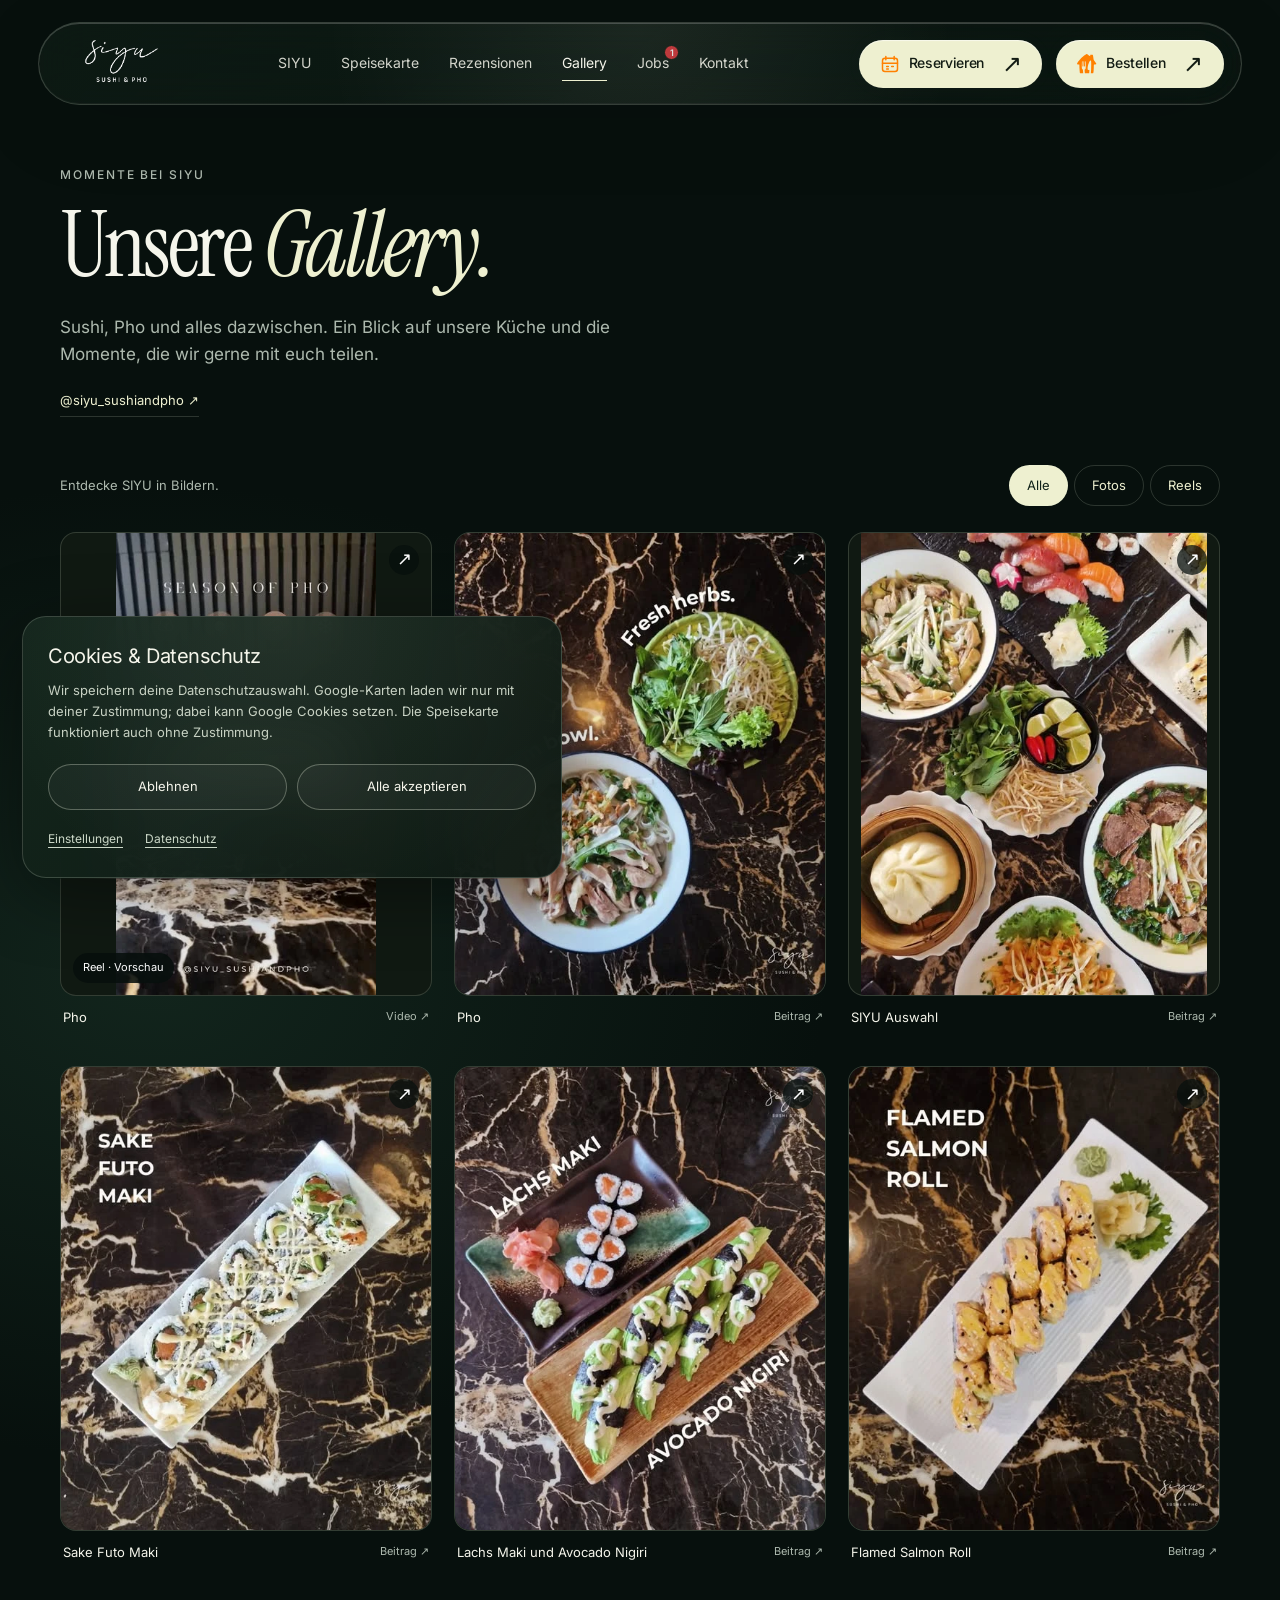
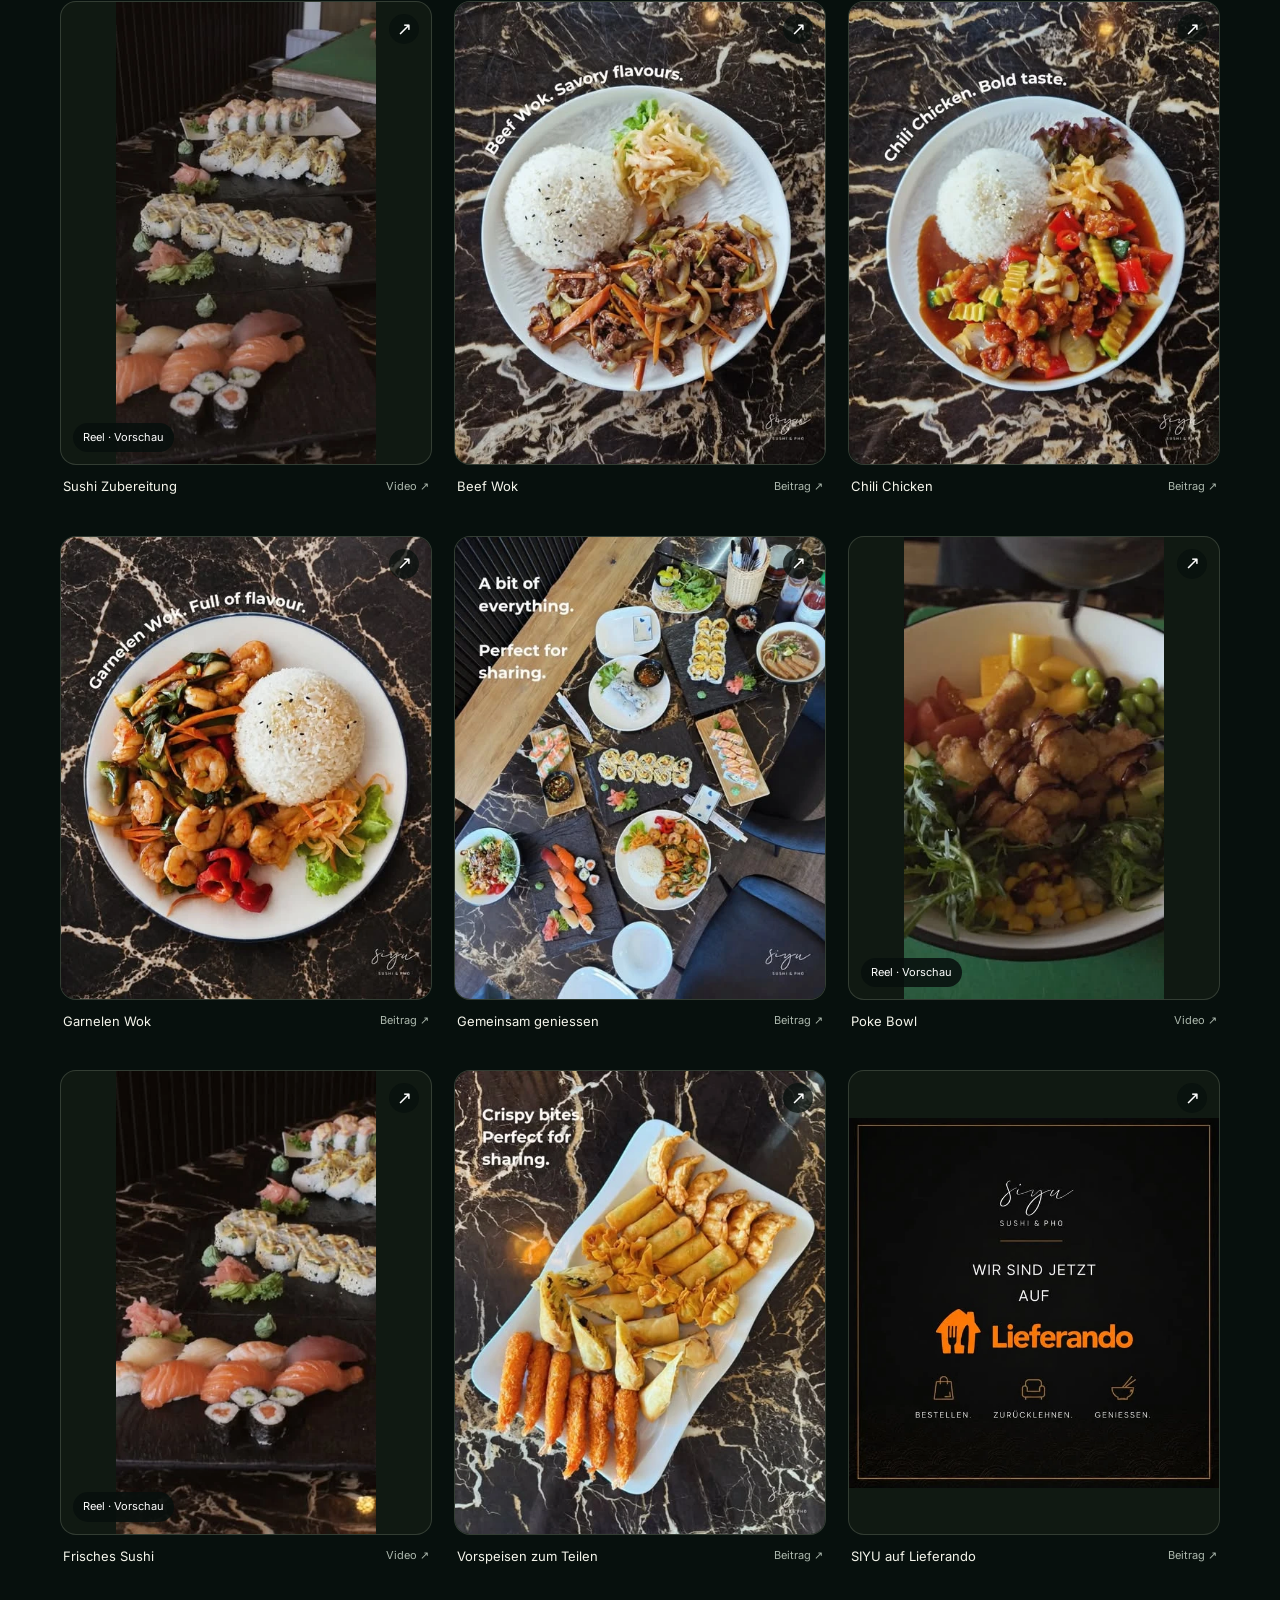
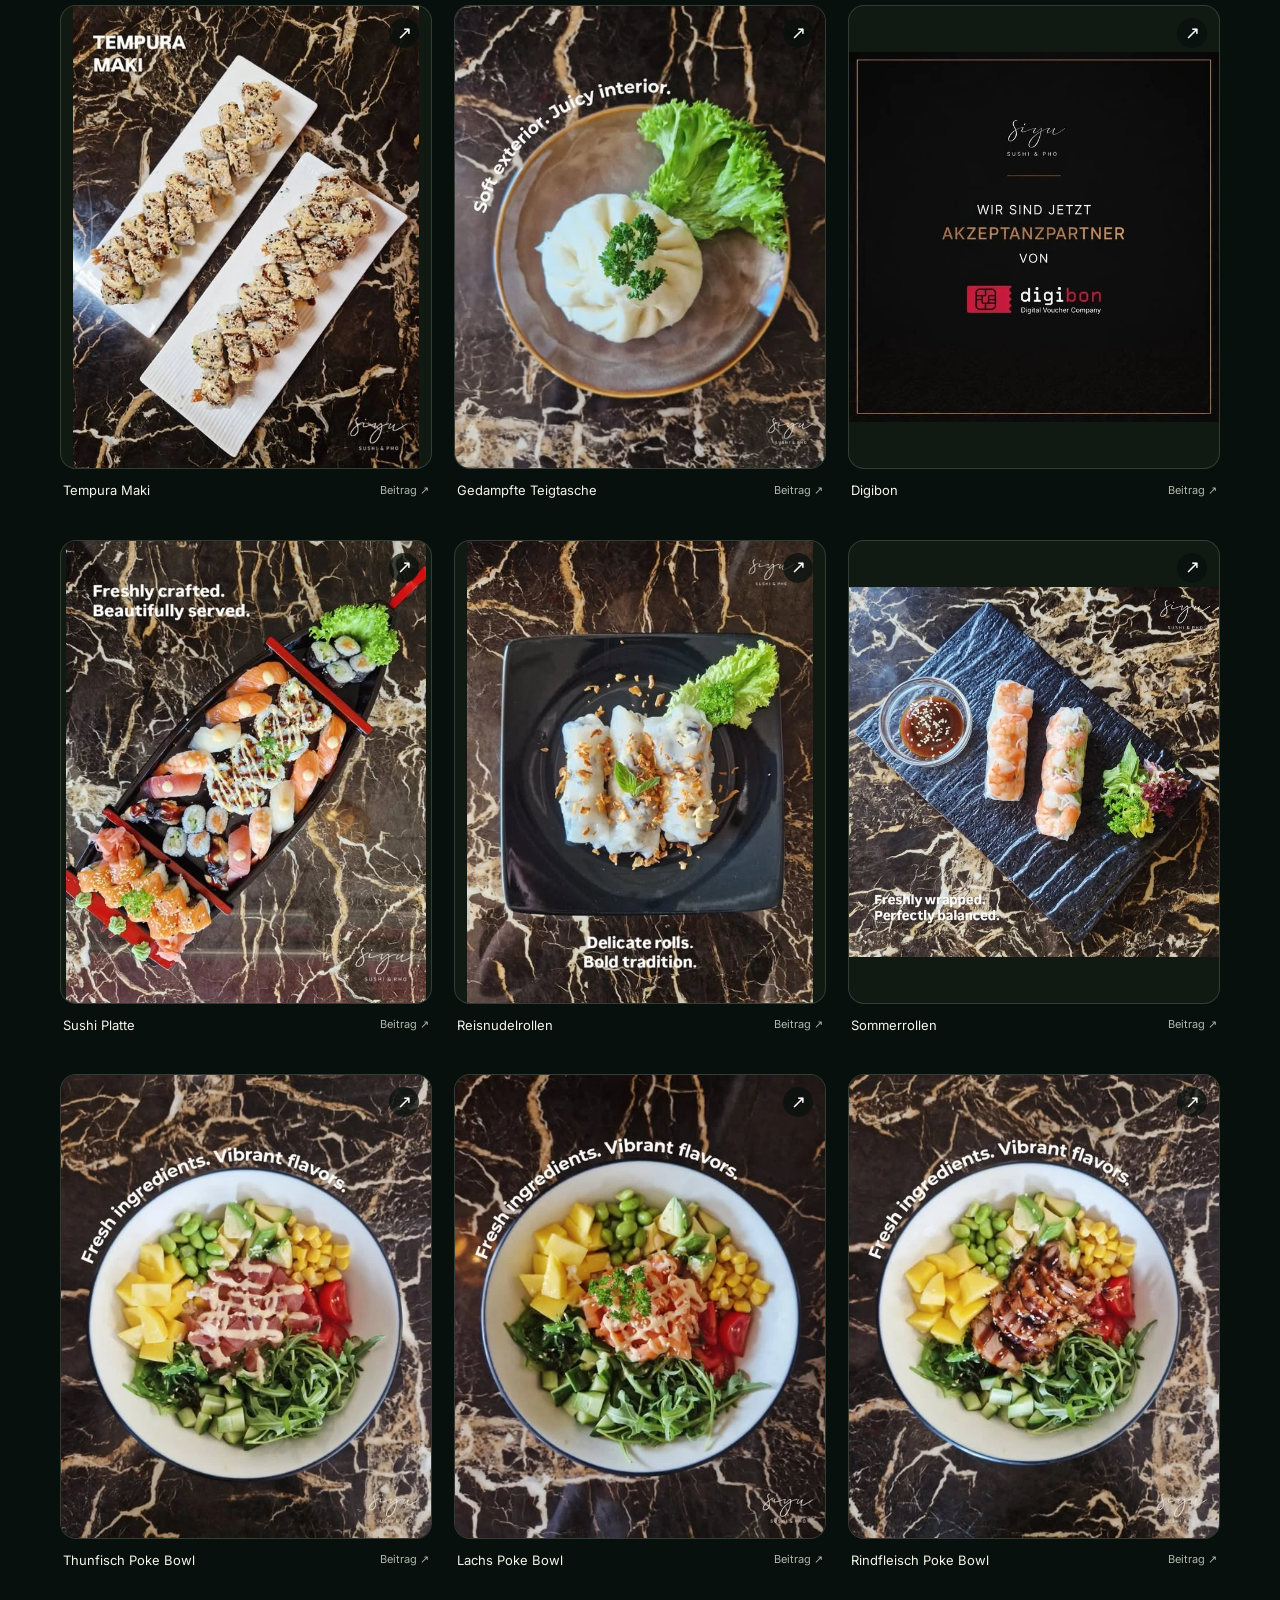
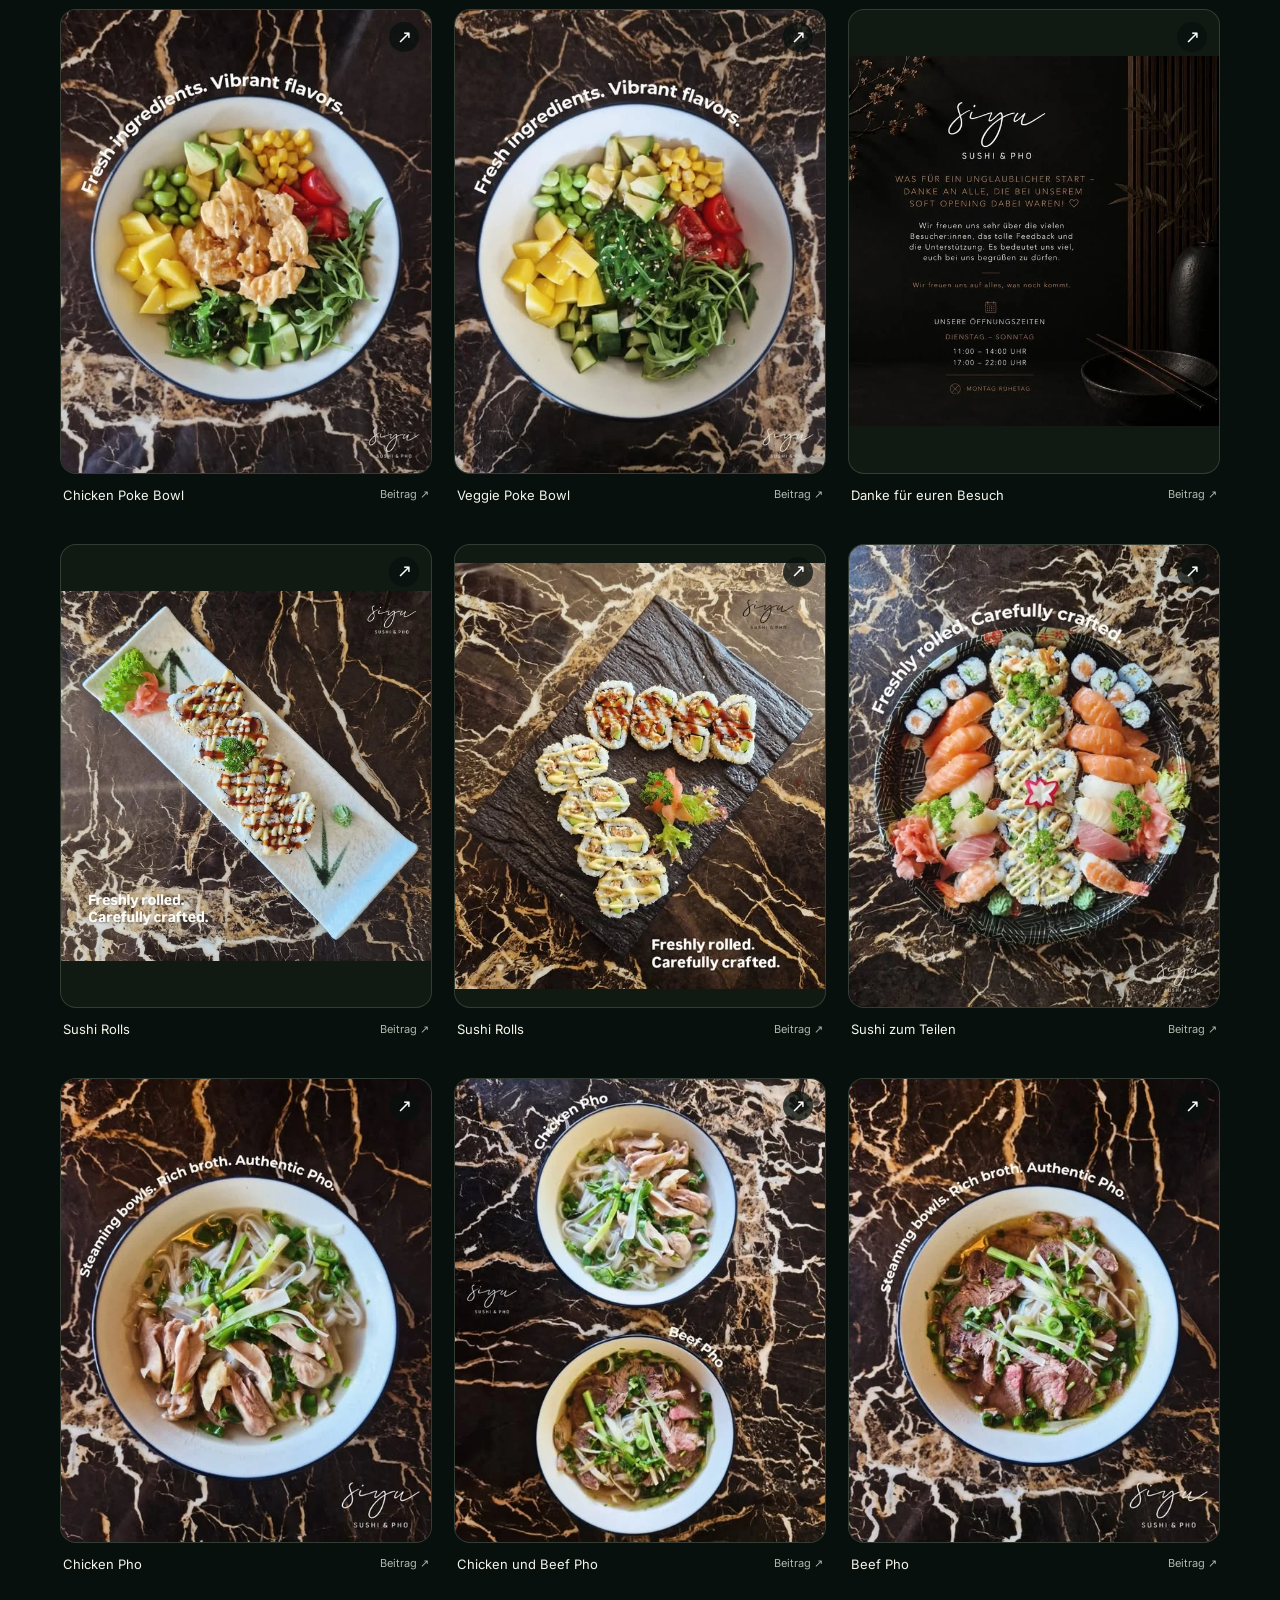
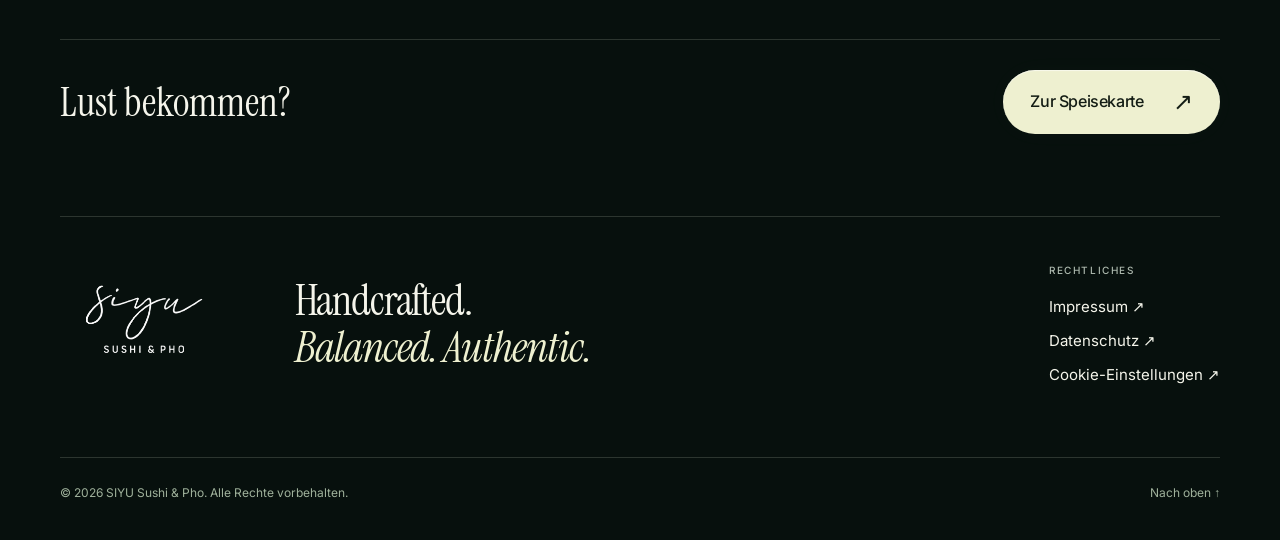
==== commit 09ce578a: "reservier formular eingebaut" ====
--- a/gallery.html
+++ b/gallery.html
@@ -1,4 +1,4 @@
-<!doctype html><html lang="de"><head><meta charset="utf-8"><meta name="viewport" content="width=device-width,initial-scale=1"><meta name="theme-color" content="#08120f"><meta name="description" content="Entdecke SIYU in Bildern: Sushi, Pho, Bowls und Momente aus unserem Restaurant in Höchst."><title>Gallery — SIYU Sushi & Pho</title><link rel="icon" href="favicon.ico" sizes="any"><link rel="icon" type="image/png" sizes="96x96" href="assets/favicon-96.png"><link rel="icon" type="image/png" sizes="192x192" href="assets/favicon-192.png"><link rel="apple-touch-icon" sizes="180x180" href="assets/apple-touch-icon.png"><link rel="stylesheet" href="assets/fonts/fonts.css"><link rel="stylesheet" href="assets/jobs-base.css"><link rel="stylesheet" href="assets/jobs.css"><link rel="stylesheet" href="assets/job-notice.css"><link rel="stylesheet" href="assets/gallery.css"><link rel="canonical" href="https://siyu.at/gallery.html"></head><body class="jobs-page" id="top"><a class="skip" href="#gallery-main">Zum Inhalt</a><header class="header glass"><a href="index.html#home" class="brand" aria-label="SIYU Startseite"><img src="assets/logo.png" alt="SIYU Sushi & Pho" width="640" height="400"></a><nav id="navigation" aria-label="Hauptnavigation"><a href="index.html#about">SIYU</a><a href="index.html#menu">Speisekarte</a><a href="index.html#reviews">Rezensionen</a><a href="gallery.html" aria-current="page">Gallery</a><a href="jobs.html" aria-label="Jobs – 1 offene Stelle"><span class="jobs-nav-label">Jobs<span class="jobs-nav-badge" aria-hidden="true">1</span></span></a><a href="index.html#contact">Kontakt</a></nav><div class="header-actions"><a class="button button-primary compact" href="https://www.lieferando.at/speisekarte/siyu-sushi-pho-6973" target="_blank" rel="noopener"><span class="order-label"><img class="lieferando-icon" src="assets/lieferando.svg" alt="" aria-hidden="true">Bestellen</span><span>↗</span></a><button id="nav-toggle" class="icon-button" aria-label="Menü öffnen" aria-controls="navigation" aria-expanded="false">☰</button></div></header><main id="gallery-main" class="gallery-main wrap"><section class="gallery-heading"><p class="eyebrow">MOMENTE BEI SIYU</p><h1>Unsere <em>Gallery.</em></h1><p>Sushi, Pho und alles dazwischen. Ein Blick auf unsere Küche und die Momente, die wir gerne mit euch teilen.</p><a class="gallery-instagram" href="https://www.instagram.com/siyu_sushiandpho/" target="_blank" rel="noopener">@siyu_sushiandpho ↗</a></section><div class="gallery-toolbar"><p>Entdecke SIYU in Bildern.</p><div role="group" aria-label="Gallery filtern"><button data-gallery-filter="all" aria-pressed="true">Alle</button><button data-gallery-filter="photo" aria-pressed="false">Fotos</button><button data-gallery-filter="reel" aria-pressed="false">Reels</button></div></div><section class="gallery-grid" aria-label="Bilder aus unserem Instagram"><article class="gallery-card" data-kind="reel"><button class="gallery-photo" data-gallery-id="Deep7rkBxEq" aria-label="Pho vergrössern"><img src="assets/gallery/Deep7rkBxEq.webp" width="361" height="640" alt="Pho bei SIYU" loading="lazy" decoding="async"><span class="gallery-zoom" aria-hidden="true">↗</span><span class="gallery-reel">Reel · Vorschau</span></button><div class="gallery-caption"><h2>Pho</h2><a href="https://www.instagram.com/siyu_sushiandpho/reel/Deep7rkBxEq/" target="_blank" rel="noopener" aria-label="Pho auf Instagram ansehen">Video ↗</a></div></article><article class="gallery-card" data-kind="photo"><button class="gallery-photo" data-gallery-id="DeFU2wYNOha" aria-label="Pho vergrössern"><img src="assets/gallery/DeFU2wYNOha.webp" width="512" height="640" alt="Pho bei SIYU" loading="lazy" decoding="async"><span class="gallery-zoom" aria-hidden="true">↗</span></button><div class="gallery-caption"><h2>Pho</h2><a href="https://www.instagram.com/siyu_sushiandpho/p/DeFU2wYNOha/" target="_blank" rel="noopener" aria-label="Pho auf Instagram ansehen">Beitrag ↗</a></div></article><article class="gallery-card" data-kind="photo"><button class="gallery-photo" data-gallery-id="Dd60TIUteFT" aria-label="SIYU Auswahl vergrössern"><img src="assets/gallery/Dd60TIUteFT.webp" width="480" height="640" alt="SIYU Auswahl bei SIYU" loading="lazy" decoding="async"><span class="gallery-zoom" aria-hidden="true">↗</span></button><div class="gallery-caption"><h2>SIYU Auswahl</h2><a href="https://www.instagram.com/siyu_sushiandpho/p/Dd60TIUteFT/" target="_blank" rel="noopener" aria-label="SIYU Auswahl auf Instagram ansehen">Beitrag ↗</a></div></article><article class="gallery-card" data-kind="photo"><button class="gallery-photo" data-gallery-id="DdbWVIfNVp4" aria-label="Sake Futo Maki vergrössern"><img src="assets/gallery/DdbWVIfNVp4.webp" width="512" height="640" alt="Sake Futo Maki bei SIYU" loading="lazy" decoding="async"><span class="gallery-zoom" aria-hidden="true">↗</span></button><div class="gallery-caption"><h2>Sake Futo Maki</h2><a href="https://www.instagram.com/siyu_sushiandpho/p/DdbWVIfNVp4/" target="_blank" rel="noopener" aria-label="Sake Futo Maki auf Instagram ansehen">Beitrag ↗</a></div></article><article class="gallery-card" data-kind="photo"><button class="gallery-photo" data-gallery-id="Dc3Q89KN2XJ" aria-label="Lachs Maki und Avocado Nigiri vergrössern"><img src="assets/gallery/Dc3Q89KN2XJ.webp" width="512" height="640" alt="Lachs Maki und Avocado Nigiri bei SIYU" loading="lazy" decoding="async"><span class="gallery-zoom" aria-hidden="true">↗</span></button><div class="gallery-caption"><h2>Lachs Maki und Avocado Nigiri</h2><a href="https://www.instagram.com/siyu_sushiandpho/p/Dc3Q89KN2XJ/" target="_blank" rel="noopener" aria-label="Lachs Maki und Avocado Nigiri auf Instagram ansehen">Beitrag ↗</a></div></article><article class="gallery-card" data-kind="photo"><button class="gallery-photo" data-gallery-id="Dc3HJbRtaPm" aria-label="Flamed Salmon Roll vergrössern"><img src="assets/gallery/Dc3HJbRtaPm.webp" width="512" height="640" alt="Flamed Salmon Roll bei SIYU" loading="lazy" decoding="async"><span class="gallery-zoom" aria-hidden="true">↗</span></button><div class="gallery-caption"><h2>Flamed Salmon Roll</h2><a href="https://www.instagram.com/siyu_sushiandpho/p/Dc3HJbRtaPm/" target="_blank" rel="noopener" aria-label="Flamed Salmon Roll auf Instagram ansehen">Beitrag ↗</a></div></article><article class="gallery-card" data-kind="reel"><button class="gallery-photo" data-gallery-id="Dcq5E7Bg9dn" aria-label="Sushi Zubereitung vergrössern"><img src="assets/gallery/Dcq5E7Bg9dn.webp" width="361" height="640" alt="Sushi Zubereitung bei SIYU" loading="lazy" decoding="async"><span class="gallery-zoom" aria-hidden="true">↗</span><span class="gallery-reel">Reel · Vorschau</span></button><div class="gallery-caption"><h2>Sushi Zubereitung</h2><a href="https://www.instagram.com/siyu_sushiandpho/reel/Dcq5E7Bg9dn/" target="_blank" rel="noopener" aria-label="Sushi Zubereitung auf Instagram ansehen">Video ↗</a></div></article><article class="gallery-card" data-kind="photo"><button class="gallery-photo" data-gallery-id="Dcd_V5DtJys" aria-label="Beef Wok vergrössern"><img src="assets/gallery/Dcd_V5DtJys.webp" width="512" height="640" alt="Beef Wok bei SIYU" loading="lazy" decoding="async"><span class="gallery-zoom" aria-hidden="true">↗</span></button><div class="gallery-caption"><h2>Beef Wok</h2><a href="https://www.instagram.com/siyu_sushiandpho/p/Dcd_V5DtJys/" target="_blank" rel="noopener" aria-label="Beef Wok auf Instagram ansehen">Beitrag ↗</a></div></article><article class="gallery-card" data-kind="photo"><button class="gallery-photo" data-gallery-id="DcV5ozSNovU" aria-label="Chili Chicken vergrössern"><img src="assets/gallery/DcV5ozSNovU.webp" width="512" height="640" alt="Chili Chicken bei SIYU" loading="lazy" decoding="async"><span class="gallery-zoom" aria-hidden="true">↗</span></button><div class="gallery-caption"><h2>Chili Chicken</h2><a href="https://www.instagram.com/siyu_sushiandpho/p/DcV5ozSNovU/" target="_blank" rel="noopener" aria-label="Chili Chicken auf Instagram ansehen">Beitrag ↗</a></div></article><article class="gallery-card" data-kind="photo"><button class="gallery-photo" data-gallery-id="DcMRcaCtZix" aria-label="Garnelen Wok vergrössern"><img src="assets/gallery/DcMRcaCtZix.webp" width="512" height="640" alt="Garnelen Wok bei SIYU" loading="lazy" decoding="async"><span class="gallery-zoom" aria-hidden="true">↗</span></button><div class="gallery-caption"><h2>Garnelen Wok</h2><a href="https://www.instagram.com/siyu_sushiandpho/p/DcMRcaCtZix/" target="_blank" rel="noopener" aria-label="Garnelen Wok auf Instagram ansehen">Beitrag ↗</a></div></article><article class="gallery-card" data-kind="photo"><button class="gallery-photo" data-gallery-id="Da-nrQ9NAVu" aria-label="Gemeinsam geniessen vergrössern"><img src="assets/gallery/Da-nrQ9NAVu.webp" width="512" height="640" alt="Gemeinsam geniessen bei SIYU" loading="lazy" decoding="async"><span class="gallery-zoom" aria-hidden="true">↗</span></button><div class="gallery-caption"><h2>Gemeinsam geniessen</h2><a href="https://www.instagram.com/siyu_sushiandpho/p/Da-nrQ9NAVu/" target="_blank" rel="noopener" aria-label="Gemeinsam geniessen auf Instagram ansehen">Beitrag ↗</a></div></article><article class="gallery-card" data-kind="reel"><button class="gallery-photo" data-gallery-id="Da998cUA2aF" aria-label="Poke Bowl vergrössern"><img src="assets/gallery/Da998cUA2aF.webp" width="361" height="640" alt="Poke Bowl bei SIYU" loading="lazy" decoding="async"><span class="gallery-zoom" aria-hidden="true">↗</span><span class="gallery-reel">Reel · Vorschau</span></button><div class="gallery-caption"><h2>Poke Bowl</h2><a href="https://www.instagram.com/siyu_sushiandpho/reel/Da998cUA2aF/" target="_blank" rel="noopener" aria-label="Poke Bowl auf Instagram ansehen">Video ↗</a></div></article><article class="gallery-card" data-kind="reel"><button class="gallery-photo" data-gallery-id="Da7T6HdA7AJ" aria-label="Frisches Sushi vergrössern"><img src="assets/gallery/Da7T6HdA7AJ.webp" width="361" height="640" alt="Frisches Sushi bei SIYU" loading="lazy" decoding="async"><span class="gallery-zoom" aria-hidden="true">↗</span><span class="gallery-reel">Reel · Vorschau</span></button><div class="gallery-caption"><h2>Frisches Sushi</h2><a href="https://www.instagram.com/siyu_sushiandpho/reel/Da7T6HdA7AJ/" target="_blank" rel="noopener" aria-label="Frisches Sushi auf Instagram ansehen">Video ↗</a></div></article><article class="gallery-card" data-kind="photo"><button class="gallery-photo" data-gallery-id="DZqZLYhtEUH" aria-label="Vorspeisen zum Teilen vergrössern"><img src="assets/gallery/DZqZLYhtEUH.webp" width="512" height="640" alt="Vorspeisen zum Teilen bei SIYU" loading="lazy" decoding="async"><span class="gallery-zoom" aria-hidden="true">↗</span></button><div class="gallery-caption"><h2>Vorspeisen zum Teilen</h2><a href="https://www.instagram.com/siyu_sushiandpho/p/DZqZLYhtEUH/" target="_blank" rel="noopener" aria-label="Vorspeisen zum Teilen auf Instagram ansehen">Beitrag ↗</a></div></article><article class="gallery-card" data-kind="photo"><button class="gallery-photo" data-gallery-id="DZhk53YNJFI" aria-label="SIYU auf Lieferando vergrössern"><img src="assets/gallery/DZhk53YNJFI.webp" width="640" height="640" alt="SIYU auf Lieferando bei SIYU" loading="lazy" decoding="async"><span class="gallery-zoom" aria-hidden="true">↗</span></button><div class="gallery-caption"><h2>SIYU auf Lieferando</h2><a href="https://www.instagram.com/siyu_sushiandpho/p/DZhk53YNJFI/" target="_blank" rel="noopener" aria-label="SIYU auf Lieferando auf Instagram ansehen">Beitrag ↗</a></div></article><article class="gallery-card" data-kind="photo"><button class="gallery-photo" data-gallery-id="DZRqBPTtESp" aria-label="Tempura Maki vergrössern"><img src="assets/gallery/DZRqBPTtESp.webp" width="480" height="640" alt="Tempura Maki bei SIYU" loading="lazy" decoding="async"><span class="gallery-zoom" aria-hidden="true">↗</span></button><div class="gallery-caption"><h2>Tempura Maki</h2><a href="https://www.instagram.com/siyu_sushiandpho/p/DZRqBPTtESp/" target="_blank" rel="noopener" aria-label="Tempura Maki auf Instagram ansehen">Beitrag ↗</a></div></article><article class="gallery-card" data-kind="photo"><button class="gallery-photo" data-gallery-id="DZPG_WvNgI8" aria-label="Gedampfte Teigtasche vergrössern"><img src="assets/gallery/DZPG_WvNgI8.webp" width="512" height="640" alt="Gedampfte Teigtasche bei SIYU" loading="lazy" decoding="async"><span class="gallery-zoom" aria-hidden="true">↗</span></button><div class="gallery-caption"><h2>Gedampfte Teigtasche</h2><a href="https://www.instagram.com/siyu_sushiandpho/p/DZPG_WvNgI8/" target="_blank" rel="noopener" aria-label="Gedampfte Teigtasche auf Instagram ansehen">Beitrag ↗</a></div></article><article class="gallery-card" data-kind="photo"><button class="gallery-photo" data-gallery-id="DZEqZ6yNOer" aria-label="Digibon vergrössern"><img src="assets/gallery/DZEqZ6yNOer.webp" width="640" height="640" alt="Digibon bei SIYU" loading="lazy" decoding="async"><span class="gallery-zoom" aria-hidden="true">↗</span></button><div class="gallery-caption"><h2>Digibon</h2><a href="https://www.instagram.com/siyu_sushiandpho/p/DZEqZ6yNOer/" target="_blank" rel="noopener" aria-label="Digibon auf Instagram ansehen">Beitrag ↗</a></div></article><article class="gallery-card" data-kind="photo"><button class="gallery-photo" data-gallery-id="DZA7s9utbkr" aria-label="Sushi Platte vergrössern"><img src="assets/gallery/DZA7s9utbkr.webp" width="499" height="640" alt="Sushi Platte bei SIYU" loading="lazy" decoding="async"><span class="gallery-zoom" aria-hidden="true">↗</span></button><div class="gallery-caption"><h2>Sushi Platte</h2><a href="https://www.instagram.com/siyu_sushiandpho/p/DZA7s9utbkr/" target="_blank" rel="noopener" aria-label="Sushi Platte auf Instagram ansehen">Beitrag ↗</a></div></article><article class="gallery-card" data-kind="photo"><button class="gallery-photo" data-gallery-id="DYnKBVZt-cv" aria-label="Reisnudelrollen vergrössern"><img src="assets/gallery/DYnKBVZt-cv.webp" width="480" height="640" alt="Reisnudelrollen bei SIYU" loading="lazy" decoding="async"><span class="gallery-zoom" aria-hidden="true">↗</span></button><div class="gallery-caption"><h2>Reisnudelrollen</h2><a href="https://www.instagram.com/siyu_sushiandpho/p/DYnKBVZt-cv/" target="_blank" rel="noopener" aria-label="Reisnudelrollen auf Instagram ansehen">Beitrag ↗</a></div></article><article class="gallery-card" data-kind="photo"><button class="gallery-photo" data-gallery-id="DYS48CHNLe0" aria-label="Sommerrollen vergrössern"><img src="assets/gallery/DYS48CHNLe0.webp" width="640" height="640" alt="Sommerrollen bei SIYU" loading="lazy" decoding="async"><span class="gallery-zoom" aria-hidden="true">↗</span></button><div class="gallery-caption"><h2>Sommerrollen</h2><a href="https://www.instagram.com/siyu_sushiandpho/p/DYS48CHNLe0/" target="_blank" rel="noopener" aria-label="Sommerrollen auf Instagram ansehen">Beitrag ↗</a></div></article><article class="gallery-card" data-kind="photo"><button class="gallery-photo" data-gallery-id="DYZoju7N83G" aria-label="Thunfisch Poke Bowl vergrössern"><img src="assets/gallery/DYZoju7N83G.webp" width="512" height="640" alt="Thunfisch Poke Bowl bei SIYU" loading="lazy" decoding="async"><span class="gallery-zoom" aria-hidden="true">↗</span></button><div class="gallery-caption"><h2>Thunfisch Poke Bowl</h2><a href="https://www.instagram.com/siyu_sushiandpho/p/DYZoju7N83G/" target="_blank" rel="noopener" aria-label="Thunfisch Poke Bowl auf Instagram ansehen">Beitrag ↗</a></div></article><article class="gallery-card" data-kind="photo"><button class="gallery-photo" data-gallery-id="DYZofUkN6gJ" aria-label="Lachs Poke Bowl vergrössern"><img src="assets/gallery/DYZofUkN6gJ.webp" width="512" height="640" alt="Lachs Poke Bowl bei SIYU" loading="lazy" decoding="async"><span class="gallery-zoom" aria-hidden="true">↗</span></button><div class="gallery-caption"><h2>Lachs Poke Bowl</h2><a href="https://www.instagram.com/siyu_sushiandpho/p/DYZofUkN6gJ/" target="_blank" rel="noopener" aria-label="Lachs Poke Bowl auf Instagram ansehen">Beitrag ↗</a></div></article><article class="gallery-card" data-kind="photo"><button class="gallery-photo" data-gallery-id="DYZoaIht1sh" aria-label="Rindfleisch Poke Bowl vergrössern"><img src="assets/gallery/DYZoaIht1sh.webp" width="512" height="640" alt="Rindfleisch Poke Bowl bei SIYU" loading="lazy" decoding="async"><span class="gallery-zoom" aria-hidden="true">↗</span></button><div class="gallery-caption"><h2>Rindfleisch Poke Bowl</h2><a href="https://www.instagram.com/siyu_sushiandpho/p/DYZoaIht1sh/" target="_blank" rel="noopener" aria-label="Rindfleisch Poke Bowl auf Instagram ansehen">Beitrag ↗</a></div></article><article class="gallery-card" data-kind="photo"><button class="gallery-photo" data-gallery-id="DYZoTuaNtxG" aria-label="Chicken Poke Bowl vergrössern"><img src="assets/gallery/DYZoTuaNtxG.webp" width="512" height="640" alt="Chicken Poke Bowl bei SIYU" loading="lazy" decoding="async"><span class="gallery-zoom" aria-hidden="true">↗</span></button><div class="gallery-caption"><h2>Chicken Poke Bowl</h2><a href="https://www.instagram.com/siyu_sushiandpho/p/DYZoTuaNtxG/" target="_blank" rel="noopener" aria-label="Chicken Poke Bowl auf Instagram ansehen">Beitrag ↗</a></div></article><article class="gallery-card" data-kind="photo"><button class="gallery-photo" data-gallery-id="DYZoKUoNMMm" aria-label="Veggie Poke Bowl vergrössern"><img src="assets/gallery/DYZoKUoNMMm.webp" width="512" height="640" alt="Veggie Poke Bowl bei SIYU" loading="lazy" decoding="async"><span class="gallery-zoom" aria-hidden="true">↗</span></button><div class="gallery-caption"><h2>Veggie Poke Bowl</h2><a href="https://www.instagram.com/siyu_sushiandpho/p/DYZoKUoNMMm/" target="_blank" rel="noopener" aria-label="Veggie Poke Bowl auf Instagram ansehen">Beitrag ↗</a></div></article><article class="gallery-card" data-kind="photo"><button class="gallery-photo" data-gallery-id="DYZjmr2NqR4" aria-label="Danke für euren Besuch vergrössern"><img src="assets/gallery/DYZjmr2NqR4.webp" width="640" height="640" alt="Danke für euren Besuch bei SIYU" loading="lazy" decoding="async"><span class="gallery-zoom" aria-hidden="true">↗</span></button><div class="gallery-caption"><h2>Danke für euren Besuch</h2><a href="https://www.instagram.com/siyu_sushiandpho/p/DYZjmr2NqR4/" target="_blank" rel="noopener" aria-label="Danke für euren Besuch auf Instagram ansehen">Beitrag ↗</a></div></article><article class="gallery-card" data-kind="photo"><button class="gallery-photo" data-gallery-id="DYQSl8uN8Fy" aria-label="Sushi Rolls vergrössern"><img src="assets/gallery/DYQSl8uN8Fy.webp" width="640" height="640" alt="Sushi Rolls bei SIYU" loading="lazy" decoding="async"><span class="gallery-zoom" aria-hidden="true">↗</span></button><div class="gallery-caption"><h2>Sushi Rolls</h2><a href="https://www.instagram.com/siyu_sushiandpho/p/DYQSl8uN8Fy/" target="_blank" rel="noopener" aria-label="Sushi Rolls auf Instagram ansehen">Beitrag ↗</a></div></article><article class="gallery-card" data-kind="photo"><button class="gallery-photo" data-gallery-id="DYQQHcotWG-" aria-label="Sushi Rolls vergrössern"><img src="assets/gallery/DYQQHcotWG-.webp" width="556" height="640" alt="Sushi Rolls bei SIYU" loading="lazy" decoding="async"><span class="gallery-zoom" aria-hidden="true">↗</span></button><div class="gallery-caption"><h2>Sushi Rolls</h2><a href="https://www.instagram.com/siyu_sushiandpho/p/DYQQHcotWG-/" target="_blank" rel="noopener" aria-label="Sushi Rolls auf Instagram ansehen">Beitrag ↗</a></div></article><article class="gallery-card" data-kind="photo"><button class="gallery-photo" data-gallery-id="DYQRqevNhp9" aria-label="Sushi zum Teilen vergrössern"><img src="assets/gallery/DYQRqevNhp9.webp" width="512" height="640" alt="Sushi zum Teilen bei SIYU" loading="lazy" decoding="async"><span class="gallery-zoom" aria-hidden="true">↗</span></button><div class="gallery-caption"><h2>Sushi zum Teilen</h2><a href="https://www.instagram.com/siyu_sushiandpho/p/DYQRqevNhp9/" target="_blank" rel="noopener" aria-label="Sushi zum Teilen auf Instagram ansehen">Beitrag ↗</a></div></article><article class="gallery-card" data-kind="photo"><button class="gallery-photo" data-gallery-id="DYNJwpvDcLN" aria-label="Chicken Pho vergrössern"><img src="assets/gallery/DYNJwpvDcLN.webp" width="512" height="640" alt="Chicken Pho bei SIYU" loading="lazy" decoding="async"><span class="gallery-zoom" aria-hidden="true">↗</span></button><div class="gallery-caption"><h2>Chicken Pho</h2><a href="https://www.instagram.com/siyu_sushiandpho/p/DYNJwpvDcLN/" target="_blank" rel="noopener" aria-label="Chicken Pho auf Instagram ansehen">Beitrag ↗</a></div></article><article class="gallery-card" data-kind="photo"><button class="gallery-photo" data-gallery-id="DYNJogVDRf8" aria-label="Chicken und Beef Pho vergrössern"><img src="assets/gallery/DYNJogVDRf8.webp" width="512" height="640" alt="Chicken und Beef Pho bei SIYU" loading="lazy" decoding="async"><span class="gallery-zoom" aria-hidden="true">↗</span></button><div class="gallery-caption"><h2>Chicken und Beef Pho</h2><a href="https://www.instagram.com/siyu_sushiandpho/p/DYNJogVDRf8/" target="_blank" rel="noopener" aria-label="Chicken und Beef Pho auf Instagram ansehen">Beitrag ↗</a></div></article><article class="gallery-card" data-kind="photo"><button class="gallery-photo" data-gallery-id="DYNJhbmDdfO" aria-label="Beef Pho vergrössern"><img src="assets/gallery/DYNJhbmDdfO.webp" width="512" height="640" alt="Beef Pho bei SIYU" loading="lazy" decoding="async"><span class="gallery-zoom" aria-hidden="true">↗</span></button><div class="gallery-caption"><h2>Beef Pho</h2><a href="https://www.instagram.com/siyu_sushiandpho/p/DYNJhbmDdfO/" target="_blank" rel="noopener" aria-label="Beef Pho auf Instagram ansehen">Beitrag ↗</a></div></article></section><div class="gallery-bottom"><p>Lust bekommen?</p><a class="button button-primary" href="index.html#menu">Zur Speisekarte <span>↗</span></a></div></main><dialog id="gallery-dialog" class="gallery-dialog glass" aria-labelledby="gallery-dialog-title"><button class="dialog-close" data-close aria-label="Bild schliessen">×</button><img id="gallery-dialog-image" alt=""><div class="gallery-dialog-caption"><h2 id="gallery-dialog-title"></h2><a id="gallery-dialog-link" target="_blank" rel="noopener">Auf Instagram ansehen ↗</a></div><div class="gallery-dialog-controls"><button id="gallery-prev" aria-label="Vorheriges Bild">←</button><span id="gallery-position" aria-live="polite"></span><button id="gallery-next" aria-label="Nächstes Bild">→</button></div></dialog><footer class="wrap"><div class="footer-top"><img src="assets/logo.png" alt="SIYU Logo" width="640" height="400"><p>Handcrafted.<br><em>Balanced. Authentic.</em></p><div><span class="eyebrow">RECHTLICHES</span><button data-legal="impressum">Impressum ↗</button><button data-legal="datenschutz">Datenschutz ↗</button><button data-consent-settings>Cookie-Einstellungen ↗</button></div></div><div class="footer-bottom"><p>© 2026 SIYU Sushi & Pho. Alle Rechte vorbehalten.</p><a href="#top">Nach oben ↑</a></div></footer><dialog id="impressum" class="legal-dialog glass"><button class="dialog-close" data-close aria-label="Impressum schliessen">×</button><main><h1>Impressum</h1><div><section><h2>Betreiber</h2><p>SIYU Sushi &amp; Pho<br>Hauptstraße 29<br>6973 Höchst<br>Österreich</p></section><section><h2>Kontaktinformationen</h2><p>Telefon: <a href="tel:+43557872886">+43 5578 72886</a><br><br>Email: <a href="mailto:hello@siyu-restaurant.com">hello@siyu-restaurant.com</a></p></section><section><h2>Verantwortlich für den Inhalt</h2><p>SIYU Sushi &amp; Pho<br>Geschäftsführer: Thi-Oanh Hoang</p></section><section><h2>Haftungsausschluss</h2><p>Die Inhalte dieser Website werden mit größtmöglicher Sorgfalt erstellt. Für die Richtigkeit, Vollständigkeit und Aktualität der Inhalte können wir jedoch keine Gewähr übernehmen. Als Diensteanbieter sind wir für eigene Inhalte auf diesen Seiten verantwortlich.</p></section><section><h2>Haftung für Links</h2><p>Unsere Website enthält Links zu externen Websites. Für den Inhalt dieser externen Seiten sind wir nicht verantwortlich. Der Betreiber der verlinkten Seite ist allein verantwortlich für deren Inhalte.</p></section></div></main></dialog><dialog id="datenschutz" class="legal-dialog glass"><button class="dialog-close" data-close aria-label="Datenschutz schliessen">×</button><main><h1>Datenschutzerklärung</h1><div><section><h2>1. Datenschutz auf einen Blick</h2><p>Die Betreiber dieser Seiten nehmen den Schutz Ihrer persönlichen Daten sehr ernst. Wir behandeln Ihre personenbezogenen Daten vertraulich und entsprechend der gesetzlichen Datenschutzvorschriften sowie dieser Datenschutzerklärung.</p></section><section><h2>2. Allgemeine Hinweise</h2><p>Die folgenden Hinweise geben einen einfachen Überblick darüber, was mit Ihren personenbezogenen Daten geschieht, wenn Sie diese Website besuchen. Personenbezogene Daten sind alle Daten, mit denen Sie persönlich identifiziert werden können.</p></section><section><h2>3. Datenerfassung auf dieser Website</h2><h3>Wer ist verantwortlich für die Datenerfassung?</h3><p>Die Datenverarbeitung auf dieser Website erfolgt durch den Websitebetreiber. Dessen Kontaktdaten können Sie dem Impressum dieser Website entnehmen.</p><h3>Wie erfassen wir Ihre Daten?</h3><p>Ihre Daten werden zum einen dadurch erhoben, dass Sie uns diese mitteilen. Hierbei kann es sich z. B. um Daten handeln, die Sie in ein Kontaktformular eingeben.</p><h3>Wofür nutzen wir Ihre Daten?</h3><p>Ein Teil der Daten wird erhoben, um eine fehlerfreie Bereitstellung der Website zu gewährleisten. Andere Daten können zur Analyse Ihres Nutzerverhaltens verwendet werden.</p></section><section><h2>4. Ihre Rechte</h2><p>Sie haben das Recht, jederzeit Auskunft über die bezüglich Ihrer Person gespeicherten Daten zu erhalten. Sie haben außerdem das Recht, die Berichtigung, Sperrung oder Löschung dieser Daten zu verlangen.</p></section><section><h2>5. Kontakt</h2><p>Sollten Sie Fragen zum Datenschutz haben, kontaktieren Sie uns bitte unter:<br>SIYU Sushi &amp; Pho<br>Hauptstraße 29<br>6973 Höchst<br>Email: <a href="mailto:hello@siyu-restaurant.com">hello@siyu-restaurant.com</a><br>Telefon: <a href="tel:+43557872886">+43 5578 72886</a></p></section><section><h2>6. Externe Karten und Datenschutzeinstellungen</h2><p>Google Maps wird nur nach Ihrer Zustimmung zu externen Medien geladen. Dabei werden Verbindungsdaten wie die IP-Adresse an Google übermittelt; Google kann Cookies oder ähnliche Speichertechniken einsetzen. Ohne Zustimmung können Sie die Website und die Speisekarte weiterhin nutzen. Links zu Google, Instagram und Lieferando führen beim Anklicken zu den jeweiligen externen Anbietern.</p><p>Ihre Zustimmung oder Ablehnung wird für 180 Tage im lokalen Speicher Ihres Browsers (Local Storage) unter „siyu-privacy-v1“ gespeichert. Sie können Ihre Auswahl jederzeit über „Cookie-Einstellungen“ im Seitenfuss ändern oder widerrufen. Bei einem Widerruf werden die eingebetteten Karten entfernt und nicht erneut geladen. Bereits vom Anbieter gesetzte Cookies können Sie in Ihrem Browser löschen.</p><p>Schriftarten, Speisenbilder und das Hintergrundvideo werden von dieser Website bereitgestellt. Die Website bindet keine Analyse- oder Werbetracker ein.</p></section><section><h2>7. Bewerbungen</h2><p>Wenn du dich über unser Jobs-Formular bewirbst, werden deine Kontaktdaten, Angaben zur Bewerbung und ausgewählten PDF-Dateien über FormSubmit an hello@siyu-restaurant.com übermittelt. Der Dienst wird erst beim Absenden aufgerufen. FormSubmit hält Formularinhalte laut eigener Dokumentation für 30 Tage vor; hochgeladene Dateien sind nicht über dessen Archiv abrufbar. Auf der Versandseite kann eine Sicherheitsabfrage von Google reCAPTCHA erscheinen. Alternativ kannst du deine Bewerbung direkt per E-Mail senden. Bei Fragen zu deinen Bewerbungsdaten oder einem Löschwunsch erreichst du SIYU unter hello@siyu-restaurant.com. Weitere Informationen: <a href="https://formsubmit.co/privacy.pdf" target="_blank" rel="noopener">Datenschutzhinweise von FormSubmit</a>.</p></section></div></main></dialog><aside id="consent-banner" class="consent-banner glass" role="region" aria-labelledby="consent-title" hidden><h2 id="consent-title">Cookies &amp; Datenschutz</h2><p>Wir speichern deine Datenschutzauswahl. Google-Karten laden wir nur mit deiner Zustimmung; dabei kann Google Cookies setzen. Die Speisekarte funktioniert auch ohne Zustimmung.</p><div class="consent-actions"><button data-consent-reject>Ablehnen</button><button data-consent-accept>Alle akzeptieren</button></div><div class="consent-links"><button data-consent-settings>Einstellungen</button><button data-legal="datenschutz">Datenschutz</button></div></aside><dialog id="consent-dialog" class="consent-dialog glass" aria-labelledby="consent-settings-title"><button class="dialog-close" data-close aria-label="Datenschutzeinstellungen schliessen">×</button><h2 id="consent-settings-title">Deine Einstellungen.</h2><p>Du entscheidest, welche externen Inhalte geladen werden. Deine Auswahl kannst du jederzeit im Seitenfuss ändern.</p><div class="consent-option"><div><strong>Technisch notwendig</strong><p>Speichert deine Zustimmung oder Ablehnung für 180 Tage im Browser.</p></div><span>Immer aktiv</span></div><label class="consent-option" for="consent-media"><div><strong>Externe Medien · Google Maps</strong><p>Erlaubt die eingebetteten Karten. Google erhält Verbindungsdaten und kann Cookies setzen.</p></div><input type="checkbox" id="consent-media"></label><button id="consent-save" class="button button-primary consent-save">Auswahl speichern</button><div class="consent-actions"><button data-consent-reject>Alles ablehnen</button><button data-consent-accept>Alles akzeptieren</button></div></dialog><script>(()=>{'use strict';
+<!doctype html><html lang="de"><head><meta charset="utf-8"><meta name="viewport" content="width=device-width,initial-scale=1"><meta name="theme-color" content="#08120f"><meta name="description" content="Entdecke SIYU in Bildern: Sushi, Pho, Bowls und Momente aus unserem Restaurant in Höchst."><title>Gallery — SIYU Sushi & Pho</title><link rel="icon" href="favicon.ico" sizes="any"><link rel="icon" type="image/png" sizes="96x96" href="assets/favicon-96.png"><link rel="icon" type="image/png" sizes="192x192" href="assets/favicon-192.png"><link rel="apple-touch-icon" sizes="180x180" href="assets/apple-touch-icon.png"><link rel="stylesheet" href="assets/fonts/fonts.css"><link rel="stylesheet" href="assets/jobs-base.css"><link rel="stylesheet" href="assets/jobs.css"><link rel="stylesheet" href="assets/job-notice.css"><link rel="stylesheet" href="assets/gallery.css"><link rel="canonical" href="https://siyu.at/gallery.html"><link rel="stylesheet" href="assets/reservation.css"></head><body class="jobs-page" id="top"><a class="skip" href="#gallery-main">Zum Inhalt</a><header class="header glass"><a href="index.html#home" class="brand" aria-label="SIYU Startseite"><img src="assets/logo.png" alt="SIYU Sushi & Pho" width="640" height="400"></a><nav id="navigation" aria-label="Hauptnavigation"><a href="index.html#about">SIYU</a><a href="index.html#menu">Speisekarte</a><a href="index.html#reviews">Rezensionen</a><a href="gallery.html" aria-current="page">Gallery</a><a href="jobs.html" aria-label="Jobs – 1 offene Stelle"><span class="jobs-nav-label">Jobs<span class="jobs-nav-badge" aria-hidden="true">1</span></span></a><a href="index.html#contact">Kontakt</a></nav><div class="header-actions"><a class="button button-primary compact reserve-button" href="reservieren.html"><span class="order-label"><svg class="calendar-icon" viewBox="0 0 24 24" fill="none" stroke="currentColor" stroke-width="1.8" stroke-linecap="round" stroke-linejoin="round" aria-hidden="true"><rect x="3" y="5" width="18" height="16" rx="3"/><path d="M7 3v4M17 3v4M3 11h18"/><path d="M8 15h2M14 15h2M8 18h2"/></svg>Reservieren</span><span aria-hidden="true">↗</span></a><a class="button button-primary compact" href="https://www.lieferando.at/speisekarte/siyu-sushi-pho-6973" target="_blank" rel="noopener"><span class="order-label"><img class="lieferando-icon" src="assets/lieferando.svg" alt="" aria-hidden="true">Bestellen</span><span>↗</span></a><button id="nav-toggle" class="icon-button" aria-label="Menü öffnen" aria-controls="navigation" aria-expanded="false">☰</button></div></header><main id="gallery-main" class="gallery-main wrap"><section class="gallery-heading"><p class="eyebrow">MOMENTE BEI SIYU</p><h1>Unsere <em>Gallery.</em></h1><p>Sushi, Pho und alles dazwischen. Ein Blick auf unsere Küche und die Momente, die wir gerne mit euch teilen.</p><a class="gallery-instagram" href="https://www.instagram.com/siyu_sushiandpho/" target="_blank" rel="noopener">@siyu_sushiandpho ↗</a></section><div class="gallery-toolbar"><p>Entdecke SIYU in Bildern.</p><div role="group" aria-label="Gallery filtern"><button data-gallery-filter="all" aria-pressed="true">Alle</button><button data-gallery-filter="photo" aria-pressed="false">Fotos</button><button data-gallery-filter="reel" aria-pressed="false">Reels</button></div></div><section class="gallery-grid" aria-label="Bilder aus unserem Instagram"><article class="gallery-card" data-kind="reel"><button class="gallery-photo" data-gallery-id="Deep7rkBxEq" aria-label="Pho vergrössern"><img src="assets/gallery/Deep7rkBxEq.webp" width="361" height="640" alt="Pho bei SIYU" loading="lazy" decoding="async"><span class="gallery-zoom" aria-hidden="true">↗</span><span class="gallery-reel">Reel · Vorschau</span></button><div class="gallery-caption"><h2>Pho</h2><a href="https://www.instagram.com/siyu_sushiandpho/reel/Deep7rkBxEq/" target="_blank" rel="noopener" aria-label="Pho auf Instagram ansehen">Video ↗</a></div></article><article class="gallery-card" data-kind="photo"><button class="gallery-photo" data-gallery-id="DeFU2wYNOha" aria-label="Pho vergrössern"><img src="assets/gallery/DeFU2wYNOha.webp" width="512" height="640" alt="Pho bei SIYU" loading="lazy" decoding="async"><span class="gallery-zoom" aria-hidden="true">↗</span></button><div class="gallery-caption"><h2>Pho</h2><a href="https://www.instagram.com/siyu_sushiandpho/p/DeFU2wYNOha/" target="_blank" rel="noopener" aria-label="Pho auf Instagram ansehen">Beitrag ↗</a></div></article><article class="gallery-card" data-kind="photo"><button class="gallery-photo" data-gallery-id="Dd60TIUteFT" aria-label="SIYU Auswahl vergrössern"><img src="assets/gallery/Dd60TIUteFT.webp" width="480" height="640" alt="SIYU Auswahl bei SIYU" loading="lazy" decoding="async"><span class="gallery-zoom" aria-hidden="true">↗</span></button><div class="gallery-caption"><h2>SIYU Auswahl</h2><a href="https://www.instagram.com/siyu_sushiandpho/p/Dd60TIUteFT/" target="_blank" rel="noopener" aria-label="SIYU Auswahl auf Instagram ansehen">Beitrag ↗</a></div></article><article class="gallery-card" data-kind="photo"><button class="gallery-photo" data-gallery-id="DdbWVIfNVp4" aria-label="Sake Futo Maki vergrössern"><img src="assets/gallery/DdbWVIfNVp4.webp" width="512" height="640" alt="Sake Futo Maki bei SIYU" loading="lazy" decoding="async"><span class="gallery-zoom" aria-hidden="true">↗</span></button><div class="gallery-caption"><h2>Sake Futo Maki</h2><a href="https://www.instagram.com/siyu_sushiandpho/p/DdbWVIfNVp4/" target="_blank" rel="noopener" aria-label="Sake Futo Maki auf Instagram ansehen">Beitrag ↗</a></div></article><article class="gallery-card" data-kind="photo"><button class="gallery-photo" data-gallery-id="Dc3Q89KN2XJ" aria-label="Lachs Maki und Avocado Nigiri vergrössern"><img src="assets/gallery/Dc3Q89KN2XJ.webp" width="512" height="640" alt="Lachs Maki und Avocado Nigiri bei SIYU" loading="lazy" decoding="async"><span class="gallery-zoom" aria-hidden="true">↗</span></button><div class="gallery-caption"><h2>Lachs Maki und Avocado Nigiri</h2><a href="https://www.instagram.com/siyu_sushiandpho/p/Dc3Q89KN2XJ/" target="_blank" rel="noopener" aria-label="Lachs Maki und Avocado Nigiri auf Instagram ansehen">Beitrag ↗</a></div></article><article class="gallery-card" data-kind="photo"><button class="gallery-photo" data-gallery-id="Dc3HJbRtaPm" aria-label="Flamed Salmon Roll vergrössern"><img src="assets/gallery/Dc3HJbRtaPm.webp" width="512" height="640" alt="Flamed Salmon Roll bei SIYU" loading="lazy" decoding="async"><span class="gallery-zoom" aria-hidden="true">↗</span></button><div class="gallery-caption"><h2>Flamed Salmon Roll</h2><a href="https://www.instagram.com/siyu_sushiandpho/p/Dc3HJbRtaPm/" target="_blank" rel="noopener" aria-label="Flamed Salmon Roll auf Instagram ansehen">Beitrag ↗</a></div></article><article class="gallery-card" data-kind="reel"><button class="gallery-photo" data-gallery-id="Dcq5E7Bg9dn" aria-label="Sushi Zubereitung vergrössern"><img src="assets/gallery/Dcq5E7Bg9dn.webp" width="361" height="640" alt="Sushi Zubereitung bei SIYU" loading="lazy" decoding="async"><span class="gallery-zoom" aria-hidden="true">↗</span><span class="gallery-reel">Reel · Vorschau</span></button><div class="gallery-caption"><h2>Sushi Zubereitung</h2><a href="https://www.instagram.com/siyu_sushiandpho/reel/Dcq5E7Bg9dn/" target="_blank" rel="noopener" aria-label="Sushi Zubereitung auf Instagram ansehen">Video ↗</a></div></article><article class="gallery-card" data-kind="photo"><button class="gallery-photo" data-gallery-id="Dcd_V5DtJys" aria-label="Beef Wok vergrössern"><img src="assets/gallery/Dcd_V5DtJys.webp" width="512" height="640" alt="Beef Wok bei SIYU" loading="lazy" decoding="async"><span class="gallery-zoom" aria-hidden="true">↗</span></button><div class="gallery-caption"><h2>Beef Wok</h2><a href="https://www.instagram.com/siyu_sushiandpho/p/Dcd_V5DtJys/" target="_blank" rel="noopener" aria-label="Beef Wok auf Instagram ansehen">Beitrag ↗</a></div></article><article class="gallery-card" data-kind="photo"><button class="gallery-photo" data-gallery-id="DcV5ozSNovU" aria-label="Chili Chicken vergrössern"><img src="assets/gallery/DcV5ozSNovU.webp" width="512" height="640" alt="Chili Chicken bei SIYU" loading="lazy" decoding="async"><span class="gallery-zoom" aria-hidden="true">↗</span></button><div class="gallery-caption"><h2>Chili Chicken</h2><a href="https://www.instagram.com/siyu_sushiandpho/p/DcV5ozSNovU/" target="_blank" rel="noopener" aria-label="Chili Chicken auf Instagram ansehen">Beitrag ↗</a></div></article><article class="gallery-card" data-kind="photo"><button class="gallery-photo" data-gallery-id="DcMRcaCtZix" aria-label="Garnelen Wok vergrössern"><img src="assets/gallery/DcMRcaCtZix.webp" width="512" height="640" alt="Garnelen Wok bei SIYU" loading="lazy" decoding="async"><span class="gallery-zoom" aria-hidden="true">↗</span></button><div class="gallery-caption"><h2>Garnelen Wok</h2><a href="https://www.instagram.com/siyu_sushiandpho/p/DcMRcaCtZix/" target="_blank" rel="noopener" aria-label="Garnelen Wok auf Instagram ansehen">Beitrag ↗</a></div></article><article class="gallery-card" data-kind="photo"><button class="gallery-photo" data-gallery-id="Da-nrQ9NAVu" aria-label="Gemeinsam geniessen vergrössern"><img src="assets/gallery/Da-nrQ9NAVu.webp" width="512" height="640" alt="Gemeinsam geniessen bei SIYU" loading="lazy" decoding="async"><span class="gallery-zoom" aria-hidden="true">↗</span></button><div class="gallery-caption"><h2>Gemeinsam geniessen</h2><a href="https://www.instagram.com/siyu_sushiandpho/p/Da-nrQ9NAVu/" target="_blank" rel="noopener" aria-label="Gemeinsam geniessen auf Instagram ansehen">Beitrag ↗</a></div></article><article class="gallery-card" data-kind="reel"><button class="gallery-photo" data-gallery-id="Da998cUA2aF" aria-label="Poke Bowl vergrössern"><img src="assets/gallery/Da998cUA2aF.webp" width="361" height="640" alt="Poke Bowl bei SIYU" loading="lazy" decoding="async"><span class="gallery-zoom" aria-hidden="true">↗</span><span class="gallery-reel">Reel · Vorschau</span></button><div class="gallery-caption"><h2>Poke Bowl</h2><a href="https://www.instagram.com/siyu_sushiandpho/reel/Da998cUA2aF/" target="_blank" rel="noopener" aria-label="Poke Bowl auf Instagram ansehen">Video ↗</a></div></article><article class="gallery-card" data-kind="reel"><button class="gallery-photo" data-gallery-id="Da7T6HdA7AJ" aria-label="Frisches Sushi vergrössern"><img src="assets/gallery/Da7T6HdA7AJ.webp" width="361" height="640" alt="Frisches Sushi bei SIYU" loading="lazy" decoding="async"><span class="gallery-zoom" aria-hidden="true">↗</span><span class="gallery-reel">Reel · Vorschau</span></button><div class="gallery-caption"><h2>Frisches Sushi</h2><a href="https://www.instagram.com/siyu_sushiandpho/reel/Da7T6HdA7AJ/" target="_blank" rel="noopener" aria-label="Frisches Sushi auf Instagram ansehen">Video ↗</a></div></article><article class="gallery-card" data-kind="photo"><button class="gallery-photo" data-gallery-id="DZqZLYhtEUH" aria-label="Vorspeisen zum Teilen vergrössern"><img src="assets/gallery/DZqZLYhtEUH.webp" width="512" height="640" alt="Vorspeisen zum Teilen bei SIYU" loading="lazy" decoding="async"><span class="gallery-zoom" aria-hidden="true">↗</span></button><div class="gallery-caption"><h2>Vorspeisen zum Teilen</h2><a href="https://www.instagram.com/siyu_sushiandpho/p/DZqZLYhtEUH/" target="_blank" rel="noopener" aria-label="Vorspeisen zum Teilen auf Instagram ansehen">Beitrag ↗</a></div></article><article class="gallery-card" data-kind="photo"><button class="gallery-photo" data-gallery-id="DZhk53YNJFI" aria-label="SIYU auf Lieferando vergrössern"><img src="assets/gallery/DZhk53YNJFI.webp" width="640" height="640" alt="SIYU auf Lieferando bei SIYU" loading="lazy" decoding="async"><span class="gallery-zoom" aria-hidden="true">↗</span></button><div class="gallery-caption"><h2>SIYU auf Lieferando</h2><a href="https://www.instagram.com/siyu_sushiandpho/p/DZhk53YNJFI/" target="_blank" rel="noopener" aria-label="SIYU auf Lieferando auf Instagram ansehen">Beitrag ↗</a></div></article><article class="gallery-card" data-kind="photo"><button class="gallery-photo" data-gallery-id="DZRqBPTtESp" aria-label="Tempura Maki vergrössern"><img src="assets/gallery/DZRqBPTtESp.webp" width="480" height="640" alt="Tempura Maki bei SIYU" loading="lazy" decoding="async"><span class="gallery-zoom" aria-hidden="true">↗</span></button><div class="gallery-caption"><h2>Tempura Maki</h2><a href="https://www.instagram.com/siyu_sushiandpho/p/DZRqBPTtESp/" target="_blank" rel="noopener" aria-label="Tempura Maki auf Instagram ansehen">Beitrag ↗</a></div></article><article class="gallery-card" data-kind="photo"><button class="gallery-photo" data-gallery-id="DZPG_WvNgI8" aria-label="Gedampfte Teigtasche vergrössern"><img src="assets/gallery/DZPG_WvNgI8.webp" width="512" height="640" alt="Gedampfte Teigtasche bei SIYU" loading="lazy" decoding="async"><span class="gallery-zoom" aria-hidden="true">↗</span></button><div class="gallery-caption"><h2>Gedampfte Teigtasche</h2><a href="https://www.instagram.com/siyu_sushiandpho/p/DZPG_WvNgI8/" target="_blank" rel="noopener" aria-label="Gedampfte Teigtasche auf Instagram ansehen">Beitrag ↗</a></div></article><article class="gallery-card" data-kind="photo"><button class="gallery-photo" data-gallery-id="DZEqZ6yNOer" aria-label="Digibon vergrössern"><img src="assets/gallery/DZEqZ6yNOer.webp" width="640" height="640" alt="Digibon bei SIYU" loading="lazy" decoding="async"><span class="gallery-zoom" aria-hidden="true">↗</span></button><div class="gallery-caption"><h2>Digibon</h2><a href="https://www.instagram.com/siyu_sushiandpho/p/DZEqZ6yNOer/" target="_blank" rel="noopener" aria-label="Digibon auf Instagram ansehen">Beitrag ↗</a></div></article><article class="gallery-card" data-kind="photo"><button class="gallery-photo" data-gallery-id="DZA7s9utbkr" aria-label="Sushi Platte vergrössern"><img src="assets/gallery/DZA7s9utbkr.webp" width="499" height="640" alt="Sushi Platte bei SIYU" loading="lazy" decoding="async"><span class="gallery-zoom" aria-hidden="true">↗</span></button><div class="gallery-caption"><h2>Sushi Platte</h2><a href="https://www.instagram.com/siyu_sushiandpho/p/DZA7s9utbkr/" target="_blank" rel="noopener" aria-label="Sushi Platte auf Instagram ansehen">Beitrag ↗</a></div></article><article class="gallery-card" data-kind="photo"><button class="gallery-photo" data-gallery-id="DYnKBVZt-cv" aria-label="Reisnudelrollen vergrössern"><img src="assets/gallery/DYnKBVZt-cv.webp" width="480" height="640" alt="Reisnudelrollen bei SIYU" loading="lazy" decoding="async"><span class="gallery-zoom" aria-hidden="true">↗</span></button><div class="gallery-caption"><h2>Reisnudelrollen</h2><a href="https://www.instagram.com/siyu_sushiandpho/p/DYnKBVZt-cv/" target="_blank" rel="noopener" aria-label="Reisnudelrollen auf Instagram ansehen">Beitrag ↗</a></div></article><article class="gallery-card" data-kind="photo"><button class="gallery-photo" data-gallery-id="DYS48CHNLe0" aria-label="Sommerrollen vergrössern"><img src="assets/gallery/DYS48CHNLe0.webp" width="640" height="640" alt="Sommerrollen bei SIYU" loading="lazy" decoding="async"><span class="gallery-zoom" aria-hidden="true">↗</span></button><div class="gallery-caption"><h2>Sommerrollen</h2><a href="https://www.instagram.com/siyu_sushiandpho/p/DYS48CHNLe0/" target="_blank" rel="noopener" aria-label="Sommerrollen auf Instagram ansehen">Beitrag ↗</a></div></article><article class="gallery-card" data-kind="photo"><button class="gallery-photo" data-gallery-id="DYZoju7N83G" aria-label="Thunfisch Poke Bowl vergrössern"><img src="assets/gallery/DYZoju7N83G.webp" width="512" height="640" alt="Thunfisch Poke Bowl bei SIYU" loading="lazy" decoding="async"><span class="gallery-zoom" aria-hidden="true">↗</span></button><div class="gallery-caption"><h2>Thunfisch Poke Bowl</h2><a href="https://www.instagram.com/siyu_sushiandpho/p/DYZoju7N83G/" target="_blank" rel="noopener" aria-label="Thunfisch Poke Bowl auf Instagram ansehen">Beitrag ↗</a></div></article><article class="gallery-card" data-kind="photo"><button class="gallery-photo" data-gallery-id="DYZofUkN6gJ" aria-label="Lachs Poke Bowl vergrössern"><img src="assets/gallery/DYZofUkN6gJ.webp" width="512" height="640" alt="Lachs Poke Bowl bei SIYU" loading="lazy" decoding="async"><span class="gallery-zoom" aria-hidden="true">↗</span></button><div class="gallery-caption"><h2>Lachs Poke Bowl</h2><a href="https://www.instagram.com/siyu_sushiandpho/p/DYZofUkN6gJ/" target="_blank" rel="noopener" aria-label="Lachs Poke Bowl auf Instagram ansehen">Beitrag ↗</a></div></article><article class="gallery-card" data-kind="photo"><button class="gallery-photo" data-gallery-id="DYZoaIht1sh" aria-label="Rindfleisch Poke Bowl vergrössern"><img src="assets/gallery/DYZoaIht1sh.webp" width="512" height="640" alt="Rindfleisch Poke Bowl bei SIYU" loading="lazy" decoding="async"><span class="gallery-zoom" aria-hidden="true">↗</span></button><div class="gallery-caption"><h2>Rindfleisch Poke Bowl</h2><a href="https://www.instagram.com/siyu_sushiandpho/p/DYZoaIht1sh/" target="_blank" rel="noopener" aria-label="Rindfleisch Poke Bowl auf Instagram ansehen">Beitrag ↗</a></div></article><article class="gallery-card" data-kind="photo"><button class="gallery-photo" data-gallery-id="DYZoTuaNtxG" aria-label="Chicken Poke Bowl vergrössern"><img src="assets/gallery/DYZoTuaNtxG.webp" width="512" height="640" alt="Chicken Poke Bowl bei SIYU" loading="lazy" decoding="async"><span class="gallery-zoom" aria-hidden="true">↗</span></button><div class="gallery-caption"><h2>Chicken Poke Bowl</h2><a href="https://www.instagram.com/siyu_sushiandpho/p/DYZoTuaNtxG/" target="_blank" rel="noopener" aria-label="Chicken Poke Bowl auf Instagram ansehen">Beitrag ↗</a></div></article><article class="gallery-card" data-kind="photo"><button class="gallery-photo" data-gallery-id="DYZoKUoNMMm" aria-label="Veggie Poke Bowl vergrössern"><img src="assets/gallery/DYZoKUoNMMm.webp" width="512" height="640" alt="Veggie Poke Bowl bei SIYU" loading="lazy" decoding="async"><span class="gallery-zoom" aria-hidden="true">↗</span></button><div class="gallery-caption"><h2>Veggie Poke Bowl</h2><a href="https://www.instagram.com/siyu_sushiandpho/p/DYZoKUoNMMm/" target="_blank" rel="noopener" aria-label="Veggie Poke Bowl auf Instagram ansehen">Beitrag ↗</a></div></article><article class="gallery-card" data-kind="photo"><button class="gallery-photo" data-gallery-id="DYZjmr2NqR4" aria-label="Danke für euren Besuch vergrössern"><img src="assets/gallery/DYZjmr2NqR4.webp" width="640" height="640" alt="Danke für euren Besuch bei SIYU" loading="lazy" decoding="async"><span class="gallery-zoom" aria-hidden="true">↗</span></button><div class="gallery-caption"><h2>Danke für euren Besuch</h2><a href="https://www.instagram.com/siyu_sushiandpho/p/DYZjmr2NqR4/" target="_blank" rel="noopener" aria-label="Danke für euren Besuch auf Instagram ansehen">Beitrag ↗</a></div></article><article class="gallery-card" data-kind="photo"><button class="gallery-photo" data-gallery-id="DYQSl8uN8Fy" aria-label="Sushi Rolls vergrössern"><img src="assets/gallery/DYQSl8uN8Fy.webp" width="640" height="640" alt="Sushi Rolls bei SIYU" loading="lazy" decoding="async"><span class="gallery-zoom" aria-hidden="true">↗</span></button><div class="gallery-caption"><h2>Sushi Rolls</h2><a href="https://www.instagram.com/siyu_sushiandpho/p/DYQSl8uN8Fy/" target="_blank" rel="noopener" aria-label="Sushi Rolls auf Instagram ansehen">Beitrag ↗</a></div></article><article class="gallery-card" data-kind="photo"><button class="gallery-photo" data-gallery-id="DYQQHcotWG-" aria-label="Sushi Rolls vergrössern"><img src="assets/gallery/DYQQHcotWG-.webp" width="556" height="640" alt="Sushi Rolls bei SIYU" loading="lazy" decoding="async"><span class="gallery-zoom" aria-hidden="true">↗</span></button><div class="gallery-caption"><h2>Sushi Rolls</h2><a href="https://www.instagram.com/siyu_sushiandpho/p/DYQQHcotWG-/" target="_blank" rel="noopener" aria-label="Sushi Rolls auf Instagram ansehen">Beitrag ↗</a></div></article><article class="gallery-card" data-kind="photo"><button class="gallery-photo" data-gallery-id="DYQRqevNhp9" aria-label="Sushi zum Teilen vergrössern"><img src="assets/gallery/DYQRqevNhp9.webp" width="512" height="640" alt="Sushi zum Teilen bei SIYU" loading="lazy" decoding="async"><span class="gallery-zoom" aria-hidden="true">↗</span></button><div class="gallery-caption"><h2>Sushi zum Teilen</h2><a href="https://www.instagram.com/siyu_sushiandpho/p/DYQRqevNhp9/" target="_blank" rel="noopener" aria-label="Sushi zum Teilen auf Instagram ansehen">Beitrag ↗</a></div></article><article class="gallery-card" data-kind="photo"><button class="gallery-photo" data-gallery-id="DYNJwpvDcLN" aria-label="Chicken Pho vergrössern"><img src="assets/gallery/DYNJwpvDcLN.webp" width="512" height="640" alt="Chicken Pho bei SIYU" loading="lazy" decoding="async"><span class="gallery-zoom" aria-hidden="true">↗</span></button><div class="gallery-caption"><h2>Chicken Pho</h2><a href="https://www.instagram.com/siyu_sushiandpho/p/DYNJwpvDcLN/" target="_blank" rel="noopener" aria-label="Chicken Pho auf Instagram ansehen">Beitrag ↗</a></div></article><article class="gallery-card" data-kind="photo"><button class="gallery-photo" data-gallery-id="DYNJogVDRf8" aria-label="Chicken und Beef Pho vergrössern"><img src="assets/gallery/DYNJogVDRf8.webp" width="512" height="640" alt="Chicken und Beef Pho bei SIYU" loading="lazy" decoding="async"><span class="gallery-zoom" aria-hidden="true">↗</span></button><div class="gallery-caption"><h2>Chicken und Beef Pho</h2><a href="https://www.instagram.com/siyu_sushiandpho/p/DYNJogVDRf8/" target="_blank" rel="noopener" aria-label="Chicken und Beef Pho auf Instagram ansehen">Beitrag ↗</a></div></article><article class="gallery-card" data-kind="photo"><button class="gallery-photo" data-gallery-id="DYNJhbmDdfO" aria-label="Beef Pho vergrössern"><img src="assets/gallery/DYNJhbmDdfO.webp" width="512" height="640" alt="Beef Pho bei SIYU" loading="lazy" decoding="async"><span class="gallery-zoom" aria-hidden="true">↗</span></button><div class="gallery-caption"><h2>Beef Pho</h2><a href="https://www.instagram.com/siyu_sushiandpho/p/DYNJhbmDdfO/" target="_blank" rel="noopener" aria-label="Beef Pho auf Instagram ansehen">Beitrag ↗</a></div></article></section><div class="gallery-bottom"><p>Lust bekommen?</p><a class="button button-primary" href="index.html#menu">Zur Speisekarte <span>↗</span></a></div></main><dialog id="gallery-dialog" class="gallery-dialog glass" aria-labelledby="gallery-dialog-title"><button class="dialog-close" data-close aria-label="Bild schliessen">×</button><img id="gallery-dialog-image" alt=""><div class="gallery-dialog-caption"><h2 id="gallery-dialog-title"></h2><a id="gallery-dialog-link" target="_blank" rel="noopener">Auf Instagram ansehen ↗</a></div><div class="gallery-dialog-controls"><button id="gallery-prev" aria-label="Vorheriges Bild">←</button><span id="gallery-position" aria-live="polite"></span><button id="gallery-next" aria-label="Nächstes Bild">→</button></div></dialog><footer class="wrap"><div class="footer-top"><img src="assets/logo.png" alt="SIYU Logo" width="640" height="400"><p>Handcrafted.<br><em>Balanced. Authentic.</em></p><div><span class="eyebrow">RECHTLICHES</span><button data-legal="impressum">Impressum ↗</button><button data-legal="datenschutz">Datenschutz ↗</button><button data-consent-settings>Cookie-Einstellungen ↗</button></div></div><div class="footer-bottom"><p>© 2026 SIYU Sushi & Pho. Alle Rechte vorbehalten.</p><a href="#top">Nach oben ↑</a></div></footer><dialog id="impressum" class="legal-dialog glass"><button class="dialog-close" data-close aria-label="Impressum schliessen">×</button><main><h1>Impressum</h1><div><section><h2>Betreiber</h2><p>SIYU Sushi &amp; Pho<br>Hauptstraße 29<br>6973 Höchst<br>Österreich</p></section><section><h2>Kontaktinformationen</h2><p>Telefon: <a href="tel:+43557872886">+43 5578 72886</a><br><br>Email: <a href="mailto:hello@siyu-restaurant.com">hello@siyu-restaurant.com</a></p></section><section><h2>Verantwortlich für den Inhalt</h2><p>SIYU Sushi &amp; Pho<br>Geschäftsführer: Thi-Oanh Hoang</p></section><section><h2>Haftungsausschluss</h2><p>Die Inhalte dieser Website werden mit größtmöglicher Sorgfalt erstellt. Für die Richtigkeit, Vollständigkeit und Aktualität der Inhalte können wir jedoch keine Gewähr übernehmen. Als Diensteanbieter sind wir für eigene Inhalte auf diesen Seiten verantwortlich.</p></section><section><h2>Haftung für Links</h2><p>Unsere Website enthält Links zu externen Websites. Für den Inhalt dieser externen Seiten sind wir nicht verantwortlich. Der Betreiber der verlinkten Seite ist allein verantwortlich für deren Inhalte.</p></section></div></main></dialog><dialog id="datenschutz" class="legal-dialog glass"><button class="dialog-close" data-close aria-label="Datenschutz schliessen">×</button><main><h1>Datenschutzerklärung</h1><div><section><h2>1. Datenschutz auf einen Blick</h2><p>Die Betreiber dieser Seiten nehmen den Schutz Ihrer persönlichen Daten sehr ernst. Wir behandeln Ihre personenbezogenen Daten vertraulich und entsprechend der gesetzlichen Datenschutzvorschriften sowie dieser Datenschutzerklärung.</p></section><section><h2>2. Allgemeine Hinweise</h2><p>Die folgenden Hinweise geben einen einfachen Überblick darüber, was mit Ihren personenbezogenen Daten geschieht, wenn Sie diese Website besuchen. Personenbezogene Daten sind alle Daten, mit denen Sie persönlich identifiziert werden können.</p></section><section><h2>3. Datenerfassung auf dieser Website</h2><h3>Wer ist verantwortlich für die Datenerfassung?</h3><p>Die Datenverarbeitung auf dieser Website erfolgt durch den Websitebetreiber. Dessen Kontaktdaten können Sie dem Impressum dieser Website entnehmen.</p><h3>Wie erfassen wir Ihre Daten?</h3><p>Ihre Daten werden zum einen dadurch erhoben, dass Sie uns diese mitteilen. Hierbei kann es sich z. B. um Daten handeln, die Sie in ein Kontaktformular eingeben.</p><h3>Wofür nutzen wir Ihre Daten?</h3><p>Ein Teil der Daten wird erhoben, um eine fehlerfreie Bereitstellung der Website zu gewährleisten. Andere Daten können zur Analyse Ihres Nutzerverhaltens verwendet werden.</p></section><section><h2>4. Ihre Rechte</h2><p>Sie haben das Recht, jederzeit Auskunft über die bezüglich Ihrer Person gespeicherten Daten zu erhalten. Sie haben außerdem das Recht, die Berichtigung, Sperrung oder Löschung dieser Daten zu verlangen.</p></section><section><h2>5. Kontakt</h2><p>Sollten Sie Fragen zum Datenschutz haben, kontaktieren Sie uns bitte unter:<br>SIYU Sushi &amp; Pho<br>Hauptstraße 29<br>6973 Höchst<br>Email: <a href="mailto:hello@siyu-restaurant.com">hello@siyu-restaurant.com</a><br>Telefon: <a href="tel:+43557872886">+43 5578 72886</a></p></section><section><h2>6. Externe Karten und Datenschutzeinstellungen</h2><p>Google Maps wird nur nach Ihrer Zustimmung zu externen Medien geladen. Dabei werden Verbindungsdaten wie die IP-Adresse an Google übermittelt; Google kann Cookies oder ähnliche Speichertechniken einsetzen. Ohne Zustimmung können Sie die Website und die Speisekarte weiterhin nutzen. Links zu Google, Instagram und Lieferando führen beim Anklicken zu den jeweiligen externen Anbietern.</p><p>Ihre Zustimmung oder Ablehnung wird für 180 Tage im lokalen Speicher Ihres Browsers (Local Storage) unter „siyu-privacy-v1“ gespeichert. Sie können Ihre Auswahl jederzeit über „Cookie-Einstellungen“ im Seitenfuss ändern oder widerrufen. Bei einem Widerruf werden die eingebetteten Karten entfernt und nicht erneut geladen. Bereits vom Anbieter gesetzte Cookies können Sie in Ihrem Browser löschen.</p><p>Schriftarten, Speisenbilder und das Hintergrundvideo werden von dieser Website bereitgestellt. Die Website bindet keine Analyse- oder Werbetracker ein.</p></section><section><h2>7. Bewerbungen</h2><p>Wenn du dich über unser Jobs-Formular bewirbst, werden deine Kontaktdaten, Angaben zur Bewerbung und ausgewählten PDF-Dateien über FormSubmit an hello@siyu-restaurant.com übermittelt. Der Dienst wird erst beim Absenden aufgerufen. FormSubmit hält Formularinhalte laut eigener Dokumentation für 30 Tage vor; hochgeladene Dateien sind nicht über dessen Archiv abrufbar. Auf der Versandseite kann eine Sicherheitsabfrage von Google reCAPTCHA erscheinen. Alternativ kannst du deine Bewerbung direkt per E-Mail senden. Bei Fragen zu deinen Bewerbungsdaten oder einem Löschwunsch erreichst du SIYU unter hello@siyu-restaurant.com. Weitere Informationen: <a href="https://formsubmit.co/privacy.pdf" target="_blank" rel="noopener">Datenschutzhinweise von FormSubmit</a>.</p></section><section><h2>Reservierungsanfragen</h2><p>Wenn du eine Reservierungsanfrage absendest, werden Name, E-Mail-Adresse, Telefonnummer, gewünschtes Datum, Uhrzeit, Personenanzahl und freiwillige Hinweise über FormSubmit an hello@siyu-restaurant.com übermittelt. FormSubmit wird erst beim Absenden aufgerufen; dabei kann eine Sicherheitsabfrage von Google reCAPTCHA erscheinen. Die Angaben dienen zur Bearbeitung und persönlichen Bestätigung deiner Anfrage. An deine angegebene E-Mail-Adresse wird eine automatische Zusammenfassung deiner Anfrage versendet; diese gilt noch nicht als Bestätigung der Reservation. FormSubmit hält Formularinhalte laut eigener Dokumentation für 30 Tage vor. Du kannst uns auch telefonisch unter +43 5578 72886 erreichen. Fragen zu deinen Daten oder einen Löschwunsch richtest du an hello@siyu-restaurant.com. <a href="https://formsubmit.co/privacy.pdf" target="_blank" rel="noopener">Datenschutzhinweise von FormSubmit</a>.</p></section></div></main></dialog><aside id="consent-banner" class="consent-banner glass" role="region" aria-labelledby="consent-title" hidden><h2 id="consent-title">Cookies &amp; Datenschutz</h2><p>Wir speichern deine Datenschutzauswahl. Google-Karten laden wir nur mit deiner Zustimmung; dabei kann Google Cookies setzen. Die Speisekarte funktioniert auch ohne Zustimmung.</p><div class="consent-actions"><button data-consent-reject>Ablehnen</button><button data-consent-accept>Alle akzeptieren</button></div><div class="consent-links"><button data-consent-settings>Einstellungen</button><button data-legal="datenschutz">Datenschutz</button></div></aside><dialog id="consent-dialog" class="consent-dialog glass" aria-labelledby="consent-settings-title"><button class="dialog-close" data-close aria-label="Datenschutzeinstellungen schliessen">×</button><h2 id="consent-settings-title">Deine Einstellungen.</h2><p>Du entscheidest, welche externen Inhalte geladen werden. Deine Auswahl kannst du jederzeit im Seitenfuss ändern.</p><div class="consent-option"><div><strong>Technisch notwendig</strong><p>Speichert deine Zustimmung oder Ablehnung für 180 Tage im Browser.</p></div><span>Immer aktiv</span></div><label class="consent-option" for="consent-media"><div><strong>Externe Medien · Google Maps</strong><p>Erlaubt die eingebetteten Karten. Google erhält Verbindungsdaten und kann Cookies setzen.</p></div><input type="checkbox" id="consent-media"></label><button id="consent-save" class="button button-primary consent-save">Auswahl speichern</button><div class="consent-actions"><button data-consent-reject>Alles ablehnen</button><button data-consent-accept>Alles akzeptieren</button></div></dialog><script>(()=>{'use strict';
 const key='siyu-privacy-v1',ttl=180*24*60*60*1000;
 let state={essential:true,externalMedia:false},hasChoice=false;
 try{const saved=JSON.parse(localStorage.getItem(key));if(saved&&saved.version===1&&typeof saved.externalMedia==='boolean'&&Number.isFinite(saved.updatedAt)&&saved.updatedAt<=Date.now()&&Date.now()-saved.updatedAt<ttl){state.externalMedia=saved.externalMedia;hasChoice=true}}catch(_){}
--- a/assets/reservation.css
+++ b/assets/reservation.css
@@ -0,0 +1,14 @@
+/* Shared header: keep both primary guest actions visible at every screen size. */
+.header-actions{flex-shrink:0}.header .reserve-button{white-space:nowrap}.header .calendar-icon{width:20px;height:20px;flex:none;color:#ff8000}.reservation-main{padding-top:158px;padding-bottom:92px}.reservation-heading h1{font-size:clamp(64px,7.3vw,108px);line-height:1.02;letter-spacing:-.04em;margin:17px 0 24px}.reservation-heading>p:last-child{font-size:17px;line-height:1.8;color:var(--muted)}.reservation-layout{display:grid;grid-template-columns:minmax(0,.82fr) minmax(0,1.18fr);gap:70px;align-items:start;margin-top:52px}.reservation-art{position:relative;overflow:hidden;border-radius:24px;aspect-ratio:1.4;background:#1d3026}.reservation-art img{width:100%;height:100%;object-fit:cover;filter:brightness(.72)}.reservation-art:after{content:'';position:absolute;inset:0;background:linear-gradient(transparent 30%,#07100d99)}.reservation-art>span{position:absolute;bottom:24px;left:25px;right:20px;font-family:'Instrument Serif',Georgia,serif;font-size:32px;line-height:1.1;z-index:1}.reservation-details{padding:30px 0}.reservation-details>div{display:flex;gap:16px;margin-top:23px}.reservation-details>div>span{font-size:11px;color:var(--cream);padding-top:3px}.reservation-details p{font-size:14px;line-height:1.8;color:var(--muted)}.reservation-details strong{display:block;font-weight:500;color:var(--text);margin-bottom:4px}.reservation-phone{display:flex;align-items:center;justify-content:space-between;font-size:20px;border-bottom:1px solid var(--line);padding:19px 0 13px;margin-top:12px;color:var(--cream)}.reservation-card{padding:36px;border-radius:28px;background:linear-gradient(140deg,#1e3329c9,#13251dc9);min-width:0}.reservation-card h2{font:48px/1.12 'Instrument Serif',Georgia,serif;letter-spacing:-.025em;margin:10px 0 14px}.reservation-intro{font-size:14px;line-height:1.7;color:var(--muted)}.reservation-intro>span{font-size:11px;display:block;margin-top:13px}.reservation-card fieldset{border:0;padding:0;margin:28px 0 0;min-width:0}.reservation-card legend{font-size:15px;font-weight:500;padding:0 0 16px;width:100%;border-bottom:1px solid var(--line);margin-bottom:18px}.reservation-card legend>span{color:var(--muted);font-size:11px;margin-right:10px}.reservation-fields{display:grid;grid-template-columns:repeat(2,minmax(0,1fr));gap:18px 14px}.reservation-fields>label{display:flex;flex-direction:column;gap:8px;font-size:12px;color:var(--text);min-width:0}.reservation-fields .full{grid-column:1/-1}.reservation-fields input,.reservation-fields select,.reservation-fields textarea{font:16px Inter,Arial,sans-serif;color:var(--text);background:#0d1b15a6;border:1px solid #e8ecd12b;border-radius:10px;padding:13px 12px;min-height:49px;width:100%;max-width:100%;min-width:0;box-sizing:border-box;color-scheme:dark;outline:none}.reservation-fields select{padding-right:20px}.reservation-fields select option{background:#11231a}.reservation-fields textarea{resize:vertical;line-height:1.5}.reservation-fields input::placeholder,.reservation-fields textarea::placeholder{color:#a4b3a18c;font-size:13px}.reservation-fields input:focus,.reservation-fields select:focus,.reservation-fields textarea:focus{border-color:#dee5b6;box-shadow:0 0 0 3px #dee5b614}.reservation-fields .optional{color:var(--muted);font-size:10px;margin-left:auto;margin-top:-22px}.reservation-field-hint{font-size:11px;color:var(--muted);margin-top:12px}.reservation-summary{margin-top:28px;padding:20px;border-radius:16px;border:1px solid #e9edcf26;background:#dbe3b908}.reservation-summary .eyebrow{font-size:9px;letter-spacing:.13em}.reservation-summary>p:nth-child(2){margin-top:10px;font-size:16px;line-height:1.6;color:var(--cream)}.reservation-summary small{display:block;font-size:11px;color:var(--muted);margin-top:7px}.reservation-consent{display:flex;align-items:start;gap:11px;margin-top:23px;font-size:11px;line-height:1.7;color:var(--muted)}.reservation-consent input{width:18px;height:18px;flex:0 0 18px;margin-top:2px;accent-color:#d7dfb4}.reservation-consent button{text-decoration:underline;text-underline-offset:3px;font:inherit;color:var(--cream)}.reservation-submit{width:100%;justify-content:space-between;margin-top:24px;min-height:54px;font-size:14px}.reservation-submit:disabled{opacity:.45;cursor:not-allowed}.reservation-submit-note{font-size:10px;text-align:center;line-height:1.6;color:var(--muted);margin-top:12px}.reservation-group-note,.reservation-confirmation{margin-top:20px;padding:20px;border:1px solid #dfd9ad55;background:#c9ce9110;border-radius:14px;font-size:14px;line-height:1.7}.reservation-group-note p,.reservation-confirmation p{color:var(--muted);font-size:13px;margin-top:7px}.reservation-group-note a:not(.button){color:var(--cream);text-decoration:underline}.reservation-group-note .button{margin-top:16px;min-height:42px;padding:10px 15px;font-size:12px}.reservation-preview-note{margin-top:18px;padding:12px 15px;border:1px dashed #dbe3b950;border-radius:10px;font-size:11px;line-height:1.6;color:#cbd9bd}.reservation-status{font-size:13px;color:#ffddbd;background:#6d402a33;padding:13px;border-radius:10px;margin-top:18px}.reservation-honey{position:absolute;left:-9999px;width:1px;height:1px;overflow:hidden}.reservation-success{padding-top:10px}.reservation-success>p:not(.eyebrow){font-size:14px;line-height:1.8;color:var(--muted);margin:20px 0}.reservation-success-icon{display:grid;place-items:center;width:62px;height:62px;background:#dbe3b914;border:1px solid #dbe3b93b;color:var(--cream);border-radius:50%;font-size:26px;margin-bottom:25px}.reservation-success h2{font-size:48px}.reservation-success .button{margin-top:12px;font-size:13px}.reservation-thanks{max-width:780px!important}.reservation-thanks h1{font-size:clamp(52px,7vw,80px);line-height:1.05;margin-top:14px}.reservation-thanks .reservation-card{padding:45px}.reservation-page [hidden]{display:none!important}
+@media(max-width:1200px){.header nav{display:none;position:absolute;top:calc(100% + 10px);left:0;right:0;flex-direction:column;align-items:flex-start;gap:8px;padding:24px 26px;background:#112017fa;border:1px solid var(--line);border-radius:26px;backdrop-filter:blur(24px)}.header nav.open{display:flex}.header nav a{font-size:17px;padding:8px 0}#nav-toggle{display:grid}.reservation-layout{gap:35px}}
+@media(max-width:760px){.header{padding-left:10px;padding-right:8px;gap:6px}.header .brand,.header .brand img{width:61px;height:44px}.header .brand{flex-shrink:0}.header .header-actions{gap:6px}.header .header-actions .button{min-height:42px;padding:10px 11px;font-size:11px;gap:7px}.header .header-actions .button span{font-size:14px}.header .header-actions .order-label{font-size:11px}.header .lieferando-icon{width:14px;height:14px}.header #nav-toggle{width:34px;height:42px;flex-shrink:0}.reservation-main{padding-top:123px;padding-bottom:55px}.reservation-heading h1{font-size:62px;margin-top:15px}.reservation-heading>p:last-child{font-size:15px}.reservation-layout{grid-template-columns:1fr;gap:28px;margin-top:30px}.reservation-card{padding:24px 20px;border-radius:22px;grid-row:1}.reservation-info{grid-row:2}.reservation-art{aspect-ratio:1.8}.reservation-details{padding-top:24px}.reservation-card h2{font-size:42px}.reservation-heading .eyebrow{font-size:9px}.reservation-fields{gap:18px 12px}.reservation-fields input,.reservation-fields select{padding:12px 9px;font-size:16px}.reservation-fields label{font-size:11px}.reservation-card fieldset{margin-top:25px}.reservation-summary{padding:17px}.reservation-thanks .reservation-card{padding:28px 22px}.reservation-thanks h1{font-size:56px}}
+@media(max-width:350px){.header .brand,.header .brand img{width:44px}.header .header-actions{gap:4px}.header .header-actions .button{padding:9px 8px;gap:4px;font-size:10px}.header .header-actions .order-label{font-size:10px}.header #nav-toggle{width:29px}.header .lieferando-icon{display:none}.reservation-heading h1{font-size:53px}.reservation-card{padding:22px 16px}.reservation-fields{grid-template-columns:1fr}.reservation-fields .full{grid-column:auto}}
+
+.reservation-mail-preview{border:1px solid var(--line);border-radius:12px;padding:16px;margin:22px 0;font-size:12px}.reservation-mail-preview summary{cursor:pointer;color:var(--cream)}.reservation-mail-preview pre{white-space:pre-wrap;overflow-wrap:anywhere;font:12px/1.8 Inter,sans-serif;color:var(--muted);margin-top:16px}
+
+/* The same light action styling as Bestellen, with a calendar pictogram. */
+@media(max-width:760px){.header .brand,.header .brand img{width:52px}.header .header-actions{gap:5px}.header .header-actions .button{padding:10px 9px;gap:5px}.header .order-label{gap:5px}.header .calendar-icon{width:15px;height:15px}}
+@media(max-width:350px){.header .brand,.header .brand img{width:34px}.header .header-actions{gap:4px}.header .header-actions .button{padding:9px 7px;font-size:10px}.header .header-actions .order-label{font-size:10px;gap:4px}.header .calendar-icon{width:14px;height:14px}}
+
+@media(max-width:760px){.header .header-actions .button .order-label{font-size:11px}.header .header-actions .button>span:last-child{font-size:12px}}
+@media(max-width:350px){.header .header-actions .button .order-label{font-size:10px}}
